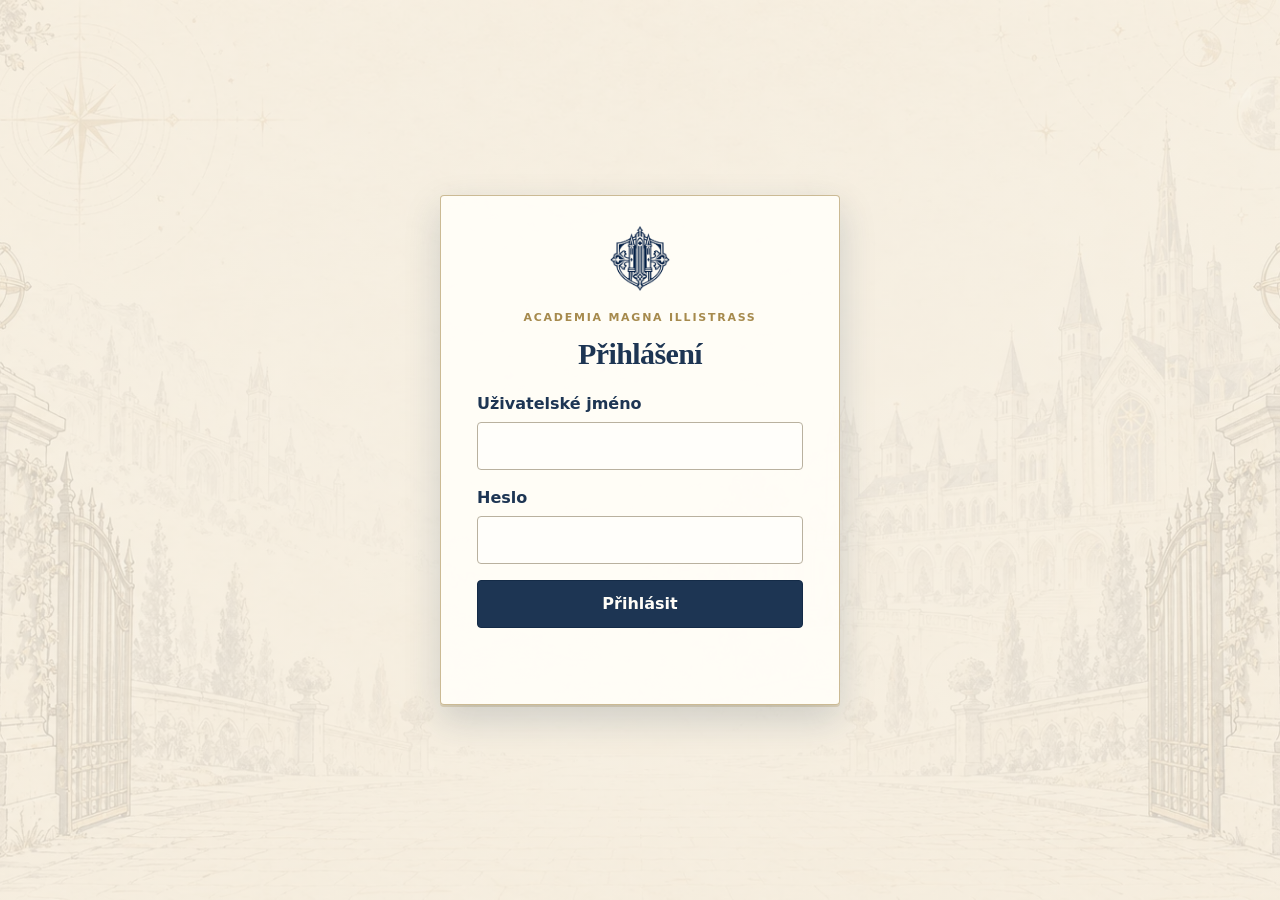
==== public/character.html @ 94deb02f "feat: character skills and study guide backgrounds" ====
<!doctype html>
<html lang="cs" class="character-page">
<head>
  <meta charset="utf-8">
  <meta name="viewport" content="width=device-width, initial-scale=1">
  <title>Deník postavy</title>
  <link rel="stylesheet" href="./styles.css">
</head>
<body>
  <main>
    <nav class="character-nav" aria-label="Navigace deníku">
      <a id="home-link" href="./index.html">← Domů</a>
      <div id="character-nav-actions">
        <a id="game-link" aria-disabled="true" hidden>Vstoupit do hry</a>
      </div>
    </nav>
    <p id="game-navigation-status" role="status"></p>
    <p id="load-status" role="status" aria-live="polite">Načítám postavu…</p>
    <div id="student-pages" aria-label="Studentský průkaz" hidden>
      <div class="card-tabs" role="tablist" aria-label="Stránky Studentského průkazu">
        <button id="tab-card" type="button" role="tab" aria-selected="true" aria-controls="panel-card">Průkaz</button>
        <button id="tab-inventory" type="button" role="tab" aria-selected="false" aria-controls="panel-inventory" tabindex="-1">Inventář</button>
        <button id="tab-notes" type="button" role="tab" aria-selected="false" aria-controls="panel-notes" tabindex="-1">Sešit</button>
      </div>
      <div id="panel-card" role="tabpanel" aria-labelledby="tab-card" tabindex="0">
    <section id="student-card" class="card" aria-labelledby="card-title" hidden>
      <header class="card-header">
        <div class="card-heading"><p class="card-kicker">Academia Magna Illistrass</p><h1 id="card-title">Studentský průkaz</h1></div>
        <div class="card-actions">
        <button id="supplementary-info" type="button" aria-label="Studijní příručka" title="Studijní příručka" aria-haspopup="dialog" aria-controls="study-guide">
          <svg width="20" height="20" viewBox="0 0 24 24" fill="none" stroke="currentColor" stroke-width="1.6" aria-hidden="true"><circle cx="12" cy="12" r="9"/><path d="M12 11v6M12 7v1"/></svg>
        </button>
        <button id="dice-toggle" class="dice-trigger" type="button" aria-label="Hodit kostkou" title="Hodit kostkou" aria-haspopup="dialog" aria-controls="dice-dialog">
          <svg width="20" height="20" viewBox="0 0 24 24" fill="none" stroke="currentColor" stroke-width="1.6" stroke-linejoin="round" aria-hidden="true"><path d="m12 3 8 4.5v9L12 21l-8-4.5v-9L12 3Z"/><path d="m4.5 7.8 7.5 4.4 7.5-4.4M12 12.2V21"/><circle cx="8" cy="9" r=".7" fill="currentColor"/><circle cx="16" cy="15" r=".7" fill="currentColor"/></svg>
        </button>
        <button id="edit-toggle" class="edit" type="button" aria-label="Upravit průkaz" title="Upravit průkaz" aria-pressed="false">
          <svg id="edit-icon" width="20" height="20" viewBox="0 0 24 24" fill="none" stroke="currentColor" stroke-width="1.6" aria-hidden="true"><path d="m15 5 4 4M4 20l5-1L20 8a2.8 2.8 0 0 0-4-4L5 15z"/></svg>
          <svg id="close-icon" width="20" height="20" viewBox="0 0 24 24" fill="none" stroke="currentColor" stroke-width="1.6" aria-hidden="true" hidden><path d="m6 6 12 12M6 18 18 6"/></svg>
        </button>
        </div>
      </header>
      <dialog id="dice-dialog" class="dice-dialog" aria-labelledby="dice-title">
        <div class="dice-dialog-header"><h2 id="dice-title">Hod kostkou</h2><button id="dice-close" type="button" aria-label="Zavřít hod kostkou">×</button></div>
        <p class="dice-dialog-prompt">Vyber kostku:</p>
        <div class="dice-options" aria-label="Typ kostky">
          <button id="dice-d4" type="button">d4</button><button id="dice-d6" type="button">d6</button><button id="dice-d8" type="button">d8</button>
          <button id="dice-d10" type="button">d10</button><button id="dice-d12" type="button">d12</button><button id="dice-d20" type="button">d20</button>
        </div>
        <p id="dice-result" class="dice-result" role="status" aria-live="polite">Vyber kostku pro hod.</p>
        <button id="dice-reroll" class="dice-reroll" type="button" disabled>Hodit znovu</button>
      </dialog>
      <div class="card-content">
      <div id="identity-page" class="card-page">
      <div class="identity">
        <div class="portrait-area">
        <div class="portrait">
          <svg id="portrait-placeholder" width="64" height="64" viewBox="0 0 64 64" fill="none" stroke="currentColor" stroke-width="2" role="img" aria-label="Portrét není k dispozici"><circle cx="32" cy="22" r="10"/><path d="M12 54c0-13 9-19 20-19s20 6 20 19"/></svg>
          <img id="portrait" alt="Portrét postavy" referrerpolicy="no-referrer" hidden>
        </div>
        <div id="portrait-controls" hidden>
          <button id="portrait-upload" type="button">Nahrát obrázek</button>
          <button id="portrait-remove" type="button" hidden>Odstranit obrázek</button>
          <input id="portrait-file" type="file" accept=".jpg,.jpeg,.png,.webp,image/jpeg,image/png,image/webp" hidden>
        </div>
        </div>
        <dl>
          <div class="name"><dt><label for="edit-name">Jméno</label></dt><dd><span id="character-name"></span><input id="edit-name" type="text" required aria-describedby="error-name" hidden><span id="error-name" class="field-error" role="status"></span></dd></div>
          <div><dt><label for="edit-race">Rasa <span class="term-english">(Race)</span></label></dt><dd><span id="character-race"></span><select id="edit-race" aria-describedby="error-race" hidden></select><span id="error-race" class="field-error" role="status"></span></dd></div>
          <div><dt><label for="edit-class">Povolání <span class="term-english">(Class)</span></label></dt><dd><span id="character-class"></span><select id="edit-class" aria-describedby="error-class" hidden></select><span id="error-class" class="field-error" role="status"></span></dd></div>
          <div><dt><label for="edit-background">Zázemí <span class="term-english">(Background)</span></label></dt><dd><span id="character-background"></span><input id="edit-background" type="text" placeholder="např. Folk Hero" aria-describedby="error-background" hidden><span id="error-background" class="field-error" role="status"></span></dd></div>
        </dl>
      </div>
      <dl class="character-resources">
          <div><dt><label for="edit-level">Úroveň <span class="term-english">(Level)</span></label></dt><dd><span id="character-level"></span><input id="edit-level" type="number" min="1" max="20" step="1" aria-describedby="error-level" hidden><span id="error-level" class="field-error" role="status"></span></dd></div>
          <div><dt><label for="edit-xp">XP <span class="term-english">(Experience Points)</span></label></dt><dd><span id="character-xp"></span><input id="edit-xp" type="number" min="0" step="1" aria-describedby="error-xp" hidden><span id="error-xp" class="field-error" role="status"></span><span id="xp-next" class="hint"></span></dd></div>
          <div class="hp-block"><dt><span class="hp-heart" aria-hidden="true">♥</span> HP <span class="term-english">(Hit Points)</span></dt><dd>
            <div class="hp-values"><span id="character-current_hp"></span><input id="edit-current_hp" aria-label="Aktuální HP" type="number" min="0" step="1" aria-describedby="error-current_hp" hidden><span>/</span><span id="character-max_hp"></span><input id="edit-max_hp" aria-label="Maximální HP" type="number" min="0" step="1" aria-describedby="error-max_hp" hidden></div>
            <span id="error-current_hp" class="field-error" role="status"></span><span id="error-max_hp" class="field-error" role="status"></span>
            <div class="hp-adjust"><button id="hp-minus" type="button" aria-label="Odečíst HP" aria-describedby="hp-hint">−</button><input id="hp-delta" type="number" min="1" step="1" value="1" aria-label="Počet HP k přidání nebo odečtení" aria-describedby="hp-hint hp-error"><button id="hp-plus" type="button" aria-label="Přidat HP" aria-describedby="hp-hint">+</button></div><span id="hp-hint" class="hint"></span><span id="hp-error" class="field-error" role="status"></span>
          </dd></div>
          <div><dt><label for="edit-ac">AC <span class="term-english">(Armor Class)</span></label></dt><dd><span id="character-ac"></span><input id="edit-ac" type="number" min="0" step="1" aria-describedby="error-ac" hidden><span id="error-ac" class="field-error" role="status"></span><label for="edit-ac_note" class="hint">Poznámka k AC</label><span id="character-ac_note" class="hint"></span><textarea id="edit-ac_note" rows="3" placeholder="např. kožená zbroj + obratnost" aria-describedby="error-ac_note" hidden></textarea><span id="error-ac_note" class="field-error" role="status"></span></dd></div>
        </dl>
      <p id="portrait-status" role="status" aria-live="polite"></p>
      </div>
      <details id="story-background" class="story-background">
        <summary>Příběhové pozadí</summary>
        <div class="story-background-content">
          <div id="character-story-background" class="story-background-display"></div>
          <textarea id="edit-story-background" rows="10" aria-label="Příběhové pozadí" aria-describedby="story-background-hint story-background-count error-story-background" hidden></textarea>
          <div class="story-background-meta">
            <p id="story-background-hint" class="hint" hidden>Nejvýše 5 000 znaků. Změny se ukládají při opuštění pole.</p>
            <p id="story-background-count" class="hint" hidden></p>
          </div>
          <span id="error-story-background" class="field-error" role="status"></span>
          <div class="story-background-actions">
            <p id="story-background-status" role="status" aria-live="polite"></p>
            <button id="story-background-toggle" type="button" aria-pressed="false" aria-controls="edit-story-background">✎ Upravit pozadí</button>
          </div>
        </div>
      </details>
      </div>
      <p id="save-status" role="status" aria-live="polite"></p>
    </section>
    <section id="abilities" class="abilities" aria-label="Vlastnosti" hidden>
      <article class="ability-card">
        <h2><svg class="ability-icon" viewBox="0 0 24 24" fill="none" stroke="currentColor" stroke-width="1.6" stroke-linecap="round" stroke-linejoin="round" aria-hidden="true"><path d="M5 8h3v8H5zM16 8h3v8h-3zM8 12h8M2 10v4M22 10v4"/></svg><label for="edit-str">Síla <span class="term-english">(Strength / STR)</span></label></h2>
        <div class="ability-values"><input id="edit-str" type="number" min="1" max="20" step="1" aria-describedby="error-str"><div class="ability-derived"><p><span class="modifier-label">Modifikátor <span class="term-english">(Modifier)</span></span><output id="modifier-str" for="edit-str" aria-label="Modifikátor: Síla"></output></p><p class="save-row"><span>Záchrana <span class="term-english">(Saving Throw)</span></span><span class="save-result"><output id="save-str" for="edit-str" aria-label="Záchrana STR"></output> <span id="save-proficiency-str" class="save-proficiency" role="img" aria-label="Zdatnost v záchranném hodu" hidden>●</span></span></p></div></div>
        <span id="error-str" class="field-error" role="status"></span>
      </article>
      <article class="ability-card">
        <h2><svg class="ability-icon" viewBox="0 0 24 24" fill="none" stroke="currentColor" stroke-width="1.6" stroke-linecap="round" stroke-linejoin="round" aria-hidden="true"><path d="M4 18 19 5M11 5h8v8M3 7h5M3 11h3"/></svg><label for="edit-dex">Obratnost <span class="term-english">(Dexterity / DEX)</span></label></h2>
        <div class="ability-values"><input id="edit-dex" type="number" min="1" max="20" step="1" aria-describedby="error-dex"><div class="ability-derived"><p><span class="modifier-label">Modifikátor <span class="term-english">(Modifier)</span></span><output id="modifier-dex" for="edit-dex" aria-label="Modifikátor: Obratnost"></output></p><p class="save-row"><span>Záchrana <span class="term-english">(Saving Throw)</span></span><span class="save-result"><output id="save-dex" for="edit-dex" aria-label="Záchrana DEX"></output> <span id="save-proficiency-dex" class="save-proficiency" role="img" aria-label="Zdatnost v záchranném hodu" hidden>●</span></span></p></div></div>
        <span id="error-dex" class="field-error" role="status"></span>
      </article>
      <article class="ability-card">
        <h2><svg class="ability-icon" viewBox="0 0 24 24" fill="none" stroke="currentColor" stroke-width="1.6" stroke-linecap="round" stroke-linejoin="round" aria-hidden="true"><path d="m12 3 8 3v6c0 4-4 7-8 9-4-2-8-5-8-9V6zM12 7v10"/></svg><label for="edit-con">Odolnost <span class="term-english">(Constitution / CON)</span></label></h2>
        <div class="ability-values"><input id="edit-con" type="number" min="1" max="20" step="1" aria-describedby="error-con"><div class="ability-derived"><p><span class="modifier-label">Modifikátor <span class="term-english">(Modifier)</span></span><output id="modifier-con" for="edit-con" aria-label="Modifikátor: Odolnost"></output></p><p class="save-row"><span>Záchrana <span class="term-english">(Saving Throw)</span></span><span class="save-result"><output id="save-con" for="edit-con" aria-label="Záchrana CON"></output> <span id="save-proficiency-con" class="save-proficiency" role="img" aria-label="Zdatnost v záchranném hodu" hidden>●</span></span></p></div></div>
        <span id="error-con" class="field-error" role="status"></span>
      </article>
      <article class="ability-card">
        <h2><svg class="ability-icon" viewBox="0 0 24 24" fill="none" stroke="currentColor" stroke-width="1.6" stroke-linecap="round" stroke-linejoin="round" aria-hidden="true"><path d="M12 6c-3-2-6-2-9-1v14c3-1 6-1 9 1 3-2 6-2 9-1V5c-3-1-6-1-9 1zM12 6v14"/></svg><label for="edit-int">Inteligence <span class="term-english">(Intelligence / INT)</span></label></h2>
        <div class="ability-values"><input id="edit-int" type="number" min="1" max="20" step="1" aria-describedby="error-int"><div class="ability-derived"><p><span class="modifier-label">Modifikátor <span class="term-english">(Modifier)</span></span><output id="modifier-int" for="edit-int" aria-label="Modifikátor: Inteligence"></output></p><p class="save-row"><span>Záchrana <span class="term-english">(Saving Throw)</span></span><span class="save-result"><output id="save-int" for="edit-int" aria-label="Záchrana INT"></output> <span id="save-proficiency-int" class="save-proficiency" role="img" aria-label="Zdatnost v záchranném hodu" hidden>●</span></span></p></div></div>
        <span id="error-int" class="field-error" role="status"></span>
      </article>
      <article class="ability-card">
        <h2><svg class="ability-icon" viewBox="0 0 24 24" fill="none" stroke="currentColor" stroke-width="1.6" stroke-linecap="round" stroke-linejoin="round" aria-hidden="true"><path d="M2 12s4-7 10-7 10 7 10 7-4 7-10 7S2 12 2 12z"/><circle cx="12" cy="12" r="3"/></svg><label for="edit-wis">Moudrost <span class="term-english">(Wisdom / WIS)</span></label></h2>
        <div class="ability-values"><input id="edit-wis" type="number" min="1" max="20" step="1" aria-describedby="error-wis"><div class="ability-derived"><p><span class="modifier-label">Modifikátor <span class="term-english">(Modifier)</span></span><output id="modifier-wis" for="edit-wis" aria-label="Modifikátor: Moudrost"></output></p><p class="save-row"><span>Záchrana <span class="term-english">(Saving Throw)</span></span><span class="save-result"><output id="save-wis" for="edit-wis" aria-label="Záchrana WIS"></output> <span id="save-proficiency-wis" class="save-proficiency" role="img" aria-label="Zdatnost v záchranném hodu" hidden>●</span></span></p></div></div>
        <span id="error-wis" class="field-error" role="status"></span>
      </article>
      <article class="ability-card">
        <h2><svg class="ability-icon" viewBox="0 0 24 24" fill="none" stroke="currentColor" stroke-width="1.6" stroke-linecap="round" stroke-linejoin="round" aria-hidden="true"><path d="M5 4h14a2 2 0 0 1 2 2v10a2 2 0 0 1-2 2h-8l-6 3v-3H5a2 2 0 0 1-2-2V6a2 2 0 0 1 2-2zM7 9h10M7 13h7"/></svg><label for="edit-cha">Charisma <span class="term-english">(CHA)</span></label></h2>
        <div class="ability-values"><input id="edit-cha" type="number" min="1" max="20" step="1" aria-describedby="error-cha"><div class="ability-derived"><p><span class="modifier-label">Modifikátor <span class="term-english">(Modifier)</span></span><output id="modifier-cha" for="edit-cha" aria-label="Modifikátor: Charisma"></output></p><p class="save-row"><span>Záchrana <span class="term-english">(Saving Throw)</span></span><span class="save-result"><output id="save-cha" for="edit-cha" aria-label="Záchrana CHA"></output> <span id="save-proficiency-cha" class="save-proficiency" role="img" aria-label="Zdatnost v záchranném hodu" hidden>●</span></span></p></div></div>
        <span id="error-cha" class="field-error" role="status"></span>
      </article>
    </section>
    <section id="skills" class="skills" aria-labelledby="skills-title" hidden>
      <header class="skills-heading"><h2 id="skills-title">Dovednosti <span class="term-english">(Skills)</span></h2><p>○ bez zdatnosti · ● zdatnost</p></header>
      <div id="character-skills" class="skills-list"></div>
      <p id="skills-status" class="skills-status" role="status" aria-live="polite"></p>
      <button id="skills-retry" type="button" hidden>Zkusit znovu</button>
    </section>
    <details id="features" hidden>
      <summary>Schopnosti (Features)</summary>
      <div id="character-features"></div>
      <form id="features-form" class="features-form" novalidate>
        <h3 id="features-form-title">Přidat schopnost</h3>
        <label for="feature-name">Název</label>
        <input id="feature-name" type="text" maxlength="100" required aria-describedby="feature-error">
        <label for="feature-note">Poznámka</label>
        <textarea id="feature-note" rows="4" maxlength="2000" aria-describedby="feature-error"></textarea>
        <span id="feature-error" class="field-error" role="status"></span>
        <div class="features-actions">
          <button id="feature-save" type="submit">Přidat schopnost</button>
          <button id="feature-cancel" type="button" hidden>Zrušit úpravy</button>
          <p id="features-status" role="status" aria-live="polite"></p>
        </div>
      </form>
    </details>
      </div>
      <div id="panel-inventory" role="tabpanel" aria-labelledby="tab-inventory" tabindex="0" hidden>
    <section id="inventory" class="card" aria-labelledby="inventory-title" hidden>
      <header class="card-header">
        <h2 id="inventory-title">Inventář</h2>
        <button id="inventory-toggle" type="button" aria-pressed="false" aria-controls="edit-inventory">Upravit inventář</button>
      </header>
      <div class="card-content">
        <div id="character-inventory"></div>
        <textarea id="edit-inventory" rows="10" aria-label="Inventář" aria-describedby="inventory-hint inventory-count error-inventory" hidden></textarea>
        <div class="inventory-meta">
          <p id="inventory-hint" class="hint" hidden>Nejvýše 5 000 znaků. Změny se ukládají při opuštění pole.</p>
          <details id="inventory-help" class="markdown-help" hidden><summary>Jak upravit text?</summary>
            <p><code># Nadpis</code> až <code>### Nadpis</code>; <code>**tučně**</code>; <code>*kurzíva*</code>.</p>
            <p><code>- položka</code>, <code>1. položka</code>, <code>- [ ] úkol</code> nebo <code>- [x] hotovo</code>.</p>
          </details>
          <p id="inventory-count" class="hint" hidden></p>
        </div>
        <div class="inventory-feedback">
          <span id="error-inventory" class="field-error" role="status"></span>
          <p id="inventory-status" role="status" aria-live="polite"></p>
        </div>
      </div>
    </section>
      </div>
      <div id="panel-notes" role="tabpanel" aria-labelledby="tab-notes" tabindex="0" hidden>
    <section id="notes" class="card" aria-labelledby="notes-title" hidden>
      <header class="card-header">
        <h2 id="notes-title">Studentský sešit</h2>
        <button id="notes-toggle" type="button" aria-pressed="false" aria-controls="edit-notes">✎ Upravit sešit</button>
      </header>
      <div class="card-content">
        <div id="character-notes"></div>
        <textarea id="edit-notes" rows="14" aria-label="Studentský sešit" aria-describedby="notes-hint notes-count error-notes" hidden></textarea>
        <div class="notes-meta">
          <p id="notes-hint" class="hint" hidden>Nejvýše 20 000 znaků. Změny se ukládají při opuštění pole.</p>
          <details id="notes-help" class="markdown-help" hidden><summary>Jak upravit text?</summary>
            <p><code># Nadpis</code> až <code>### Nadpis</code>; <code>**tučně**</code>; <code>*kurzíva*</code>.</p>
            <p><code>- položka</code>, <code>1. položka</code>, <code>- [ ] úkol</code> nebo <code>- [x] hotovo</code>.</p>
          </details>
          <p id="notes-count" class="hint" hidden></p>
        </div>
        <div class="notes-feedback">
          <span id="error-notes" class="field-error" role="status"></span>
          <p id="notes-status" role="status" aria-live="polite"></p>
        </div>
      </div>
    </section>
      </div>
    </div>
    <dialog id="study-guide" class="study-guide" aria-labelledby="study-guide-title">
      <header class="study-guide-header">
        <h2 id="study-guide-title">Studijní příručka</h2>
        <button id="study-guide-close" type="button" aria-label="Zavřít studijní příručku" autofocus>×</button>
      </header>
      <div class="study-guide-content">
        <section id="study-guide-overview" aria-labelledby="study-guide-topics">
          <h3 id="study-guide-topics">Přehled témat</h3>
          <div class="study-guide-category-tabs" role="tablist" aria-label="Kategorie příručky">
            <button id="study-guide-category-races" type="button" role="tab" aria-selected="true" aria-controls="study-guide-races-panel">Rasy</button>
            <button id="study-guide-category-backgrounds" type="button" role="tab" aria-selected="false" aria-controls="study-guide-backgrounds-panel">Zázemí</button>
          </div>
          <section id="study-guide-races-panel" class="study-guide-category-panel" data-study-guide-category-panel="races" role="tabpanel" aria-labelledby="study-guide-category-races">
          <h4>Rasy · D&amp;D 5e (2014)</h4>
          <p>Bonusy si do Studentského průkazu zapisuješ sám. Otevření tématu údaje postavy nemění.</p>
          <ul class="study-guide-topics">
            <li><button id="study-guide-human" type="button" data-study-guide-topic="human" aria-controls="study-guide-race-human">Člověk <span aria-hidden="true">→</span></button></li>
            <li><button id="study-guide-elf" type="button" data-study-guide-topic="elf" aria-controls="study-guide-race-elf">Elf <span aria-hidden="true">→</span></button></li>
            <li><button id="study-guide-halfling" type="button" data-study-guide-topic="halfling" aria-controls="study-guide-race-halfling">Hobit <span aria-hidden="true">→</span></button></li>
            <li><button id="study-guide-dwarf" type="button" data-study-guide-topic="dwarf" aria-controls="study-guide-race-dwarf">Trpaslík <span aria-hidden="true">→</span></button></li>
            <li><button id="study-guide-gnome" type="button" data-study-guide-topic="gnome" aria-controls="study-guide-race-gnome">Gnóm <span aria-hidden="true">→</span></button></li>
            <li><button id="study-guide-half-elf" type="button" data-study-guide-topic="half-elf" aria-controls="study-guide-race-half-elf">Půlelf <span aria-hidden="true">→</span></button></li>
            <li><button id="study-guide-half-orc" type="button" data-study-guide-topic="half-orc" aria-controls="study-guide-race-half-orc">Půlork <span aria-hidden="true">→</span></button></li>
            <li><button id="study-guide-tiefling" type="button" data-study-guide-topic="tiefling" aria-controls="study-guide-race-tiefling">Tiefling <span aria-hidden="true">→</span></button></li>
          </ul>
          </section>
          <section id="study-guide-backgrounds-panel" class="study-guide-category-panel" data-study-guide-category-panel="backgrounds" role="tabpanel" aria-labelledby="study-guide-category-backgrounds" hidden>
          <h4>Zázemí · D&amp;D 5e (2014)</h4>
          <ul class="study-guide-topics">
            <li><button id="study-guide-acolyte" type="button" data-study-guide-topic="acolyte" aria-controls="study-guide-background-acolyte"><span class="study-guide-topic-label">Akolyta <span class="term-english">(Acolyte)</span></span><span aria-hidden="true">→</span></button></li>
            <li><button id="study-guide-charlatan" type="button" data-study-guide-topic="charlatan" aria-controls="study-guide-background-charlatan"><span class="study-guide-topic-label">Šarlatán <span class="term-english">(Charlatan)</span></span><span aria-hidden="true">→</span></button></li>
            <li><button id="study-guide-criminal" type="button" data-study-guide-topic="criminal" aria-controls="study-guide-background-criminal"><span class="study-guide-topic-label">Zločinec <span class="term-english">(Criminal)</span></span><span aria-hidden="true">→</span></button></li>
            <li><button id="study-guide-entertainer" type="button" data-study-guide-topic="entertainer" aria-controls="study-guide-background-entertainer"><span class="study-guide-topic-label">Umělec <span class="term-english">(Entertainer)</span></span><span aria-hidden="true">→</span></button></li>
            <li><button id="study-guide-folk-hero" type="button" data-study-guide-topic="folk-hero" aria-controls="study-guide-background-folk-hero"><span class="study-guide-topic-label">Lidový hrdina <span class="term-english">(Folk Hero)</span></span><span aria-hidden="true">→</span></button></li>
            <li><button id="study-guide-guild-artisan" type="button" data-study-guide-topic="guild-artisan" aria-controls="study-guide-background-guild-artisan"><span class="study-guide-topic-label">Cechovní řemeslník <span class="term-english">(Guild Artisan)</span></span><span aria-hidden="true">→</span></button></li>
            <li><button id="study-guide-hermit" type="button" data-study-guide-topic="hermit" aria-controls="study-guide-background-hermit"><span class="study-guide-topic-label">Poustevník <span class="term-english">(Hermit)</span></span><span aria-hidden="true">→</span></button></li>
            <li><button id="study-guide-noble" type="button" data-study-guide-topic="noble" aria-controls="study-guide-background-noble"><span class="study-guide-topic-label">Šlechtic <span class="term-english">(Noble)</span></span><span aria-hidden="true">→</span></button></li>
            <li><button id="study-guide-outlander" type="button" data-study-guide-topic="outlander" aria-controls="study-guide-background-outlander"><span class="study-guide-topic-label">Poutník z divočiny <span class="term-english">(Outlander)</span></span><span aria-hidden="true">→</span></button></li>
            <li><button id="study-guide-sage" type="button" data-study-guide-topic="sage" aria-controls="study-guide-background-sage"><span class="study-guide-topic-label">Učenec <span class="term-english">(Sage)</span></span><span aria-hidden="true">→</span></button></li>
            <li><button id="study-guide-sailor" type="button" data-study-guide-topic="sailor" aria-controls="study-guide-background-sailor"><span class="study-guide-topic-label">Námořník <span class="term-english">(Sailor)</span></span><span aria-hidden="true">→</span></button></li>
            <li><button id="study-guide-soldier" type="button" data-study-guide-topic="soldier" aria-controls="study-guide-background-soldier"><span class="study-guide-topic-label">Voják <span class="term-english">(Soldier)</span></span><span aria-hidden="true">→</span></button></li>
            <li><button id="study-guide-urchin" type="button" data-study-guide-topic="urchin" aria-controls="study-guide-background-urchin"><span class="study-guide-topic-label">Dítě ulice <span class="term-english">(Urchin)</span></span><span aria-hidden="true">→</span></button></li>
          </ul>
          </section>
        </section>
        <section id="study-guide-detail" aria-label="Detail tématu" hidden>
          <button id="study-guide-back" type="button">← Zpět na rasy</button>
          <p id="study-guide-detail-category" class="study-guide-category">Rasy · D&amp;D 5e (2014)</p>
          <article id="study-guide-race-human" aria-labelledby="study-guide-human-title" hidden>
            <h3 id="study-guide-human-title" tabindex="-1">Člověk (Human)</h3>
            <h4>Kdo je člověk?</h4>
            <p>Lidé jsou rozmanití, vynalézaví a přizpůsobiví. Mohou se stát téměř jakýmkoliv dobrodruhem – od silného válečníka po mocného kouzelníka.</p>
            <h4>V čem vyniká?</h4>
            <p><strong>Všestrannost.</strong> Lidé se dokážou dobře uplatnit v různých povoláních, protože mají bonus ke všem šesti vlastnostem.</p>
            <h4>Rasové vlastnosti</h4>
            <ul>
            <li><strong>Vlastnosti:</strong> +1 k Síle, Obratnosti, Odolnosti, Inteligenci, Moudrosti i Charismatu.</li>
            <li><strong>Velikost:</strong> Střední.</li>
            <li><strong>Rychlost:</strong> 6 sáhů (30 stop).</li>
            <li><strong>Jazyky:</strong> Obecná řeč a jeden další jazyk podle výběru.</li>
            </ul>
            <h4>Příklad</h4>
            <p>Pokud máš Sílu 12, díky rasovému bonusu člověka ji zvýšíš na <strong>13</strong>.</p>
            <p>Bonusy si do Studentského průkazu zapisuješ sám.</p>
          </article>
          <article id="study-guide-race-elf" aria-labelledby="study-guide-elf-title" hidden>
            <h3 id="study-guide-elf-title" tabindex="-1">Elf (Elf)</h3>
            <h4>Kdo je elf?</h4>
            <p>Elfové jsou štíhlé bytosti se špičatýma ušima, které mohou žít stovky let. Často mají blízko k přírodě, umění a magii.</p>
            <h4>V čem vyniká?</h4>
            <p><strong>Mrštnost a bystré smysly.</strong> Elfové jsou obratní, pozorní a dobře vidí i ve tmě.</p>
            <h4>Rasové vlastnosti</h4>
            <ul>
            <li><strong>Vlastnosti:</strong> Obratnost +2.</li>
            <li><strong>Velikost:</strong> Střední.</li>
            <li><strong>Rychlost:</strong> 6 sáhů (30 stop).</li>
            <li><strong>Jazyky:</strong> Obecná řeč a elfština.</li>
            <li><strong>Vidění ve tmě:</strong> V šeru vidíš jako za jasného světla a ve tmě jako v šeru, až na 12 sáhů (60 stop). Ve tmě nerozeznáváš barvy, jen odstíny šedi.</li>
            <li><strong>Bystré smysly:</strong> Jsi zdatný ve Vnímání.</li>
            <li><strong>Vílí původ:</strong> Máš výhodu k záchranám proti zmámení a magie tě nemůže uspat.</li>
            <li><strong>Trans:</strong> Nepotřebuješ spát. Denně medituješ 4 hodiny v polovědomém stavu; získáš tím stejný prospěch jako člověk z 8 hodin spánku.</li>
            </ul>
            <h4>Příklad</h4>
            <p>V temné chodbě dokážeš díky elfímu zraku rozeznat překážku, kterou člověk bez světla nemusí vidět.</p>
            <p>Další vlastnosti závisí na druhu elfa. Ty ti upřesní Vypravěč.</p>
          </article>
          <article id="study-guide-race-halfling" aria-labelledby="study-guide-halfling-title" hidden>
            <h3 id="study-guide-halfling-title" tabindex="-1">Hobit (Halfling)</h3>
            <h4>Kdo je hobit?</h4>
            <p>Hobiti jsou malí, často veselí a přátelští dobrodruzi. Mají rádi pohodlí a dobré jídlo, ale dokážou překvapit svou odvahou.</p>
            <h4>V čem vyniká?</h4>
            <p><strong>Štěstí a hbitost.</strong> Hobiti jsou obratní, stateční a někdy se jim podaří uniknout i pořádné smůle.</p>
            <h4>Rasové vlastnosti</h4>
            <ul>
            <li><strong>Vlastnosti:</strong> Obratnost +2.</li>
            <li><strong>Velikost:</strong> Malá.</li>
            <li><strong>Rychlost:</strong> 5 sáhů (25 stop).</li>
            <li><strong>Jazyky:</strong> Obecná řeč a hobitština.</li>
            <li><strong>Štěstí:</strong> Když ti při útoku, ověření vlastnosti nebo záchraně padne na k20 jednička, můžeš hod zopakovat. Nový výsledek musíš použít.</li>
            <li><strong>Smělost:</strong> Máš výhodu k záchranám proti vystrašení.</li>
            <li><strong>Hobití hbitost:</strong> Dokážeš procházet prostorem tvorů s větší kategorií velikosti, než je tvoje.</li>
            </ul>
            <h4>Příklad</h4>
            <p>Házíš k20 na překonání překážky a padne ti 1. Díky hobitímu štěstí můžeš hodit znovu!</p>
            <p>Další vlastnosti závisí na druhu hobita. Ty ti upřesní Vypravěč.</p>
          </article>
          <article id="study-guide-race-dwarf" aria-labelledby="study-guide-dwarf-title" hidden>
            <h3 id="study-guide-dwarf-title" tabindex="-1">Trpaslík (Dwarf)</h3>
            <h4>Kdo je trpaslík?</h4>
            <p>Trpaslíci jsou menší, statní a houževnatí. Prosluli jako zruční kováři, horníci a bojovníci. Často si váží tradic a řemesel.</p>
            <h4>V čem vyniká?</h4>
            <p><strong>Odolnost a vytrvalost.</strong> Trpaslíci snesou hodně námahy a dobře odolávají jedům.</p>
            <h4>Rasové vlastnosti</h4>
            <ul>
            <li><strong>Vlastnosti:</strong> Odolnost +2.</li>
            <li><strong>Velikost:</strong> Střední.</li>
            <li><strong>Rychlost:</strong> 5 sáhů (25 stop). Těžká zbroj ti rychlost nesnižuje.</li>
            <li><strong>Jazyky:</strong> Obecná řeč a trpasličtina.</li>
            <li><strong>Vidění ve tmě:</strong> V šeru vidíš jako za jasného světla a ve tmě jako v šeru, až na 12 sáhů (60 stop). Ve tmě nerozeznáváš barvy, jen odstíny šedi.</li>
            <li><strong>Trpasličí nezlomnost:</strong> Máš výhodu k záchranám proti jedu a odolnost vůči jedovému zranění.</li>
            <li><strong>Výcvik:</strong> Jsi zdatný s válečnou sekerou, sekerkou, lehkým kladivem a válečným kladivem. Zvolíš si také zdatnost s kovářským nářadím, pivovarnickými surovinami nebo zednickým nářadím.</li>
            <li><strong>Znalost kamene:</strong> Při ověření Inteligence (Historie) týkajícím se původu kamenické práce se považuješ za zdatného v Historii a přičteš dvojnásobek zdatnostního bonusu místo běžného bonusu.</li>
            </ul>
            <h4>Příklad</h4>
            <p>Když utrpíš jedové zranění, tvoje trpasličí odolnost ho sníží na polovinu (zaokrouhleno dolů).</p>
            <p>Další vlastnosti závisí na druhu trpaslíka. Ty ti upřesní Vypravěč.</p>
          </article>
          <article id="study-guide-race-gnome" aria-labelledby="study-guide-gnome-title" hidden>
            <h3 id="study-guide-gnome-title" tabindex="-1">Gnóm (Gnome)</h3>
            <h4>Kdo je gnóm?</h4>
            <p>Gnómové jsou drobní, zvídaví a vynalézaví. Rádi objevují nové věci, řeší záhady a zkoumají, jak funguje svět kolem nich.</p>
            <h4>V čem vyniká?</h4>
            <p><strong>Chytrost a odolnost vůči magii.</strong> Gnómové mají bystrou mysl a dokážou lépe vzdorovat magickým účinkům.</p>
            <h4>Rasové vlastnosti</h4>
            <ul>
            <li><strong>Vlastnosti:</strong> Inteligence +2.</li>
            <li><strong>Velikost:</strong> Malá.</li>
            <li><strong>Rychlost:</strong> 5 sáhů (25 stop).</li>
            <li><strong>Jazyky:</strong> Obecná řeč a gnómština.</li>
            <li><strong>Vidění ve tmě:</strong> V šeru vidíš jako za jasného světla a ve tmě jako v šeru, až na 12 sáhů (60 stop). Ve tmě nerozeznáváš barvy, jen odstíny šedi.</li>
            <li><strong>Gnómská prohnanost:</strong> Máš výhodu k záchranným hodům na Inteligenci, Moudrost a Charisma proti magii.</li>
            </ul>
            <h4>Příklad</h4>
            <p>Nepřítel se tě pokusí ovlivnit kouzlem, proti kterému házíš záchranu na Moudrost. Díky gnómské prohnanosti si hodíš dvěma k20 a použiješ vyšší výsledek.</p>
            <p>Další vlastnosti závisí na druhu gnóma. Ty ti upřesní Vypravěč.</p>
          </article>
          <article id="study-guide-race-half-elf" aria-labelledby="study-guide-half-elf-title" hidden>
            <h3 id="study-guide-half-elf-title" tabindex="-1">Půlelf (Half-Elf)</h3>
            <h4>Kdo je půlelf?</h4>
            <p>Půlelfové mají lidské i elfí předky. Často v sobě spojují lidskou přizpůsobivost s elfími smysly a dlouhověkostí.</p>
            <h4>V čem vyniká?</h4>
            <p><strong>Komunikace a všestrannost.</strong> Půlelfové dokážou dobře jednat s ostatními a mají různorodé schopnosti.</p>
            <h4>Rasové vlastnosti</h4>
            <ul>
            <li><strong>Vlastnosti:</strong> Charisma +2 a dvě další různé vlastnosti (jiné než Charisma) podle tvého výběru +1.</li>
            <li><strong>Velikost:</strong> Střední.</li>
            <li><strong>Rychlost:</strong> 6 sáhů (30 stop).</li>
            <li><strong>Jazyky:</strong> Obecná řeč, elfština a jeden další jazyk.</li>
            <li><strong>Vidění ve tmě:</strong> V šeru vidíš jako za jasného světla a ve tmě jako v šeru, až na 12 sáhů (60 stop). Ve tmě nerozeznáváš barvy, jen odstíny šedi.</li>
            <li><strong>Vílí původ:</strong> Máš výhodu k záchranám proti zmámení a magie tě nemůže uspat.</li>
            <li><strong>Všestrannost:</strong> Získáš zdatnost ve dvou dovednostech podle svého výběru.</li>
            </ul>
            <h4>Příklad</h4>
            <p>Máš Charisma 13. Díky půlelfímu bonusu +2 se zvýší na <strong>15</strong>. Navíc můžeš zvýšit ještě dvě jiné vlastnosti o +1.</p>
          </article>
          <article id="study-guide-race-half-orc" aria-labelledby="study-guide-half-orc-title" hidden>
            <h3 id="study-guide-half-orc-title" tabindex="-1">Půlork (Half-Orc)</h3>
            <h4>Kdo je půlork?</h4>
            <p>Půlorkové mají lidské i orčí předky. Často jsou vysocí, silní a mají výrazné rysy obličeje, například vyčnívající zuby.</p>
            <h4>V čem vyniká?</h4>
            <p><strong>Síla a houževnatost.</strong> Půlorkové vydrží i velmi těžké zásahy a dokážou zasadit mimořádně silné rány.</p>
            <h4>Rasové vlastnosti</h4>
            <ul>
            <li><strong>Vlastnosti:</strong> Síla +2, Odolnost +1.</li>
            <li><strong>Velikost:</strong> Střední.</li>
            <li><strong>Rychlost:</strong> 6 sáhů (30 stop).</li>
            <li><strong>Jazyky:</strong> Obecná řeč a orkština.</li>
            <li><strong>Vidění ve tmě:</strong> V šeru vidíš jako za jasného světla a ve tmě jako v šeru, až na 12 sáhů (60 stop). Ve tmě nerozeznáváš barvy, jen odstíny šedi.</li>
            <li><strong>Hrozivý:</strong> Jsi zdatný v Zastrašování.</li>
            <li><strong>Zarytá houževnatost:</strong> Když ti životy klesnou na 0, ale nejsi okamžitě mrtvý, zůstane ti místo toho 1 život. Schopnost můžeš znovu použít po důkladném odpočinku.</li>
            <li><strong>Divoké útoky:</strong> Při kritickém zásahu zbraní na blízko přidáš jednu další kostku zranění dané zbraně.</li>
            </ul>
            <h4>Příklad</h4>
            <p>Nepřítel tě zasáhne a tvoje životy by klesly na 0. Pokud nejsi okamžitě mrtvý a schopnost máš k dispozici, můžeš díky Zaryté houževnatosti zůstat na <strong>1 životě</strong> a pokračovat v boji.</p>
          </article>
          <article id="study-guide-race-tiefling" aria-labelledby="study-guide-tiefling-title" hidden>
            <h3 id="study-guide-tiefling-title" tabindex="-1">Tiefling (Tiefling)</h3>
            <h4>Kdo je tiefling?</h4>
            <p>Tieflingové mají mezi svými dávnými předky bytosti spojené s pekelnými silami. Často mají rohy, ocas a neobvyklou barvu očí nebo kůže. Jejich původ ale neurčuje, jestli budou dobří, nebo zlí.</p>
            <h4>V čem vyniká?</h4>
            <p><strong>Magie a odolnost vůči ohni.</strong> Tieflingové mají vrozené magické schopnosti a oheň jim ubližuje méně než ostatním.</p>
            <h4>Rasové vlastnosti</h4>
            <ul>
            <li><strong>Vlastnosti:</strong> Charisma +2, Inteligence +1.</li>
            <li><strong>Velikost:</strong> Střední.</li>
            <li><strong>Rychlost:</strong> 6 sáhů (30 stop).</li>
            <li><strong>Jazyky:</strong> Obecná řeč a ďábelština.</li>
            <li><strong>Vidění ve tmě:</strong> V šeru vidíš jako za jasného světla a ve tmě jako v šeru, až na 12 sáhů (60 stop). Ve tmě nerozeznáváš barvy, jen odstíny šedi.</li>
            <li><strong>Pekelné odolání:</strong> Máš odolnost vůči ohnivému zranění.</li>
            <li><strong>Pekelné dědictví:</strong> Od začátku znáš magický trik <em>Divotvorství</em>. Na 3. úrovni získáš <em>Pekelné pokárání</em> jako kouzlo 2. úrovně; na 5. úrovni také kouzlo <em>Tma</em>. Každé z těchto dvou kouzel můžeš touto schopností seslat jednou; použití se obnoví po důkladném odpočinku. Sesílací vlastností je Charisma. Podrobnosti kouzel ti vysvětlí Vypravěč.</li>
            </ul>
            <h4>Příklad</h4>
            <p>Zasáhne tě plamen, který by ti způsobil 10 bodů ohnivého zranění. Díky Pekelnému odolání utrpíš pouze <strong>5 bodů zranění</strong>.</p>
          </article>
          <section class="study-guide-backgrounds" aria-label="Zázemí">
          <article id="study-guide-background-acolyte" aria-labelledby="study-guide-acolyte-title" hidden><h3 id="study-guide-acolyte-title" tabindex="-1">Akolyta (Acolyte)</h3><p><strong>Vyrůstal jsi v chrámu nebo pomáhal s náboženskými obřady?</strong> Znáš tradice a umíš jednat s lidmi, kteří sdílejí tvou víru. Nemusíš být klerik.</p><details><summary>Podrobnosti</summary><p><strong>Dovednosti:</strong> Vhled (Insight), Náboženství (Religion).</p><p><strong>Navíc:</strong> Dva jazyky podle výběru.</p><p><strong>Zvláštní výhoda – Útočiště věřících (Shelter of the Faithful):</strong> U lidí stejného vyznání můžeš hledat základní pomoc a přístřeší; za určitých podmínek také pomoc v chrámu. Nejde o neomezené léčení zdarma.</p><p><strong>Výbava:</strong> Svatý symbol, modlitební předměty, oblečení a 15 zl.</p><p><strong>Příklad:</strong> Ve městě požádáš o pomoc v chrámu, který zná tvou tradici.</p></details></article>
          <article id="study-guide-background-charlatan" aria-labelledby="study-guide-charlatan-title" hidden><h3 id="study-guide-charlatan-title" tabindex="-1">Šarlatán (Charlatan)</h3><p><strong>Umíš přesvědčivě předstírat, že jsi někdo jiný?</strong> Šarlatán zná převleky, triky a drobné podvody. Minulost ale neurčuje, jak poctivě se budeš chovat dnes.</p><details><summary>Podrobnosti</summary><p><strong>Dovednosti:</strong> Klamání (Deception), Mrštnost rukou (Sleight of Hand).</p><p><strong>Navíc:</strong> Zdatnost se sadou na převleky a padělatelskou sadou.</p><p><strong>Zvláštní výhoda – Falešná totožnost (False Identity):</strong> Máš připravenou druhou identitu s odpovídajícím krytím a dovedeš napodobovat určité písemnosti, pokud znáš vzor.</p><p><strong>Výbava:</strong> Lepší oděv, sada na převleky, rekvizity na triky a 15 zl.</p><p><strong>Příklad:</strong> Vydáváš se za poslíčka, aby tě někdo pustil dovnitř.</p></details></article>
          <article id="study-guide-background-criminal" aria-labelledby="study-guide-criminal-title" hidden><h3 id="study-guide-criminal-title" tabindex="-1">Zločinec (Criminal)</h3><p><strong>Znáš život v podsvětí a víš, na koho se obrátit?</strong> Máš zkušenosti s nenápadným pohybem a tajnými kontakty. Nemusíš dál porušovat zákony.</p><details><summary>Podrobnosti</summary><p><strong>Dovednosti:</strong> Klamání (Deception), Plížení (Stealth).</p><p><strong>Navíc:</strong> Zdatnost se zlodějským náčiním a jednou herní sadou podle výběru.</p><p><strong>Zvláštní výhoda – Kontakt v podsvětí (Criminal Contact):</strong> Máš prostředníka, přes kterého dokážeš posílat zprávy lidem z podsvětí. Neznamená to, že ti vždy splní každou prosbu.</p><p><strong>Výbava:</strong> Páčidlo, nenápadné tmavé oblečení a 15 zl.</p><p><strong>Příklad:</strong> Potřebuješ předat tajný vzkaz někomu, kdo se skrývá.</p></details></article>
          <article id="study-guide-background-entertainer" aria-labelledby="study-guide-entertainer-title" hidden><h3 id="study-guide-entertainer-title" tabindex="-1">Umělec (Entertainer)</h3><p><strong>Baví tě bavit ostatní hudbou, divadlem nebo akrobacií?</strong> Umíš vystupovat před publikem a lidé si tě mohou pamatovat z představení.</p><details><summary>Podrobnosti</summary><p><strong>Dovednosti:</strong> Akrobacie (Acrobatics), Vystupování (Performance).</p><p><strong>Navíc:</strong> Zdatnost se sadou na převleky a jedním hudebním nástrojem podle výběru.</p><p><strong>Zvláštní výhoda – Vítané vystoupení (By Popular Demand):</strong> Když vystupuješ, obvykle si dokážeš zajistit skromné jídlo a nocleh na místech, kde tě nechají hrát.</p><p><strong>Výbava:</strong> Hudební nástroj, kostým, malý dárek od obdivovatele a 15 zl.</p><p><strong>Příklad:</strong> Zahraješ v hostinci a získáš nocleh pro sebe i družinu.</p></details></article>
          <article id="study-guide-background-folk-hero" aria-labelledby="study-guide-folk-hero-title" hidden><h3 id="study-guide-folk-hero-title" tabindex="-1">Lidový hrdina (Folk Hero)</h3><p><strong>Pocházíš z obyčejných poměrů, ale už jsi někomu pomohl jako hrdina?</strong> Vesničané ti rozumějí a někteří tě považují za svého ochránce.</p><details><summary>Podrobnosti</summary><p><strong>Dovednosti:</strong> Zacházení se zvířaty (Animal Handling), Přežití (Survival).</p><p><strong>Navíc:</strong> Zdatnost s jedním řemeslným náčiním a s pozemními vozidly.</p><p><strong>Zvláštní výhoda – Pohostinnost prostých lidí (Rustic Hospitality):</strong> Obyčejní lidé tě mohou ukrýt nebo ti pomoci odpočinout si, pokud jim nejsi hrozbou. Nebudou kvůli tomu běžně riskovat život.</p><p><strong>Výbava:</strong> Řemeslné náčiní, lopata, železný hrnec, běžný oděv a 10 zl.</p><p><strong>Příklad:</strong> Vesničané ti poskytnou úkryt před pronásledovateli.</p></details></article>
          <article id="study-guide-background-guild-artisan" aria-labelledby="study-guide-guild-artisan-title" hidden><h3 id="study-guide-guild-artisan-title" tabindex="-1">Cechovní řemeslník (Guild Artisan)</h3><p><strong>Vyučil ses řemeslu a patříš do cechu?</strong> Umíš něco vyrábět nebo opravovat a znáš lidi ze stejného oboru.</p><details><summary>Podrobnosti</summary><p><strong>Dovednosti:</strong> Vhled (Insight), Přesvědčování (Persuasion).</p><p><strong>Navíc:</strong> Zdatnost s jedním druhem řemeslného náčiní a jeden jazyk podle výběru.</p><p><strong>Zvláštní výhoda – Členství v cechu (Guild Membership):</strong> Cech ti může poskytnout kontakty, podporu, někdy ubytování nebo pomoc při potížích. Členství má také povinnosti a příspěvky.</p><p><strong>Výbava:</strong> Řemeslné náčiní, doporučující dopis od cechu, cestovní oblečení a 15 zl.</p><p><strong>Příklad:</strong> V cizím městě se obrátíš na místní řemeslníky svého cechu.</p></details></article>
          <article id="study-guide-background-hermit" aria-labelledby="study-guide-hermit-title" hidden><h3 id="study-guide-hermit-title" tabindex="-1">Poustevník (Hermit)</h3><p><strong>Strávil jsi dlouhou dobu v samotě, aby ses něco naučil nebo objevil?</strong> Umíš se soustředit a víš něco neobvyklého, co ostatní možná neznají.</p><details><summary>Podrobnosti</summary><p><strong>Dovednosti:</strong> Lékařství (Medicine), Náboženství (Religion).</p><p><strong>Navíc:</strong> Zdatnost s bylinkářskou sadou a jeden jazyk podle výběru.</p><p><strong>Zvláštní výhoda – Objev (Discovery):</strong> Během samoty ses dozvěděl něco významného. <strong>Co přesně, určíš s Vypravěčem.</strong> Nejde o automatickou odpověď na všechny záhady.</p><p><strong>Výbava:</strong> Bylinkářská sada, poznámky, přikrývka, běžný oděv a 5 zl.</p><p><strong>Příklad:</strong> Poznáš stopu, která souvisí s tvým dávným objevem.</p></details></article>
          <article id="study-guide-background-noble" aria-labelledby="study-guide-noble-title" hidden><h3 id="study-guide-noble-title" tabindex="-1">Šlechtic (Noble)</h3><p><strong>Pocházíš z urozené rodiny?</strong> Znáš společenská pravidla, historii rodů a často se snáz dostaneš k významným lidem.</p><details><summary>Podrobnosti</summary><p><strong>Dovednosti:</strong> Historie (History), Přesvědčování (Persuasion).</p><p><strong>Navíc:</strong> Zdatnost s jednou herní sadou a jeden jazyk podle výběru.</p><p><strong>Zvláštní výhoda – Výsadní postavení (Position of Privilege):</strong> Lidé tě často berou jako příslušníka vyšší společnosti; můžeš snáze dosáhnout přijetí u šlechty. Není to rozkazovací právo nad každým.</p><p><strong>Výbava:</strong> Honosný oděv, herní sada, doklad o původu a 25 zl.</p><p><strong>Příklad:</strong> Díky svému postavení získáš schůzku s místním šlechticem.</p></details></article>
          <article id="study-guide-background-outlander" aria-labelledby="study-guide-outlander-title" hidden><h3 id="study-guide-outlander-title" tabindex="-1">Poutník z divočiny (Outlander)</h3><p><strong>Vyrůstal jsi daleko od měst a znáš přírodu?</strong> Vyznáš se v krajině, cestování a získávání potravy mimo civilizaci.</p><details><summary>Podrobnosti</summary><p><strong>Dovednosti:</strong> Atletika (Athletics), Přežití (Survival).</p><p><strong>Navíc:</strong> Zdatnost s jedním hudebním nástrojem a jeden jazyk podle výběru.</p><p><strong>Zvláštní výhoda – Tulák (Wanderer):</strong> Dobře si pamatuješ krajinu a cesty. Pokud prostředí nabízí dost zdrojů, zvládneš najít jídlo a vodu pro sebe a až pět dalších lidí.</p><p><strong>Výbava:</strong> Hůl, lovecká past, trofej ze zvířete, cestovní oděv a 10 zl.</p><p><strong>Příklad:</strong> Pomůžeš družině najít vodu na dlouhé cestě.</p></details></article>
          <article id="study-guide-background-sage" aria-labelledby="study-guide-sage-title" hidden><h3 id="study-guide-sage-title" tabindex="-1">Učenec (Sage)</h3><p><strong>Rád čteš, zkoumáš a hledáš odpovědi?</strong> Znáš historii a magická učení. Když něco nevíš, často tušíš, kde to zjistit.</p><details><summary>Podrobnosti</summary><p><strong>Dovednosti:</strong> Arkána (Arcana), Historie (History).</p><p><strong>Navíc:</strong> Dva jazyky podle výběru.</p><p><strong>Zvláštní výhoda – Badatel (Researcher):</strong> Pokud neznáš nějakou informaci, často víš, ve které knihovně, u koho nebo kde by se mohla hledat. Nenahrazuje to samotné pátrání.</p><p><strong>Výbava:</strong> Inkoust, brk, malý nůž, důležitý dopis, běžný oděv a 10 zl.</p><p><strong>Příklad:</strong> Víš, ve které knihovně hledat zmínku o staré runě.</p></details></article>
          <article id="study-guide-background-sailor" aria-labelledby="study-guide-sailor-title" hidden><h3 id="study-guide-sailor-title" tabindex="-1">Námořník (Sailor)</h3><p><strong>Prožil jsi část života na lodi?</strong> Umíš pomáhat s plavbou, zachytit nebezpečí a vyznáš se mezi námořníky.</p><details><summary>Podrobnosti</summary><p><strong>Dovednosti:</strong> Atletika (Athletics), Vnímání (Perception).</p><p><strong>Navíc:</strong> Zdatnost s navigačními nástroji a vodními vozidly.</p><p><strong>Zvláštní výhoda – Plavba na lodi (Ship’s Passage):</strong> Díky známým námořníkům můžeš za určitých okolností zajistit přepravu pro sebe a družinu, obvykle výměnou za pomoc posádce.</p><p><strong>Výbava:</strong> Námořnická výstroj včetně lana, malý talisman, běžný oděv a 10 zl.</p><p><strong>Příklad:</strong> Domluvíš skupině cestu lodí do dalšího přístavu.</p></details></article>
          <article id="study-guide-background-soldier" aria-labelledby="study-guide-soldier-title" hidden><h3 id="study-guide-soldier-title" tabindex="-1">Voják (Soldier)</h3><p><strong>Sloužil jsi v armádě nebo stráži?</strong> Umíš jednat v nebezpečí, dodržovat rozkazy a chápeš vojenské prostředí. Nemusíš být povoláním Bojovník.</p><details><summary>Podrobnosti</summary><p><strong>Dovednosti:</strong> Atletika (Athletics), Zastrašování (Intimidation).</p><p><strong>Navíc:</strong> Zdatnost s jednou herní sadou a pozemními vozidly.</p><p><strong>Zvláštní výhoda – Vojenská hodnost (Military Rank):</strong> Členové tvé bývalé organizace mohou respektovat tvou hodnost a pomoci s přístupem k vojenskému zázemí. Nevztahuje se na všechny armády.</p><p><strong>Výbava:</strong> Odznak hodnosti, památka z boje, herní sada, běžný oděv a 10 zl.</p><p><strong>Příklad:</strong> Ve známé pevnosti tě starý spolubojovník pustí za velitelem.</p></details></article>
          <article id="study-guide-background-urchin" aria-labelledby="study-guide-urchin-title" hidden><h3 id="study-guide-urchin-title" tabindex="-1">Dítě ulice (Urchin)</h3><p><strong>Vyrůstal jsi na ulicích a musel ses spoléhat hlavně na sebe?</strong> Znáš městské zkratky, umíš být nenápadný a všímáš si příležitostí.</p><details><summary>Podrobnosti</summary><p><strong>Dovednosti:</strong> Mrštnost rukou (Sleight of Hand), Plížení (Stealth).</p><p><strong>Navíc:</strong> Zdatnost se sadou na převleky a zlodějským náčiním.</p><p><strong>Zvláštní výhoda – Tajné uličky (City Secrets):</strong> Znáš skryté průchody městem, takže mimo boj dokážeš vést družinu mezi dvěma místy rychleji než obvykle.</p><p><strong>Výbava:</strong> Malý nůž, mapa rodného města, domácí myška, památka na rodiče, běžné oblečení a 10 zl.</p><p><strong>Příklad:</strong> Dovedeš kamarády spletí uliček na druhý konec města.</p></details></article>
          </section>
          <p class="study-guide-category">Stručné výukové parafráze. Zdroj pravidel: Příručka hráče D&amp;D 5e (2014), kapitoly 2 a 5 (Rasy a Zázemí).</p>
        </section>
      </div>
    </dialog>
    <noscript>Pro zobrazení deníku povolte JavaScript.</noscript>
  </main>
  <script type="module" src="./character-page.js"></script>
  <script type="module" src="./study-guide.js"></script>
  <script type="module" src="./navigation.js"></script>
</body>
</html>
---- public/styles.css ----
/* Study guide is isolated from the card layout and its editors. */
:where(.character-page) .study-guide { box-sizing: border-box; width: min(900px, calc(100% - 48px)); height: min(720px, calc(100% - 48px)); max-width: none; max-height: none; padding: 0; border: 2px solid var(--gold); border-radius: 6px; color: var(--text); background: linear-gradient(135deg, var(--surface), var(--paper)); box-shadow: 0 12px 36px rgb(15 27 47 / 32%); overflow: hidden; overflow-wrap: anywhere; }
:where(.character-page) .study-guide[open] { display: flex; flex-direction: column; }
:where(.character-page) .study-guide::backdrop { background: rgb(15 27 47 / 48%); }
:where(.character-page) .study-guide-header { display: flex; flex: none; align-items: center; justify-content: space-between; gap: 12px; padding: 16px 24px; border-bottom: 1px solid var(--gold); }
:where(.character-page) .study-guide h2 { min-width: 0; margin: 0; color: var(--accent); font: 700 28px/1.2 var(--font-academy-display); }
:where(.character-page) .study-guide h3 { color: var(--accent); font: 700 26px/1.25 var(--font-academy-display); }
:where(.character-page) .study-guide h4 { color: var(--accent); font-size: 18px; }
:where(.character-page) .study-guide-content { min-height: 0; padding: 24px; overflow-y: auto; overscroll-behavior: contain; font: 16px/1.7 var(--font-practical); }
:where(.character-page) .study-guide button { min-height: 44px; padding: 8px 14px; border: 1px solid var(--gold); border-radius: 3px; background: var(--paper); color: var(--accent); font: inherit; cursor: pointer; white-space: normal; }
:where(.character-page) .study-guide button:hover { background: #e9d8b5; }
:where(.character-page) .study-guide :focus-visible { outline: 3px solid var(--accent); outline-offset: 3px; }
:where(.character-page) #study-guide-close { flex: none; width: 44px; padding: 0; font-size: 26px; }
:where(.character-page) .study-guide-category-tabs { display: flex; flex-wrap: wrap; gap: 6px; margin: 0 0 16px; }
:where(.character-page) .study-guide-category-tabs button { min-height: 44px; padding: 8px 16px; border-radius: 999px; }
:where(.character-page) .study-guide-category-tabs button[aria-selected="true"] { background: var(--accent); color: var(--surface); font-weight: 700; }
:where(.character-page) .study-guide-category-panel > h4 { margin-top: 0; }
:where(.character-page) .study-guide-topics { display: grid; grid-template-columns: repeat(2, minmax(0, 1fr)); gap: 6px 10px; list-style: none; margin: 0; padding: 0; }
:where(.character-page) .study-guide article { max-width: 70ch; }
:where(.character-page) .study-guide article ul { padding-left: 1.4em; }
:where(.character-page) .study-guide article li + li { margin-top: 8px; }
:where(.character-page) .study-guide-topics button { display: flex; justify-content: space-between; align-items: center; gap: 8px; width: 100%; min-height: 44px; padding: 7px 10px; text-align: left; }
:where(.character-page) .study-guide-topics .study-guide-topic-label { display: inline-flex; flex: 1 1 auto; min-width: 0; align-items: baseline; gap: 6px; overflow-wrap: anywhere; }
:where(.character-page) .study-guide-topics .study-guide-topic-label .term-english { flex: 0 1 auto; color: var(--muted); font-size: .88em; }
:where(.character-page) .study-guide-topics button > span[aria-hidden="true"] { flex: 0 0 auto; }
:where(.character-page) .study-guide-topics button { border-color: rgb(166 138 77 / 45%); background: transparent; }
:where(.character-page) .study-guide-topics button:hover { background: #e9d8b5; }
:where(.character-page) .study-guide-category { color: var(--muted); font-size: 14px; }
:where(.character-page) .study-guide-backgrounds { max-width: 70ch; }
:where(.character-page) .study-guide-backgrounds article details { margin-top: 12px; padding: 10px 12px; border: 1px solid rgb(166 138 77 / 45%); border-radius: 4px; background: rgb(255 249 236 / 55%); }
:where(.character-page) .study-guide-backgrounds article details summary { cursor: pointer; color: var(--accent); font-weight: 700; }
:where(.character-page) .study-guide-backgrounds article details p { margin: 0; padding: 8px 0; }
:where(.character-page) .study-guide-backgrounds article details p + p { border-top: 1px solid rgb(166 138 77 / 28%); }
@media (max-width: 600px) {
  :where(.character-page) .study-guide { inset: 0; margin: 0; width: 100%; height: 100%; height: 100dvh; border: 0; border-radius: 0; }
  :where(.character-page) .study-guide-header { padding: max(12px, env(safe-area-inset-top)) max(16px, env(safe-area-inset-right)) 12px max(16px, env(safe-area-inset-left)); }
  :where(.character-page) .study-guide-content { padding: 16px max(16px, env(safe-area-inset-right)) max(16px, env(safe-area-inset-bottom)) max(16px, env(safe-area-inset-left)); }
  :where(.character-page) .study-guide-topics { grid-template-columns: 1fr; }
}

/* Shared home/game typography and page background */
:where(.home-page, .game-page) body { margin: 32px; font: 16px/1.5 system-ui, sans-serif; color: #26384f; background: #f2eee5; }

/* Shared visibility (original home/character behavior) */
.portrait-error {
  background: #fde8e7;
  color: #821b1b;
  border: 1px solid #c46b68;
  padding: 10px 12px;
  border-radius: 4px;
  overflow-wrap: anywhere;
}

:where(.home-page, .character-page) [hidden] { display: none !important; }

/* Home, login and leader administration */
:where(.home-page) * { box-sizing: border-box; }
:where(.home-page) main { width: min(100% - 32px, 960px); margin: 40px auto; }
:where(.home-page) main.players-open { margin-top: 24px; }
:where(.home-page) :where(#home-content, #leader-content, .content-section) { display: grid; gap: 24px; }
:where(.home-page) h1 { margin: 0; color: #243b57; font: 600 clamp(30px, 4vw, 40px)/1.15 Georgia, "Times New Roman", serif; letter-spacing: -.02em; }
:where(.home-page) p { margin: 0; }
:where(.home-page) .academy-header { display: grid; justify-items: center; gap: 8px; margin: 0 auto 28px; text-align: center; }
:where(.home-page) .academy-header .academy-emblem { width: 86px; height: 86px; object-fit: contain; }
:where(.home-page) .academy-header-name { color: var(--login-ink, #1d3553); font-size: 13px; font-weight: 750; letter-spacing: .18em; line-height: 1.4; }
:where(.home-page):has(#login-form:not([hidden])) .academy-header { display: none; }
:where(.home-page) .admin-nav { display: flex; flex-wrap: wrap; gap: 4px; padding: 4px; border: 1px solid rgb(166 138 77 / 42%); border-radius: 4px; background: #f7f0df; box-shadow: 0 3px 10px rgb(29 53 83 / 7%); }
:where(.home-page) .admin-nav a { min-height: 44px; padding: 10px 16px; border-radius: 3px; color: var(--login-ink, #1d3553); text-decoration: none; font-weight: 650; }
:where(.home-page) .admin-nav a:hover, :where(.home-page) .admin-nav a:focus-visible { background: #fffdf8; outline: 2px solid rgb(166 138 77 / 45%); outline-offset: 1px; }
:where(.home-page) .admin-nav a[aria-current="page"] { background: var(--login-ink, #1d3553); color: #fffdf8; box-shadow: 0 2px 5px rgb(29 53 83 / 18%); }
.home-page .action-grid { display: grid; grid-template-columns: repeat(2, minmax(0, 1fr)); gap: 14px; }
.home-page .action-card { display: flex; min-height: 128px; flex-direction: column; justify-content: space-between; gap: 10px; padding: 18px; border: 1px solid rgb(166 138 77 / 42%); border-top: 3px solid var(--login-gold, #a68a4d); border-radius: 4px; background: rgb(255 253 247 / 96%); box-shadow: 0 5px 16px rgb(29 53 83 / 10%); color: var(--login-ink, #1d3553); text-decoration: none; }
.home-page .action-card:hover, .home-page .action-card:focus-visible { border-color: var(--login-gold, #a68a4d); box-shadow: 0 8px 20px rgb(29 53 83 / 16%); outline: 3px solid rgb(166 138 77 / 35%); outline-offset: 3px; }
.home-page .action-card-primary { border-top-color: var(--login-ink, #1d3553); }
.home-page .action-card[aria-disabled="true"] { color: #68685f; background: #eeebe4; }
.home-page .action-card-title { color: var(--login-ink, #1d3553); font-size: 19px; font-weight: 700; }
.home-page .action-card-description { color: #526171; font-size: 14px; line-height: 1.4; }
:where(.home-page) .content-section > button, :where(.home-page) form button, :where(.home-page) #players-list button { min-height: 44px; padding: 10px 16px; border: 1px solid #c3b791; border-radius: 6px; background: #fffdf8; color: #314f63; font: inherit; cursor: pointer; }
:where(.home-page) button:hover:not(:disabled) { border-color: #a68a4d; background: #f8f4e9; }
:where(.home-page) .card-list, :where(.home-page) #players-list { display: grid; gap: 12px; margin: 0; padding: 0; list-style: none; }
:where(.home-page) #players-list button { width: 100%; text-align: left; font-weight: 600; }
:where(.home-page) .map-card { display: flex; align-items: center; justify-content: space-between; gap: 16px; padding: 16px; border: 1px solid #d5cdbd; border-radius: 8px; background: #fffdf8; box-shadow: 0 3px 10px rgb(38 52 66 / 6%); }
:where(.home-page) .map-card-summary { display: flex; min-width: 0; align-items: center; flex-wrap: wrap; gap: 8px 12px; }
:where(.home-page) .map-card-name { color: #243b57; font-weight: 650; overflow-wrap: anywhere; }
:where(.home-page) .map-card-type { padding: 2px 8px; border: 1px solid #d5cdbd; border-radius: 4px; font-size: 13px; }
:where(.home-page) .map-card-status { color: #6e5b2b; font-size: 13px; font-weight: 700; letter-spacing: .04em; text-transform: uppercase; }
:where(.home-page) .map-card-actions { display: flex; flex-wrap: wrap; justify-content: flex-end; gap: 8px; }
:where(.home-page) .map-card-actions button { min-width: 100px; }
:where(.home-page) #leader-sheet { width: 100%; height: 80vh; border: 0; margin-top: 16px; }
:where(.home-page) #navigation-status { color: #526171; }
:where(.home-page) #session-logout { display: block; margin: 0 0 24px auto; padding: 8px 14px; border: 1px solid #c3b791; border-radius: 6px; background: transparent; color: #68685f; font: inherit; cursor: pointer; }
:where(.home-page) #session-logout:hover { color: #314f63; border-color: #a68a4d; background: #fffdf8; }
:where(.home-page) .error-message { color: #b42318; }
:where(.home-page) .prep-viewport { position: relative; width: 100%; height: 60vh; overflow: hidden; background: #d1d5db; }
:where(.home-page) .prep-space { position: absolute; transform-origin: top left; }
:where(.home-page) .prep-image { display: block; max-width: none; }
:where(.home-page) .prep-grid { position: absolute; left: 0; top: 0; pointer-events: none; fill: none; stroke: rgba(20,30,40,.5); stroke-width: 1; }
:where(.home-page) .leader-game-frame { width: 100%; height: 85vh; border: 0; }
/* Only the open game replaces the ceremonial header with its own compact bar. */
.home-page:has(#leader-game:not([hidden])) .academy-header { display: none; }
.home-page:has(#leader-game:not([hidden])) body { margin: 0 clamp(8px, 1.4vw, 24px); }
.home-page:has(#leader-game:not([hidden])) main { width: 100%; max-width: none; margin-block: 0; }
.home-page:has(#leader-game:not([hidden])) #session-logout { margin-bottom: 0; }
:where(.home-page) #prep-cell-size[aria-invalid="true"] { border: 2px solid #b42318; background: #fff0ef; }

:root:where(.home-page) { --login-ink: #1d3553; --login-ink-soft: #405b76; --login-parchment: #fffdf7; --login-paper: #f7f0df; --login-gold: #a68a4d; --login-error: #a52d2d; }
:where(.home-page):has(#login-form:not([hidden])) body {
  min-height: 100vh;
  margin: 0;
  background-color: #e8e0cf;
  background-image: linear-gradient(rgb(247 242 231 / 78%), rgb(247 242 231 / 78%)), url('./assets/images/academy-gate.webp');
  background-position: center;
  background-size: cover;
  background-attachment: fixed;
}
:where(.home-page):has(#login-form:not([hidden])) main { display: grid; min-height: 100vh; width: min(100% - 32px, 960px); margin: 0 auto; place-items: center; }
:where(.home-page) #login-form { width: min(100%, 400px); display: grid; gap: 16px; padding: clamp(24px, 4vw, 36px); background: rgb(255 253 247 / 95%); border: 1px solid rgb(166 138 77 / 58%); border-radius: 4px; box-shadow: 0 14px 36px rgb(29 53 83 / 18%), 0 2px 0 rgb(166 138 77 / 25%); }
:where(.home-page) #login-form .login-emblem { width: 72px; height: 72px; margin: -10px auto 0; object-fit: contain; }
:where(.home-page) #login-form .login-kicker { margin: 0; color: var(--login-gold); font-size: 11px; font-weight: 700; letter-spacing: .16em; line-height: 1.4; text-align: center; }
:where(.home-page) #login-form h1 { margin: -4px 0 4px; color: var(--login-ink); font-size: 30px; text-align: center; }
:where(.home-page) #login-form label { display: grid; gap: 6px; color: var(--login-ink); font-weight: 650; }
:where(.home-page) #login-form input { width: 100%; min-height: 48px; padding: 11px 12px; color: var(--login-ink); font: inherit; border: 1px solid #b9b19f; border-radius: 4px; background: #fffefa; }
:where(.home-page) #login-form input:hover { border-color: var(--login-gold); }
:where(.home-page) #login-form input:focus-visible, :where(.home-page) #login-submit:focus-visible { outline: 3px solid rgb(166 138 77 / 58%); outline-offset: 3px; }
:where(.home-page) #login-submit { min-height: 48px; padding: 11px 16px; font: inherit; font-weight: 700; border: 1px solid #142b47; border-radius: 4px; background: var(--login-ink); color: #fffdf7; cursor: pointer; }
:where(.home-page) #login-submit:hover:not(:disabled) { border-color: #0e2239; background: #29496b; }
:where(.home-page) #login-submit:disabled { opacity: .65; cursor: wait; }
:where(.home-page) #login-status { min-height: 24px; color: var(--login-error); font-weight: 650; text-align: center; }
@media (max-width: 720px) {
  :where(.home-page) .admin-nav a { flex: 1 1 30%; text-align: center; }
  .home-page .action-grid { grid-template-columns: 1fr; }
  .home-page .action-card { min-height: 112px; }
  :where(.home-page) .map-card { align-items: stretch; flex-direction: column; }
  :where(.home-page) .map-card-actions { justify-content: flex-start; }
  :where(.home-page):has(#login-form:not([hidden])) main { width: min(100% - 24px, 400px); }
  :where(.home-page):has(#login-form:not([hidden])) body { background-attachment: scroll; }
  :where(.home-page) .academy-header { margin-bottom: 20px; }
  :where(.home-page) .academy-header .academy-emblem { width: 64px; height: 64px; }
  :where(.home-page) .academy-header-name { font-size: 11px; letter-spacing: .12em; }
}

/* Homepage scenery is absent from login and all administrative/game views. */
:where(.home-page) .academy-scenery { display: none; pointer-events: none; user-select: none; }
:where(.home-page):not(:has(#login-form:not([hidden]))):has(:is(#home-content, #leader-content):not([hidden])) .academy-scenery { display: block; }
:where(.home-page) .academy-panorama {
  display: block;
  width: 100%;
  height: auto;
  margin: 0 auto;
  mask-image: linear-gradient(to bottom, transparent, #000 24%);
}
:where(.home-page) .academy-side { display: none; }
@media (min-width: 1280px) {
  :where(.home-page):not(:has(#login-form:not([hidden]))):has(:is(#home-content, #leader-content):not([hidden])) body { display: flex; flex-direction: column; min-height: 100vh; }
  :where(.home-page) .academy-scenery { margin-top: auto; flex-shrink: 0; }
  :where(.home-page) .academy-side {
    display: block;
    position: absolute;
    top: 0;
    --side-width: min(240px, calc((100vw - 1040px) / 2 - 24px));
    width: var(--side-width);
    height: calc(var(--side-width) * 3);
    z-index: 0;
    background-repeat: no-repeat;
    /* The artwork occupies roughly half of each transparent source image.
       Size by the available gutter so the owl remains inside the frame. */
    background-size: 200% auto;
    mask-composite: intersect;
    pointer-events: none;
  }
  :where(.home-page) .academy-side-left { left: 0; background-image: url('./assets/images/academy-side-left.webp'); background-position: left top; }
  :where(.home-page) .academy-side-right { right: 0; background-image: url('./assets/images/academy-side-right.webp'); background-position: right top; }
}
:where(.home-page):has(:is(#home-content, #leader-content):not([hidden])) main { z-index: 1; }
:where(.home-page) .academy-panorama { position: relative; z-index: 1; }

/* Fantasy homepage treatment; login remains governed by its existing rules. */
:where(.home-page):not(:has(#login-form:not([hidden]))) body {
  background-color: #f2ead9;
  background-image:
    radial-gradient(circle at 50% -20%, rgb(255 253 247 / 90%), transparent 44rem),
    radial-gradient(circle at 0 100%, rgb(166 138 77 / 9%), transparent 28rem),
    linear-gradient(135deg, transparent 49.8%, rgb(166 138 77 / 9%) 50%, transparent 50.2%);
}
:where(.home-page):not(:has(#login-form:not([hidden]))) main {
  position: relative;
  width: min(100% - 40px, 1040px);
  margin: 28px auto 48px;
}
:where(.home-page):not(:has(#login-form:not([hidden]))) .academy-header {
  position: relative;
  isolation: isolate;
  width: min(100%, 640px);
  aspect-ratio: 3 / 2;
  margin: 0 auto 24px;
  padding: 0;
  pointer-events: none;
}
:where(.home-page):not(:has(#login-form:not([hidden]))) .academy-header::before,
:where(.home-page):not(:has(#login-form:not([hidden]))) .academy-header::after {
  content: none;
}
:where(.home-page) .academy-header > img { position: absolute; display: block; object-fit: contain; pointer-events: none; user-select: none; }
:where(.home-page) .academy-header .academy-astrolabe { top: 0; left: 25%; width: 50%; height: 75%; z-index: 0; }
:where(.home-page):not(:has(#login-form:not([hidden]))) .academy-header .academy-emblem { top: 5%; left: 32%; width: 36%; height: 54%; z-index: 1; }
:where(.home-page) .academy-header .academy-ribbon { bottom: 0; left: 0; width: 100%; height: 50%; z-index: 2; }
:where(.home-page):not(:has(#login-form:not([hidden]))) .academy-header::before { right: calc(50% + 54px); }
:where(.home-page):not(:has(#login-form:not([hidden]))) .academy-header::after { left: calc(50% + 54px); }
:where(.home-page):not(:has(#login-form:not([hidden]))) .academy-header-name {
  position: absolute;
  z-index: 3;
  /* The ribbon's light writing area sits above the full image's midpoint. */
  top: 63%;
  left: 13%;
  width: 74%;
  height: 20%;
  display: grid;
  place-items: center;
  margin: 0;
  color: var(--login-ink, #1d3553);
  font-family: Georgia, "Times New Roman", serif;
  font-size: clamp(10px, 2.5vw, 26px);
  font-weight: 700;
  line-height: 1.2;
  letter-spacing: .035em;
  text-wrap: balance;
}
:where(.home-page):not(:has(#login-form:not([hidden]))) .academy-header-name::before,
:where(.home-page):not(:has(#login-form:not([hidden]))) .academy-header-name::after {
  content: none;
}
:where(.home-page):not(:has(#login-form:not([hidden]))) :where(#home-content, #leader-content) > h1 {
  font-size: clamp(24px, 3vw, 30px);
  padding-bottom: 12px;
  border-bottom: 1px solid rgb(166 138 77 / 62%);
  color: var(--login-ink, #1d3553);
}
:where(.home-page):not(:has(#login-form:not([hidden]))) .action-grid { gap: 18px; }
:where(.home-page):not(:has(#login-form:not([hidden]))) .action-card {
  position: relative;
  min-height: 290px;
  justify-content: center;
  align-items: center;
  gap: 12px;
  padding: 34px 28px;
  text-align: center;
  border: 4px double #a68a4d;
  border-radius: 3px;
  background: rgb(255 253 247 / 91%);
  box-shadow: 0 7px 18px rgb(29 53 83 / 10%), inset 0 0 0 3px rgb(166 138 77 / 8%);
}
/* Keep the supplied frame's ornaments at their native aspect ratio.
   Only its central top/bottom details are shown; CSS draws the flexible edges. */
:where(.home-page):not(:has(#login-form:not([hidden]))) .action-card::before,
:where(.home-page):not(:has(#login-form:not([hidden]))) .action-card::after {
  position: absolute;
  left: calc(50% - 48px);
  width: 96px;
  height: 38px;
  background-image: url('./assets/images/academy-card-frame.webp');
  background-repeat: no-repeat;
  background-size: 320px auto;
  pointer-events: none;
  content: "";
}
:where(.home-page):not(:has(#login-form:not([hidden]))) .action-card::before { top: -18px; background-position: center -12px; }
:where(.home-page):not(:has(#login-form:not([hidden]))) .action-card::after { bottom: -18px; background-position: center calc(100% + 12px); }
.home-page .action-medallion { display: block; flex: 0 0 auto; width: 104px; height: 104px; object-fit: contain; pointer-events: none; user-select: none; }
.home-page .action-medallion-book { display: grid; place-items: center; width: 94px; height: 94px; margin: 5px; border: 5px double #c2a05b; border-radius: 50%; background: #1d3553; color: #e8cc89; box-shadow: 0 0 0 2px #1d3553, inset 0 0 0 3px #a68a4d; }
.home-page .action-medallion-book svg { width: 58%; height: 58%; }
.home-page .action-card > span { max-width: 100%; overflow-wrap: anywhere; }
:where(.home-page):not(:has(#login-form:not([hidden]))) .action-card:hover,
:where(.home-page):not(:has(#login-form:not([hidden]))) .action-card:focus-visible {
  border-color: #745719;
  background: #fffdf7;
  box-shadow: 0 10px 24px rgb(29 53 83 / 16%), inset 0 0 0 3px rgb(166 138 77 / 12%);
}
:where(.home-page):not(:has(#login-form:not([hidden]))) .action-card:focus-visible { outline: 3px solid #1d3553; outline-offset: 4px; }
:where(.home-page):not(:has(#login-form:not([hidden]))) .action-card[aria-disabled="true"] { background: #eeebe4; box-shadow: none; }
:where(.home-page):not(:has(#login-form:not([hidden]))) .action-card-title {
  font-family: Georgia, "Times New Roman", serif;
  font-size: clamp(20px, 2.5vw, 26px);
  letter-spacing: -.01em;
}
:where(.home-page):not(:has(#login-form:not([hidden]))) .action-card-description { font-size: 15px; }
:where(.home-page):not(:has(#login-form:not([hidden]))) .admin-nav {
  /* The wide raster nav frame cannot follow wrapped rows without distortion. */
  padding: 8px;
  gap: 8px;
  border: 4px double #a68a4d;
  border-radius: 3px;
  background: #f7f0df;
  box-shadow: 0 4px 12px rgb(29 53 83 / 10%);
}
:where(.home-page):not(:has(#login-form:not([hidden]))) .admin-nav a { flex: 1 1 auto; text-align: center; font-family: Georgia, "Times New Roman", serif; border: 1px solid transparent; }
:where(.home-page):not(:has(#login-form:not([hidden]))) .admin-nav a[aria-current="page"] { border-color: #a68a4d; }
:where(.home-page):not(:has(#login-form:not([hidden]))) .admin-nav a:focus-visible { outline: 3px solid #1d3553; outline-offset: 2px; }
@media (max-width: 720px) {
  :where(.home-page):not(:has(#login-form:not([hidden]))) main { width: min(100% - 24px, 520px); margin-top: 18px; }
  :where(.home-page):not(:has(#login-form:not([hidden]))) .academy-header { width: calc(100% + 32px); margin: 0 -16px 22px; }
  :where(.home-page):not(:has(#login-form:not([hidden]))) .academy-header-name { font-size: clamp(10px, 2.7vw, 14px); letter-spacing: 0; }
  :where(.home-page):not(:has(#login-form:not([hidden]))) .academy-header::before { right: calc(50% + 43px); }
  :where(.home-page):not(:has(#login-form:not([hidden]))) .academy-header::after { left: calc(50% + 43px); }
  :where(.home-page):not(:has(#login-form:not([hidden]))) .academy-header-name::before,
  :where(.home-page):not(:has(#login-form:not([hidden]))) .academy-header-name::after { margin-inline: 7px; }
  :where(.home-page):not(:has(#login-form:not([hidden]))) .action-card { min-height: 260px; padding: 30px 16px; }
  .home-page .action-medallion { width: 88px; height: 88px; }
  .home-page .action-medallion-book { width: 78px; height: 78px; }
  :where(.home-page):not(:has(#login-form:not([hidden]))) .admin-nav a { flex: 1 1 35%; padding-inline: 8px; }
}

/* Character page (including responsive layout) */
/* Compose only the two home views; other screens retain their own spacing. */
:where(.home-page):not(:has(#login-form:not([hidden]))):has(:is(#home-content, #leader-content):not([hidden])) body { position: relative; margin: 0; }
:where(.home-page):not(:has(#login-form:not([hidden]))):has(:is(#home-content, #leader-content):not([hidden])) main { margin: 20px auto 0; }
:where(.home-page):not(:has(#login-form:not([hidden]))):has(:is(#home-content, #leader-content):not([hidden])) #session-logout { margin-bottom: 0; }
:where(.home-page):not(:has(#login-form:not([hidden]))):has(:is(#home-content, #leader-content):not([hidden])) .academy-header { width: min(100%, 540px); margin: -28px auto 0; }
@media (min-width: 721px) {
  :where(.home-page):not(:has(#login-form:not([hidden]))):has(:is(#home-content, #leader-content):not([hidden])) .academy-header-name { font-size: 22px; letter-spacing: 0; }
}
:where(.home-page) :is(#home-content, #leader-content) { gap: 18px; }
:where(.home-page):not(:has(#login-form:not([hidden]))) .action-card {
  display: grid;
  grid-template-columns: 112px minmax(0, 1fr);
  grid-template-rows: 1fr 1fr;
  gap: 6px 24px;
  min-height: 172px;
  padding: 22px 26px;
  text-align: left;
}
.home-page .action-card .action-medallion { grid-column: 1; grid-row: 1 / 3; justify-self: center; }
.home-page .action-card .action-card-title { grid-column: 2; align-self: end; line-height: 1.2; }
.home-page .action-card .action-card-description { grid-column: 2; align-self: start; }
:where(.home-page):not(:has(#login-form:not([hidden]))) .action-card::before { content: none; }
:where(.home-page):not(:has(#login-form:not([hidden]))) .action-card::after { opacity: .55; transform: scale(.55); }
:where(.home-page) .academy-side-left { mask-image: linear-gradient(to right, #000 38%, rgb(0 0 0 / 85%) 65%, transparent), linear-gradient(to bottom, #000 65%, transparent 100%); }
:where(.home-page) .academy-side-right { mask-image: linear-gradient(to left, #000 38%, rgb(0 0 0 / 85%) 65%, transparent), linear-gradient(to bottom, #000 65%, transparent 100%); }
@media (max-width: 720px) {
  :where(.home-page):not(:has(#login-form:not([hidden]))):has(:is(#home-content, #leader-content):not([hidden])) main { width: min(100% - 32px, 520px); margin-top: 16px; }
  :where(.home-page):not(:has(#login-form:not([hidden]))):has(:is(#home-content, #leader-content):not([hidden])) .academy-header { width: 100%; margin: 8px auto 12px; }
  :where(.home-page):not(:has(#login-form:not([hidden]))) .action-card { display: flex; min-height: 216px; gap: 10px; padding: 22px 16px; text-align: center; }
  .home-page .action-card :is(.action-card-title, .action-card-description) { align-self: center; }
}

.home-page #leader-npc-form { display: grid; gap: 8px; }
.home-page #leader-npc-form input { min-width: 0; max-width: 100%; padding: 8px; font: inherit; }
.home-page .npc-card { display: flex; flex-wrap: wrap; gap: 12px; align-items: center; padding: 16px; background: #fffdf8; border: 1px solid #d5cdbd; border-radius: 8px; }
.home-page .npc-card img { width: 64px; height: 64px; object-fit: cover; }
.home-page .npc-card span { flex: 1; min-width: 100px; overflow-wrap: anywhere; }
@font-face {
  font-family: "Character Cormorant Garamond";
  font-style: normal;
  font-weight: 600 700;
  font-display: swap;
  src: url("./fonts/CormorantGaramond-LatinExt.woff2") format("woff2");
  unicode-range: U+0100-02BA, U+02BD-02C5, U+02C7-02CC, U+02CE-02D7, U+02DD-02FF, U+0304, U+0308, U+0329, U+1D00-1DBF, U+1E00-1E9F, U+1EF2-1EFF, U+2020, U+20A0-20AB, U+20AD-20C4, U+2113, U+2C60-2C7F, U+A720-A7FF;
}
@font-face {
  font-family: "Character Cormorant Garamond";
  font-style: normal;
  font-weight: 600 700;
  font-display: swap;
  src: url("./fonts/CormorantGaramond-Latin.woff2") format("woff2");
  unicode-range: U+0000-00FF, U+0131, U+0152-0153, U+02BB-02BC, U+02C6, U+02DA, U+02DC, U+0304, U+0308, U+0329, U+2000-206F, U+20AC, U+2122, U+2191, U+2193, U+2212, U+2215, U+FEFF, U+FFFD;
}
.home-page .npc-card button { min-height: 44px; padding: 8px; font: inherit; }
:root:where(.character-page) {
  color-scheme: light;
  --text: #243950;
  --muted: #5d5b50;
  --background: #f7f0df;
  --surface: #fff9ec;
  --paper: #f7edd8;
  --border: #c6b58b;
  --accent: #1d3553;
  --gold: #a68a4d;
  --error: #b63832;
  --font-practical: system-ui, -apple-system, BlinkMacSystemFont, "Segoe UI", sans-serif;
  --font-ceremonial: Georgia, "Times New Roman", serif;
  --font-academy-display: "Character Cormorant Garamond", var(--font-ceremonial);
  font: 16px/1.5 var(--font-practical);
  color: var(--text);
  background: var(--background);
}
:where(.character-page) * { box-sizing: border-box; }
:where(.character-page) body { min-height: 100vh; margin: 16px 24px; background: var(--background); }
/* DESIGN-6A: document shell only; preserve the existing field layout. */
:root:where(.character-page) {
  background-color: var(--background);
  background-image: none;
  min-height: 100%;
}
:where(.character-page) #student-card {
  position: relative;
  border-color: #1d3553;
  border-top-color: #1d3553;
  background-color: #f7f0df;
  background-image:
    radial-gradient(ellipse at 12% 8%, rgb(166 138 77 / 6%) 0, transparent 38%),
    radial-gradient(ellipse at 90% 96%, rgb(166 138 77 / 5%) 0, transparent 40%),
    linear-gradient(110deg, #fff9ec, #f7edd8);
  box-shadow: 0 0 0 1px #a68a4d, inset 0 0 0 3px rgb(166 138 77 / 22%), 0 3px 10px rgb(29 53 83 / 9%);
}
:where(.character-page) #panel-card {
  padding: 16px;
  border: 2px double #b99a5a;
  border-radius: 5px;
  background-color: #182b4b;
  background-image: radial-gradient(ellipse at 50% 0, rgb(72 93 125 / 22%), transparent 62%);
  box-shadow: inset 0 0 0 3px rgb(166 138 77 / 15%), 0 3px 10px rgb(24 43 75 / 16%);
}
:where(.character-page) :is(#panel-inventory, #panel-notes) {
  padding: 16px;
  border: 2px double #b99a5a;
  border-radius: 5px;
  background-color: #182b4b;
  background-image: radial-gradient(ellipse at 50% 0, rgb(72 93 125 / 22%), transparent 62%);
  box-shadow: inset 0 0 0 3px rgb(166 138 77 / 15%), 0 3px 10px rgb(24 43 75 / 16%);
}
:where(.character-page) #panel-card:focus-visible { outline: 2px solid var(--accent); outline-offset: 3px; }
:where(.character-page) :is(#panel-inventory, #panel-notes):focus-visible { outline: 2px solid var(--accent); outline-offset: 3px; }
:where(.character-page) #student-card::before,
:where(.character-page) #student-card::after {
  content: "";
  position: absolute;
  /* Align the asset's inset gold arms with the card's outer border. */
  top: -16px;
  width: 108px;
  height: 108px;
  z-index: 0;
  background: url('./assets/images/academy-character-corner.webp') top left / contain no-repeat;
  pointer-events: none;
  user-select: none;
}
:where(.character-page) #student-card::before { left: -11px; }
:where(.character-page) #student-card::after { right: -11px; transform: scaleX(-1); }
:where(.character-page) #student-card .card-header {
  border-bottom-color: #a68a4d;
  background: linear-gradient(100deg, var(--paper), var(--surface));
  box-shadow: inset 0 3px #a68a4d;
  padding-block: 16px;
}
:where(.character-page) #student-card .card-kicker {
  color: #765d2e;
  font-family: var(--font-practical);
  line-height: 1.5;
  letter-spacing: .14em;
}
:where(.character-page) #card-title { color: var(--accent); font-size: 34px; line-height: 1.08; font-variant: small-caps; letter-spacing: .035em; overflow-wrap: anywhere; }
:where(.character-page) #edit-toggle { color: #fffdf7; background: var(--accent); border-color: var(--gold); }
:where(.character-page) #edit-toggle:hover { background: #29496b; }
:where(.character-page) #edit-toggle:active { background: #142b47; }
:where(.character-page) #edit-toggle[aria-pressed="true"] { box-shadow: inset 0 0 0 2px var(--gold); }
:where(.character-page) .card-actions .dice-trigger { color: #fffdf7; background: var(--accent); border-color: var(--gold); }
:where(.character-page) .card-actions .dice-trigger:hover { background: #29496b; }
:where(.character-page) .card-actions .dice-trigger:active { background: #142b47; }
:where(.character-page) .card-actions .dice-trigger:focus-visible { outline-color: #e3c57d; }
:where(.character-page) .dice-dialog { width: min(420px, calc(100vw - 24px)); max-width: none; max-height: calc(100vh - 24px); padding: 18px; border: 2px double var(--gold); border-radius: 5px; color: var(--text); background: linear-gradient(135deg, var(--surface), var(--paper)); box-shadow: 0 12px 36px rgb(15 27 47 / 32%), inset 0 0 0 3px rgb(166 138 77 / 12%); }
:where(.character-page) .dice-dialog::backdrop { background: rgb(15 27 47 / 48%); }
:where(.character-page) .dice-dialog-header { display: flex; align-items: center; justify-content: space-between; gap: 12px; padding-bottom: 10px; border-bottom: 1px solid rgb(166 138 77 / 55%); }
:where(.character-page) .dice-dialog-header h2 { margin: 0; color: var(--accent); font: 700 22px/1.2 var(--font-academy-display); }
:where(.character-page) #dice-close { min-width: 40px; width: 40px; height: 40px; padding: 0; color: var(--accent); font-size: 24px; }
:where(.character-page) .dice-dialog-prompt { margin: 14px 0 8px; }
:where(.character-page) .dice-options { display: grid; grid-template-columns: repeat(3, minmax(0, 1fr)); gap: 8px; }
:where(.character-page) .dice-options button,
:where(.character-page) .dice-reroll { min-height: 44px; border-color: var(--gold); color: var(--accent); background: #f2e7cf; font-weight: 650; }
:where(.character-page) .dice-options button:enabled:hover,
:where(.character-page) .dice-reroll:enabled:hover { border-color: #765d2e; background: #e9d8b5; }
:where(.character-page) .dice-options button:focus-visible,
:where(.character-page) .dice-reroll:focus-visible { outline-color: var(--accent); }
:where(.character-page) .dice-result { min-height: 48px; margin: 16px 0 10px; padding: 10px; border-left: 3px solid var(--gold); background: rgb(255 249 236 / 78%); color: var(--accent); font-size: 18px; font-weight: 700; font-variant-numeric: tabular-nums; }
:where(.character-page) .dice-reroll { width: 100%; }
:where(.character-page) .dice-reroll:disabled { color: var(--muted); background: #eeebe4; }
:where(.character-page) main { max-width: 1200px; margin: 0 auto; }
:where(.character-page) h1 { margin: 0; font: 600 28px/1.2 var(--font-ceremonial); }
:where(.character-page) #home-link { display: inline-flex; align-items: center; min-height: 44px; margin-bottom: 8px; border-radius: 3px; color: var(--accent); text-underline-offset: 4px; }
:where(.character-page) #home-link:hover { color: #10213a; }
:where(.character-page) #home-link:focus-visible { outline-color: var(--accent); }
:where(.character-page) .character-nav { display: flex; flex-wrap: wrap; align-items: center; justify-content: space-between; gap: 8px 16px; }
:where(.character-page) #character-nav-actions { display: flex; flex-wrap: wrap; align-items: center; gap: 8px; }
:where(.character-page) .character-nav #home-link { margin-bottom: 0; }
:where(.character-page) :is(#session-logout, #game-link) { margin: 0; min-height: 44px; padding: 8px 12px; border: 1px solid var(--gold); border-radius: 3px; background: var(--surface); color: var(--accent); }
:where(.character-page) #game-link { display: inline-flex; align-items: center; text-decoration: none; }
:where(.character-page) #game-link:hover { background: #f2e7cf; border-color: #765d2e; }
:where(.character-page) #game-link:focus-visible { outline: 3px solid var(--accent); outline-offset: 2px; }
:where(.character-page) #game-navigation-status:empty { display: none; }
:where(.character-page) #session-logout:enabled:hover { background: #f2e7cf; border-color: #765d2e; }
:where(.character-page) #session-logout:enabled:active { background: #e4d4b4; }
:where(.character-page) #session-logout:focus-visible { outline-color: var(--accent); }
:where(.character-page) #load-status { color: var(--text); }
:where(.character-page) #load-status[data-error="true"] { color: var(--error); }
:where(.character-page) :is(#load-status, #student-pages) { clear: both; }
:where(.character-page) input, :where(.character-page) select, :where(.character-page) button { font: inherit; color: inherit; }
:where(.character-page) input, :where(.character-page) select { width: 100%; min-width: 0; height: 44px; padding: 8px 12px; border: 1px solid var(--border); border-radius: 3px; background: var(--surface); }
:where(.character-page) input:hover:not(:disabled):not([readonly]), :where(.character-page) select:hover:not(:disabled) { border-color: #8c887b; }
:where(.character-page) :where(a, button, input, select):focus-visible { outline: 3px solid var(--accent); outline-offset: 3px; }
:where(.character-page) input:disabled, :where(.character-page) select:disabled, :where(.character-page) input[readonly] { background: #eeebe4; color: var(--muted); cursor: default; }
:where(.character-page) input[aria-invalid="true"], :where(.character-page) select[aria-invalid="true"] { border: 2px solid var(--error); background: #fff8f7; }
:where(.character-page) #inventory { margin-top: 24px; border: 2px double var(--gold); border-top: 4px solid #182b4b; background: linear-gradient(110deg, var(--surface), var(--paper)); box-shadow: 0 0 0 1px #a68a4d, inset 0 0 0 2px rgb(166 138 77 / 15%), 0 3px 10px rgb(29 53 83 / 9%); }
:where(.character-page) #inventory-title { min-width: 0; margin: 0; overflow-wrap: anywhere; }
:where(.character-page) #inventory .card-header { border-bottom-color: var(--gold); background: linear-gradient(100deg, var(--paper), var(--surface)); box-shadow: inset 0 2px var(--gold); }
:where(.character-page) #inventory .card-header button { color: #fff3d2; background: var(--accent); border-color: var(--gold); }
:where(.character-page) #inventory .card-header button:enabled:hover { background: #29496b; border-color: #765d2e; }
:where(.character-page) #inventory .card-header button:enabled:active { background: #142b47; }
:where(.character-page) #inventory .card-header button:focus-visible { outline-color: #e3c57d; }
:where(.character-page) #inventory .card-content { padding-bottom: 16px; background: linear-gradient(110deg, var(--surface), var(--paper)); }
:where(.character-page) #character-inventory { min-width: 0; padding: 18px 20px; border: 1px solid var(--gold); border-left: 3px solid var(--gold); border-radius: 3px; background: #fbf6e9; color: var(--text); font: 16px/1.65 var(--font-practical); white-space: pre-wrap; overflow-wrap: anywhere; }
:where(.character-page) #character-inventory[data-empty="true"] { color: var(--muted); font-style: italic; }
:where(.character-page) #inventory #character-inventory h2,
:where(.character-page) #inventory #character-inventory h3,
:where(.character-page) #inventory #character-inventory h4 { color: var(--accent); font-family: var(--font-academy-display); font-weight: 700; line-height: 1.3; }
:where(.character-page) #inventory #character-inventory h2 { padding-bottom: 6px; border-bottom: 1px solid rgb(166 138 77 / 45%); }
:where(.character-page) #inventory #character-inventory p { line-height: 1.65; }
:where(.character-page) #inventory #character-inventory ul,
:where(.character-page) #inventory #character-inventory ol { padding-left: 1.6em; }
:where(.character-page) #inventory #character-inventory li { padding-left: 2px; overflow-wrap: anywhere; }
:where(.character-page) #inventory #character-inventory .markdown-tasks { list-style: none; padding-left: 0; }
:where(.character-page) #inventory #character-inventory .markdown-checkbox { color: #80662f; font-size: 1.05em; }
:where(.character-page) #edit-inventory { box-sizing: border-box; width: 100%; min-width: 0; min-height: 240px; resize: vertical; padding: 14px 16px; font: 16px/1.6 var(--font-practical); color: var(--text); background: #fffdf7; border: 1px solid var(--gold); border-radius: 3px; }
:where(.character-page) #edit-inventory[aria-invalid="true"] { border: 2px solid var(--error); background: #fff8f7; }
:where(.character-page) #edit-inventory:focus-visible { outline: 2px solid var(--accent); outline-offset: 2px; }
:where(.character-page) .inventory-meta { display: flex; flex-wrap: wrap; align-items: baseline; gap: 6px 16px; margin-top: 10px; padding: 8px 10px; border-top: 1px solid rgb(166 138 77 / 38%); border-bottom: 1px solid rgb(166 138 77 / 38%); color: var(--muted); }
:where(.character-page) .inventory-meta:not(:has(> :not([hidden]))) { display: none; }
:where(.character-page) #inventory-hint,
:where(.character-page) #inventory-count { margin: 0; color: var(--muted); font-size: 13px; }
:where(.character-page) #inventory-help { order: 0; margin: 0 auto 0 0; }
:where(.character-page) #inventory-hint { order: 1; }
:where(.character-page) #inventory-count { order: 2; margin-left: auto; font-variant-numeric: tabular-nums; }
:where(.character-page) #inventory .markdown-help summary { color: var(--accent); font-weight: 600; }
:where(.character-page) #inventory .markdown-help summary:focus-visible { outline: 2px solid var(--accent); outline-offset: 2px; }
:where(.character-page) #inventory .markdown-help p { overflow-wrap: anywhere; }
:where(.character-page) #inventory .markdown-help code { border: 1px solid rgb(166 138 77 / 25%); border-radius: 2px; background: #f2ead7; }
:where(.character-page) .inventory-feedback { display: flex; flex-wrap: wrap; align-items: baseline; justify-content: space-between; gap: 4px 16px; margin-top: 6px; }
:where(.character-page) .inventory-feedback:not(:has(#inventory-status:not(:empty), #error-inventory:not(:empty))) { display: none; }
:where(.character-page) #inventory-status { margin: 0; color: var(--muted); font-size: 13px; }
:where(.character-page) #inventory-status[data-error="true"] { color: var(--error); }
:where(.character-page) .field-error { display: block; margin-top: 4px; font-size: 13px; line-height: 1.4; font-weight: 400; color: var(--error); }
:where(.character-page) .field-error:empty, :where(.character-page) #load-status:empty { display: none; }
:where(.character-page) #save-status { min-height: 20px; font-size: 13px; line-height: 20px; color: var(--muted); }
:where(.character-page) #load-status { color: var(--muted); }
:where(.character-page) #save-status[data-error="true"], :where(.character-page) #load-status[data-error="true"] { color: var(--error); }
:where(.character-page) .card { border: 1px solid var(--gold); border-top: 3px solid var(--accent); border-radius: 3px; background: var(--surface); }
:where(.character-page) .card-header { display: flex; align-items: center; justify-content: space-between; gap: 16px; padding: 12px 24px; border-bottom: 1px solid var(--gold); background: var(--paper); }
:where(.character-page) .card-heading { min-width: 0; }
:where(.character-page) .card-kicker { margin: 0 0 4px; color: var(--muted); font-size: 11px; line-height: 1.2; letter-spacing: .12em; text-transform: uppercase; }
:where(.character-page) .card-actions { display: flex; gap: 8px; flex-shrink: 0; }
:where(.character-page) .card-tabs:empty { display: none; }
:where(.character-page) .card-content { padding: 16px 24px 0; }
:where(.character-page) .card > #save-status { margin: 8px 24px 12px; }
:where(.character-page) button { display: inline-grid; place-items: center; min-width: 44px; height: 44px; padding: 8px; border: 1px solid var(--border); border-radius: 3px; background: var(--surface); cursor: pointer; }
:where(.character-page) button:enabled:hover { background: #eee8d9; border-color: #a39880; }
:where(.character-page) button:enabled:active { background: #e5dcc8; }
:where(.character-page) button:disabled { color: var(--muted); background: #eeebe4; cursor: default; }
:where(.character-page) .edit { color: var(--accent); }
:where(.character-page) .edit[aria-pressed="true"] { color: var(--surface); background: var(--accent); border-color: var(--accent); }
:where(.character-page) .edit[aria-pressed="true"]:hover { background: #243e50; }
:where(.character-page) #supplementary-info { background: transparent; border-color: transparent; }
:where(.character-page) .identity { position: relative; isolation: isolate; display: flex; align-items: flex-start; gap: 24px; }
:where(.character-page) .identity::after { content: ""; position: absolute; z-index: -1; top: -14px; right: 0; width: min(34%, 250px); height: 220px; background: url('./assets/images/academy-astrolabe2.webp') center / contain no-repeat; opacity: .10; pointer-events: none; user-select: none; }
:where(.character-page) .portrait-area { width: 96px; flex: 0 0 96px; min-width: 0; }
:where(.character-page) .portrait { width: 96px; height: 96px; flex: 0 0 96px; border: 3px solid #9b7938; border-radius: 50%; background: radial-gradient(circle, #fff9ec 0 76%, #ead9af 77% 100%); display: grid; place-items: center; overflow: hidden; color: var(--accent); box-shadow: inset 0 0 0 2px rgb(255 249 236 / 65%), 0 0 0 2px #ead9af, 0 0 0 4px var(--gold), 0 2px 5px rgb(29 53 83 / 14%); }
:where(.character-page) .portrait img { width: 100%; height: 100%; object-fit: cover; }
:where(.character-page) #portrait-controls { display: flex; flex-direction: column; gap: 8px; margin-top: 12px; }
:where(.character-page) #portrait-controls button { width: 100%; min-height: 44px; height: auto; padding: 6px 4px; font-size: 14px; line-height: 1.4; overflow-wrap: anywhere; }
:where(.character-page) #portrait-controls[hidden] { display: none; }
:where(.character-page) #portrait-status { font-size: 14px; }
:where(.character-page) dl { flex: 1; min-width: 0; margin: 0; display: grid; grid-template-columns: repeat(3, minmax(0, 1fr)); gap: 8px 16px; }
:where(.character-page) .name { grid-column: 1 / -1; padding-bottom: 8px; border-bottom: 1px solid var(--border); }
:where(.character-page) dl.character-resources { position: relative; grid-template-columns: repeat(4, minmax(0, 1fr)); gap: 0; margin-top: 16px; padding-block: 16px; border-top: 1.5px solid var(--gold); }
:where(.character-page) dl.character-resources::before,
:where(.character-page) #story-background::before { content: ""; position: absolute; top: 0; left: 50%; width: 90px; height: 30px; transform: translate(-50%, -50%); background: url('./assets/images/academy-character-divider.webp') center / contain no-repeat; opacity: .92; pointer-events: none; user-select: none; }
:where(.character-page) .character-resources > div { min-width: 0; padding: 0 8px; }
:where(.character-page) .character-resources > div > dt { text-align: center; }
:where(.character-page) .character-resources > div + div { border-left: 1px solid rgb(166 138 77 / 40%); }
:where(.character-page) .character-resources > div > dd { font-size: 22px; line-height: 1.3; }
:where(.character-page) #character-level {
  display: flex;
  width: 86px;
  height: 86px;
  align-items: center;
  justify-content: center;
  margin: 4px auto 0;
  padding: 0 0 18px;
  border: 4px double var(--gold);
  border-radius: 50%;
  background: radial-gradient(circle, #fff9ec 0 64%, #f3e7c9 65% 100%);
  box-shadow: inset 0 0 0 2px rgb(166 138 77 / 18%), 0 1px 3px rgb(29 53 83 / 10%);
  color: var(--accent);
  font: 700 38px/1 var(--font-academy-display);
  font-variant-numeric: lining-nums tabular-nums;
  text-align: center;
}
:where(.character-page) #edit-level {
  display: block;
  width: 86px;
  height: 86px;
  margin: 4px auto 0;
  padding: 0 8px 18px;
  border: 4px double var(--gold);
  border-radius: 50%;
  background: radial-gradient(circle, #fff9ec 0 64%, #f3e7c9 65% 100%);
  color: var(--accent);
  font: 700 30px/1 var(--font-academy-display);
  font-variant-numeric: lining-nums tabular-nums;
  text-align: center;
}
:where(.character-page) #edit-level:focus-visible { outline: 3px solid var(--accent); outline-offset: 3px; }
:where(.character-page) #edit-level[aria-invalid="true"] { outline: 2px solid var(--error); outline-offset: 3px; background: rgb(255 248 247 / 72%); }
:where(.character-page) .character-resources input { font-size: 16px; }
:where(.character-page) .character-resources :is(#character-level, #character-xp, #character-ac, #edit-level, #edit-xp, #edit-ac, #edit-current_hp, #edit-max_hp) { font-size: 25px; line-height: 1.3; font-weight: 700; font-variant-numeric: tabular-nums; }
:where(.character-page) .character-resources #character-level { font-size: 38px; line-height: 1; }
:where(.character-page) .character-resources #edit-level { font-size: 30px; line-height: 1; }
:where(.character-page) .character-resources .hint { font-size: 14px; line-height: 1.5; color: #4d5660; }
:where(.character-page) .hp-heart { color: #816933; font-size: 15px; }
:where(.character-page) .character-resources #hp-delta { flex: 1; min-width: 44px; max-width: 72px; font-size: 14px; }
:where(.character-page) .hp-values { display: flex; align-items: center; gap: 8px; font-size: 24px; line-height: 1.3; font-weight: 700; font-variant-numeric: tabular-nums; }
:where(.character-page) .hp-values input { max-width: 88px; }
:where(.character-page) .hp-adjust { display: flex; width: max-content; max-width: 100%; align-items: stretch; gap: 0; margin-top: 4px; border: 1px solid var(--gold); border-radius: 4px; background: var(--paper); }
:where(.character-page) #hp-delta { flex: 0 1 46px; width: 46px; min-width: 44px; max-width: 46px; height: 42px; padding: 4px 2px; border: 0; border-right: 1px solid rgb(166 138 77 / 55%); border-left: 1px solid rgb(166 138 77 / 55%); border-radius: 0; background: var(--surface); text-align: center; }
:where(.character-page) .hp-adjust button { flex: 0 0 42px; min-width: 42px; height: 42px; border: 0; border-radius: 0; background: transparent; color: var(--accent); font-size: 18px; line-height: 1; }
:where(.character-page) .hp-adjust button:enabled:hover { border-color: transparent; background: #eee2c8; }
:where(.character-page) .hp-adjust button:enabled:active { background: #d8c69e; }
:where(.character-page) .hp-adjust button:focus-visible, :where(.character-page) #hp-delta:focus-visible { position: relative; z-index: 1; outline-offset: -2px; }
:where(.character-page) .hint { display: block; margin-top: 4px; font-size: 12px; line-height: 1.4; color: var(--muted); }
:where(.character-page) .hint:empty { display: none; }
:where(.character-page) dt { font-size: 13px; color: var(--muted); }
:where(.character-page) dd { margin: 4px 0 0; overflow-wrap: anywhere; }
:where(.character-page) .name dd { font-size: 24px; line-height: 1.3; font-weight: 650; }
:where(.character-page) .name input { font-size: 18px; }
:where(.character-page) #character-level, :where(.character-page) #character-xp { font-weight: 600; font-variant-numeric: tabular-nums; }
:where(.character-page) [data-empty="true"] { color: var(--muted); font-weight: 400; }

/* Upper-sheet hierarchy; keep the portrait and ability cards unchanged. */
:where(.character-page) :is(.identity, .character-resources) dt { font-size: 14px; line-height: 1.5; font-weight: 600; color: #405267; overflow-wrap: anywhere; }
:where(.character-page) .identity dl > div { min-width: 0; }
:where(.character-page) .identity dd { font-size: 18px; line-height: 1.4; font-weight: 600; }
:where(.character-page) .identity .name dd { font-size: 24px; line-height: 1.3; font-weight: 700; }
:where(.character-page) .identity :is(input, select) { font-size: 16px; font-weight: 600; }
:where(.character-page) .identity .name input { font-size: 20px; }
:where(.character-page) #character-ac_note { white-space: pre-wrap; }
:where(.character-page) #edit-ac_note { display: block; width: 100%; min-width: 0; max-width: 100%; min-height: 84px; margin-top: 4px; padding: 8px; resize: vertical; font: 16px/1.5 var(--font-practical); color: var(--text); background: var(--surface); border: 1px solid var(--border); border-radius: 3px; overflow-wrap: anywhere; }
:where(.character-page) #edit-ac_note:hover:not(:disabled):not([readonly]) { border-color: #8c887b; }
:where(.character-page) #edit-ac_note:focus-visible { outline: 3px solid var(--accent); outline-offset: 3px; }
:where(.character-page) #edit-ac_note:disabled, :where(.character-page) #edit-ac_note[readonly] { background: #eeebe4; color: var(--muted); cursor: default; }
:where(.character-page) #edit-ac_note[aria-invalid="true"] { border: 2px solid var(--error); background: #fff8f7; }

:where(.character-page) .abilities { display: grid; grid-template-columns: repeat(3, minmax(0, 1fr)); gap: 12px; margin-top: 18px; }
:where(.character-page) .ability-card { min-width: 0; padding: 14px; border: 4px double var(--gold); border-radius: 4px; background: linear-gradient(145deg, var(--surface), var(--paper)); box-shadow: inset 0 0 0 2px rgb(166 138 77 / 12%); }
:where(.character-page) .ability-card h2 { display: flex; align-items: center; gap: 8px; min-height: 34px; margin: 0 0 12px; padding: 0 0 9px; border-bottom: 1px solid rgb(166 138 77 / 60%); font-size: 17px; line-height: 1.35; font-weight: 700; }
:where(.character-page) .ability-card h2 label { min-width: 0; overflow-wrap: anywhere; }
:where(.character-page) .ability-icon { width: 24px; height: 24px; flex: 0 0 24px; color: #816933; }
:where(.character-page) .ability-values { display: grid; grid-template-columns: 68px minmax(0, 1fr); align-items: center; gap: 10px; }
:where(.character-page) .ability-values input { width: 68px; height: 68px; min-width: 0; padding: 0; border: 4px double var(--gold); border-radius: 50%; background: #f3e7c9; color: var(--accent); font: 700 28px/1.15 var(--font-ceremonial); text-align: center; font-variant-numeric: lining-nums tabular-nums; }
:where(.character-page) .ability-values input:not([readonly]) { height: 48px; border: 2px solid var(--gold); border-radius: 4px; background: var(--surface); font: 600 20px/1.2 var(--font-practical); }
:where(.character-page) .ability-values input[readonly] { appearance: textfield; cursor: default; }
:where(.character-page) .ability-values input[readonly]::-webkit-inner-spin-button, :where(.character-page) .ability-values input[readonly]::-webkit-outer-spin-button { appearance: none; margin: 0; }
:where(.character-page) .ability-values input[readonly][aria-invalid="true"] { border-color: var(--error); }
:where(.character-page) .ability-derived { display: grid; min-width: 0; gap: 6px; padding-left: 10px; border-left: 1px solid rgb(166 138 77 / 45%); font-size: 13px; line-height: 1.4; }
:where(.character-page) .ability-derived p { margin: 0; }
:where(.character-page) .ability-derived > p:first-child { display: grid; justify-items: start; }
:where(.character-page) .ability-derived .modifier-label { white-space: nowrap; }
:where(.character-page) .ability-derived .save-row { display: grid; justify-items: start; gap: 1px; }
:where(.character-page) .ability-derived .save-row { margin-top: 2px; padding-top: 5px; border-top: 1px solid rgb(166 138 77 / 45%); }
:where(.character-page) .ability-derived .save-result { display: inline-flex; align-items: center; gap: 4px; }
:where(.character-page) .ability-derived output { display: block; color: var(--accent); font-size: 18px; font-weight: 650; font-variant-numeric: tabular-nums; }
:where(.character-page) .save-proficiency { color: var(--accent); font-size: 10px; vertical-align: middle; }
:where(.character-page) .skills { margin-top: 24px; padding: 16px; border: 1px solid var(--gold); border-radius: 4px; background: linear-gradient(135deg, #fbf6e9, #f5ebd6); }
:where(.character-page) .skills-heading { display: flex; flex-wrap: wrap; align-items: baseline; gap: 2px 10px; margin-bottom: 8px; padding-bottom: 8px; border-bottom: 1px solid rgb(166 138 77 / 60%); }
:where(.character-page) .skills h2 { margin: 0; color: var(--accent); font-family: var(--font-academy-display); font-size: 20px; }
:where(.character-page) .skills-heading p { margin: 0; color: var(--muted); font-size: 12px; }
:where(.character-page) .skills-list { display: grid; grid-auto-flow: column; grid-template-columns: repeat(2, minmax(0, 1fr)); grid-template-rows: repeat(9, auto); column-gap: 20px; }
:where(.character-page) .skill-row { display: grid; grid-template-columns: auto minmax(0, 1fr) auto auto; align-items: baseline; gap: 8px; min-width: 0; padding: 5px 0; border-bottom: 1px solid rgb(166 138 77 / 35%); }
:where(.character-page) .skill-name { min-width: 0; color: var(--text); font-weight: 600; overflow-wrap: anywhere; }
:where(.character-page) .skill-ability { color: var(--muted); font-size: 12px; font-weight: 700; }
:where(.character-page) .skill-proficiency { color: var(--muted); font-size: 14px; }
:where(.character-page) .skill-proficiency[data-proficient="true"] { color: var(--accent); font-weight: 650; }
:where(.character-page) .skill-toggle { appearance: none; -webkit-appearance: none; position: relative; align-self: center; width: 32px; height: 32px; margin: -8px -9px; padding: 0; border: 0; background: transparent; cursor: pointer; color: var(--muted); }
:where(.character-page) .skill-toggle::after { position: absolute; top: 6px; left: 6px; display: block; box-sizing: border-box; width: 20px; height: 20px; content: '○'; font: 20px/20px Arial, sans-serif; text-align: center; }
:where(.character-page) .skill-toggle:checked { color: var(--accent); }
:where(.character-page) .skill-toggle:checked::after { content: '●'; }
:where(.character-page) .skill-toggle:focus-visible { outline: 2px solid var(--accent); outline-offset: 2px; border-radius: 50%; }
:where(.character-page) .skills-status { margin: 8px 0 0; color: var(--muted); font-size: 13px; }
:where(.character-page) .skills-status[data-error="true"] { color: var(--error); }
:where(.character-page) #skills-retry { margin-top: 4px; padding: 5px 8px; color: var(--accent); background: #f2e7cf; border: 1px solid var(--gold); border-radius: 3px; font: inherit; }
:where(.character-page) .skill-bonus { color: var(--accent); font-size: 20px; font-weight: 700; font-variant-numeric: tabular-nums; }
@media (max-width: 800px) {
  :where(.character-page) .ability-values { grid-template-columns: 68px minmax(0, 1fr); gap: 8px; }
  :where(.character-page) .ability-derived { gap: 4px; padding-left: 8px; font-size: 12px; }
}
@media (max-width: 660px) {
  :where(.character-page) .skills-list { grid-auto-flow: row; grid-template-columns: 1fr; grid-template-rows: none; }
  :where(.character-page) .skill-row { padding-block: 9px; }
}
@media (max-width: 760px) {
  :where(.character-page) dl.character-resources { grid-template-columns: repeat(2, minmax(0, 1fr)); }
  :where(.character-page) .character-resources > div:nth-child(odd) { border-left: 0; }
  :where(.character-page) .character-resources > div:nth-child(n + 3) { margin-top: 12px; padding-top: 12px; border-top: 1px solid rgb(166 138 77 / 25%); }
}
@media (max-width: 660px) {
  :where(.character-page) #panel-card { padding: 8px; }
  :where(.character-page) :is(#panel-inventory, #panel-notes) { padding: 8px; }
  :where(.character-page) #character-level,
  :where(.character-page) #edit-level { width: 76px; height: 76px; }
  :where(.character-page) .character-resources #character-level { font-size: 34px; }
  :where(.character-page) .character-resources #edit-level { font-size: 27px; }
  :where(.character-page) #student-card::before,
  :where(.character-page) #student-card::after { top: -9px; width: 56px; height: 56px; }
  :where(.character-page) #student-card::before { left: -6px; }
  :where(.character-page) #student-card::after { right: -6px; }
  :where(.character-page) body { margin: 12px 16px; }
  :where(.character-page) .card-header { padding: 12px 16px; }
  :where(.character-page) h1 { font-size: 24px; }
  :where(.character-page) #card-title { font-size: 27px; }
  :where(.character-page) .card-content { padding: 16px 16px 0; }
  :where(.character-page) .card > #save-status { margin-inline: 16px; }
  :where(.character-page) .identity { gap: 12px; }
  :where(.character-page) .identity::after { display: none; }
  :where(.character-page) .portrait-area { width: 56px; flex-basis: 56px; }
  :where(.character-page) #portrait-controls button { padding-inline: 2px; font-size: 12px; }
  :where(.character-page) .portrait { width: 56px; height: 56px; flex-basis: 56px; box-shadow: inset 0 0 0 1px rgb(255 249 236 / 50%), 0 0 0 2px var(--gold), 0 1px 3px rgb(29 53 83 / 12%); }
  :where(.character-page) .portrait svg { width: 40px; height: 40px; }
  :where(.character-page) dl { grid-template-columns: repeat(2, minmax(0, 1fr)); gap: 12px; }
  :where(.character-page) .abilities { grid-template-columns: repeat(2, minmax(0, 1fr)); }
}
@media (max-width: 440px) {
  :where(.character-page) body { margin: 8px; }
  :where(.character-page) .card-header, :where(.character-page) .card-content { padding-inline: 12px; }
  :where(.character-page) .card-header { gap: 8px; }
  :where(.character-page) h1 { font-size: 22px; }
  :where(.character-page) #card-title { font-size: 24px; }
  :where(.character-page) .card-actions { gap: 0; }
  :where(.character-page) .abilities { grid-template-columns: repeat(2, minmax(0, 1fr)); gap: 8px; }
  :where(.character-page) .ability-card { padding: 8px; }
  :where(.character-page) .ability-card h2 { gap: 4px; margin-bottom: 8px; padding-bottom: 6px; font-size: 15px; }
  :where(.character-page) .ability-card h2 label .term-english { font-size: 0; }
  :where(.character-page) .ability-card h2 label .term-english::after { font-size: 13px; }
  :where(.character-page) .ability-card h2 label[for="edit-str"] .term-english::after { content: "(STR)"; }
  :where(.character-page) .ability-card h2 label[for="edit-dex"] .term-english::after { content: "(DEX)"; }
  :where(.character-page) .ability-card h2 label[for="edit-con"] .term-english::after { content: "(CON)"; }
  :where(.character-page) .ability-card h2 label[for="edit-int"] .term-english::after { content: "(INT)"; }
  :where(.character-page) .ability-card h2 label[for="edit-wis"] .term-english::after { content: "(WIS)"; }
  :where(.character-page) .ability-card h2 label[for="edit-cha"] .term-english::after { content: "(CHA)"; }
  :where(.character-page) .ability-icon { width: 20px; height: 20px; flex-basis: 20px; }
  :where(.character-page) .ability-values { display: block; }
  :where(.character-page) .ability-values input { width: 56px; height: 56px; font-size: 24px; }
  :where(.character-page) .ability-values input:not([readonly]) { height: 44px; font-size: 18px; }
  :where(.character-page) .ability-values > input { display: block; margin: 0 auto 8px; }
  :where(.character-page) .ability-derived { display: flex; align-items: baseline; justify-content: space-between; gap: 4px; padding: 6px 0 0; border-top: 1px solid rgb(166 138 77 / 45%); border-left: 0; font-size: 11px; }
  :where(.character-page) .ability-derived .modifier-label { white-space: nowrap; }
  :where(.character-page) .ability-derived > p:first-child { display: flex; align-items: baseline; gap: 3px; }
  :where(.character-page) .ability-derived .save-row { display: flex; align-items: baseline; gap: 3px; margin: 0; padding: 0; border-top: 0; white-space: nowrap; }
  :where(.character-page) .ability-derived output { font-size: 16px; }
  :where(.character-page) .ability-derived .modifier-label { font-size: 0; }
  :where(.character-page) .ability-derived .modifier-label::before { content: "Mod."; font-size: 11px; }
  :where(.character-page) .ability-derived .save-row > span:first-child { font-size: 0; }
  :where(.character-page) .ability-derived .save-row > span:first-child::before { content: "Záchrana"; font-size: 11px; }
}

/* Game page, map and token controls */
:where(.game-page) h1 { font-size: 24px; }
:where(.game-page) #map-viewport { position: relative; width: 100%; height: 70vh; overflow: hidden; background: #d1d5db; outline: 2px solid #7d9275; }
:where(.game-page) #map-space { position: absolute; width: 0; height: 0; transform-origin: top left; }
:where(.game-page) #map-viewport { touch-action: none; cursor: grab; user-select: none; }
:where(.game-page) #map-viewport.panning { cursor: grabbing; }
:where(.game-page) #map { display: block; max-width: none; }
:where(.game-page) #grid { position: absolute; left: 0; top: 0; pointer-events: none; fill: none; stroke: rgba(20, 30, 40, 0.5); stroke-width: 1; }
:where(.game-page) .token { position: absolute; border-radius: 50%; background: #345bb8; color: white; display: grid; place-items: center; cursor: grab; touch-action: none; user-select: none; overflow: hidden; transform: translate(-50%, -50%); }
:where(.game-page) .token[hidden], :where(.game-page) #scene-players[hidden] { display: none; }
:where(.game-page) .token.dragging { cursor: grabbing; }
:where(.game-page) .token img { position: absolute; width: 100%; height: 100%; object-fit: cover; pointer-events: none; }
:where(.game-page) #scene-players-list { list-style: none; padding: 0; }
:where(.game-page) #scene-players-list [role="status"] { min-height: 20px; margin: 4px 0; }
:where(.game-page) #scene-players-list button { margin-left: 12px; font: inherit; }
:where(.game-page) #scene-players-list [data-message-type="error"], :where(.game-page) #add-token-message[data-message-type="error"], :where(.game-page) #remove-token-message[data-message-type="error"] { color: #b42318; }
:where(.game-page) #status, :where(.game-page) #connection { min-height: 24px; }
:where(.game-page) #map-select { padding: 6px; font: inherit; }
:where(.game-page) #map[hidden] { display: none; }
:where(.game-page) #add-token, :where(.game-page) #remove-token { padding: 8px 12px; font: inherit; cursor: pointer; }
:where(.game-page) #add-token:disabled, :where(.game-page) #remove-token:disabled { cursor: wait; }

:where(.character-page) #notes { margin-top: 24px; border: 2px double var(--gold); border-top: 4px solid #182b4b; background: linear-gradient(110deg, var(--surface), var(--paper)); box-shadow: 0 0 0 1px #a68a4d, inset 0 0 0 2px rgb(166 138 77 / 15%), 0 3px 10px rgb(29 53 83 / 9%); }
:where(.character-page) #notes-title { min-width: 0; margin: 0; overflow-wrap: anywhere; }
:where(.character-page) #notes .card-header { border-bottom-color: var(--gold); background: linear-gradient(100deg, var(--paper), var(--surface)); box-shadow: inset 0 2px var(--gold); }
:where(.character-page) #notes .card-header button { color: #fff3d2; background: var(--accent); border-color: var(--gold); }
:where(.character-page) #notes .card-header button:enabled:hover { background: #29496b; border-color: #765d2e; }
:where(.character-page) #notes .card-header button:enabled:active { background: #142b47; }
:where(.character-page) #notes .card-header button:focus-visible { outline-color: #e3c57d; }
:where(.character-page) #notes .card-content { padding-bottom: 16px; background: linear-gradient(110deg, var(--surface), var(--paper)); }
:where(.character-page) #character-notes { min-width: 0; padding: 18px 20px 18px 42px; border: 1px solid var(--gold); border-left: 3px double var(--gold); border-radius: 3px; background-color: #fbf8ee; background-image: linear-gradient(90deg, transparent 28px, rgb(166 138 77 / 24%) 28px 29px, transparent 29px); color: var(--text); font: 16px/1.7 var(--font-practical); white-space: pre-wrap; overflow-wrap: anywhere; }
:where(.character-page) #character-notes[data-empty="true"] { color: var(--muted); font-style: italic; }
:where(.character-page) #notes #character-notes h2,
:where(.character-page) #notes #character-notes h3,
:where(.character-page) #notes #character-notes h4 { color: var(--accent); font-family: var(--font-academy-display); font-weight: 700; line-height: 1.3; }
:where(.character-page) #notes #character-notes h2 { padding-bottom: 6px; border-bottom: 1px solid rgb(166 138 77 / 45%); }
:where(.character-page) #notes #character-notes p { line-height: 1.7; }
:where(.character-page) #notes #character-notes ul,
:where(.character-page) #notes #character-notes ol { padding-left: 1.6em; }
:where(.character-page) #notes #character-notes li { padding-left: 2px; overflow-wrap: anywhere; }
:where(.character-page) #notes #character-notes .markdown-tasks { list-style: none; padding-left: 0; }
:where(.character-page) #notes #character-notes .markdown-checkbox { color: #80662f; font-size: 1.05em; }
:where(.character-page) #edit-notes { box-sizing: border-box; width: 100%; min-width: 0; min-height: 320px; resize: vertical; padding: 16px 18px 16px 42px; font: 16px/1.7 var(--font-practical); color: var(--text); background-color: #fffdf7; background-image: linear-gradient(90deg, transparent 28px, rgb(166 138 77 / 24%) 28px 29px, transparent 29px); border: 1px solid var(--gold); border-left: 3px double var(--gold); border-radius: 3px; }
:where(.character-page) #edit-notes[aria-invalid="true"] { border: 2px solid var(--error); background-color: #fff8f7; }
:where(.character-page) #edit-notes:focus-visible { outline: 2px solid var(--accent); outline-offset: 2px; }
:where(.character-page) #notes-status[data-error="true"] { color: var(--error); }
:where(.character-page) .notes-meta { display: flex; flex-wrap: wrap; align-items: baseline; gap: 6px 16px; margin-top: 10px; padding: 8px 10px; border-top: 1px solid rgb(166 138 77 / 38%); border-bottom: 1px solid rgb(166 138 77 / 38%); color: var(--muted); }
:where(.character-page) .notes-meta:not(:has(> :not([hidden]))) { display: none; }
:where(.character-page) #notes-hint,
:where(.character-page) #notes-count { margin: 0; color: var(--muted); font-size: 13px; }
:where(.character-page) #notes-help { order: 0; margin: 0 auto 0 0; }
:where(.character-page) #notes-hint { order: 1; }
:where(.character-page) #notes-count { order: 2; margin-left: auto; font-variant-numeric: tabular-nums; }
:where(.character-page) #notes .markdown-help summary { color: var(--accent); font-weight: 600; }
:where(.character-page) #notes .markdown-help summary:focus-visible { outline: 2px solid var(--accent); outline-offset: 2px; }
:where(.character-page) #notes .markdown-help p { overflow-wrap: anywhere; }
:where(.character-page) #notes .markdown-help code { border: 1px solid rgb(166 138 77 / 25%); border-radius: 2px; background: #f2ead7; }
:where(.character-page) .notes-feedback { display: flex; flex-wrap: wrap; align-items: baseline; justify-content: space-between; gap: 4px 16px; margin-top: 6px; }
:where(.character-page) .notes-feedback:not(:has(#notes-status:not(:empty), #error-notes:not(:empty))) { display: none; }
:where(.character-page) #notes-status { margin: 0; color: var(--muted); font-size: 13px; }
:where(.character-page) #notes-status[data-error="true"] { color: var(--error); }

:where(.character-page) :is(#inventory-count, #notes-count)[data-error="true"] { color: var(--error); font-weight: 600; }
:where(.character-page) #features { margin-top: 24px; border: 1px solid var(--gold); border-radius: 4px; background: linear-gradient(135deg, #fbf6e9, #f5ebd6); }
:where(.character-page) #features > summary { cursor: pointer; padding: 14px 18px; color: var(--accent); font-family: var(--font-academy-display); font-size: 18px; font-weight: 700; }
:where(.character-page) #features > summary:focus-visible { outline: 2px solid var(--accent); outline-offset: 3px; }
:where(.character-page) #features[open] > summary { border-bottom: 1px solid var(--gold); }
:where(.character-page) #character-features { padding: 16px; overflow-wrap: anywhere; }
:where(.character-page) #character-features article + article { margin-top: 16px; padding-top: 16px; border-top: 1px solid var(--gold); }
:where(.character-page) #character-features h3 { margin: 0 0 8px; color: var(--accent); }
:where(.character-page) #character-features p { margin: 0; white-space: pre-wrap; }
:where(.character-page) .feature-item-actions, :where(.character-page) .features-actions { display: flex; flex-wrap: wrap; align-items: center; gap: 8px; margin-top: 12px; }
:where(.character-page) .feature-item-actions button, :where(.character-page) .features-actions button { min-width: 0; height: auto; padding: 7px 10px; font: inherit; color: var(--accent); background: #f2e7cf; border: 1px solid var(--gold); border-radius: 3px; }
:where(.character-page) .feature-item-actions button:hover, :where(.character-page) .features-actions button:hover { background: #e9d8b5; }
:where(.character-page) .features-form { margin: 0 16px 16px; padding: 16px; border: 1px solid rgb(166 138 77 / 55%); border-left: 3px solid var(--gold); border-radius: 4px; background: #fbf6e9; }
:where(.character-page) .features-form h3 { margin: 0 0 12px; color: var(--accent); }
:where(.character-page) .features-form label { display: block; margin-top: 10px; color: var(--accent); font-weight: 600; }
:where(.character-page) .features-form input, :where(.character-page) .features-form textarea { box-sizing: border-box; width: 100%; margin-top: 4px; padding: 8px; font: inherit; color: var(--text); background: #fffdf7; border: 1px solid var(--gold); border-radius: 3px; }
:where(.character-page) .features-form textarea { resize: vertical; }
:where(.character-page) .features-form :is(input, textarea)[aria-invalid="true"] { border: 2px solid var(--error); background: #fff8f7; }
:where(.character-page) #features-status { margin: 0 0 0 auto; color: var(--muted); font-size: 13px; }
:where(.character-page) #features-status[data-error="true"] { color: var(--error); }
:where(.character-page) #story-background-count[data-error="true"] { color: var(--error); font-weight: 600; }
:where(.character-page) :is(#inventory-hint, #notes-hint, #inventory-count, #notes-count)[hidden] { display: none; }
:where(.character-page) #story-background [hidden] { display: none; }
:where(.character-page) #story-background { position: relative; margin-top: 24px; padding: 0; border: 1px solid var(--gold); border-top-width: 2px; border-radius: 4px; background: linear-gradient(135deg, #fbf6e9, #f5ebd6); box-shadow: inset 0 0 0 2px rgb(166 138 77 / 10%); }
:where(.character-page) #story-background summary { cursor: pointer; padding: 14px 18px; color: var(--accent); font-size: 18px; font-weight: 700; line-height: 1.35; }
:where(.character-page) #story-background[open] > summary { border-bottom: 1px solid rgb(166 138 77 / 42%); }
:where(.character-page) #story-background summary:focus-visible { outline: 2px solid var(--accent); outline-offset: 3px; border-radius: 2px; }
:where(.character-page) .story-background-content { margin: 14px; padding: 16px; border: 1px solid rgb(166 138 77 / 55%); border-left: 3px solid var(--gold); border-radius: 4px; background: #fbf6e9; box-shadow: 0 2px 8px rgb(29 53 83 / 5%); }
:where(.character-page) #character-story-background { color: var(--text); font-size: 16px; line-height: 1.7; white-space: pre-wrap; overflow-wrap: anywhere; }
:where(.character-page) #edit-story-background { box-sizing: border-box; width: 100%; min-height: 240px; resize: vertical; padding: 14px; font: inherit; line-height: 1.65; color: var(--text); background: #fffdf7; border: 1px solid var(--gold); border-radius: 3px; }
:where(.character-page) #edit-story-background[aria-invalid="true"] { border: 2px solid var(--error); background: #fff8f7; }
:where(.character-page) #edit-story-background:focus-visible { outline: 2px solid var(--accent); outline-offset: 2px; }
:where(.character-page) .story-background-meta { display: flex; flex-wrap: wrap; align-items: baseline; justify-content: space-between; gap: 4px 16px; margin-top: 8px; }
:where(.character-page) .story-background-meta:not(:has(> :not([hidden]))) { display: none; }
:where(.character-page) .story-background-meta .hint { margin: 0; color: var(--muted); font-size: 13px; }
:where(.character-page) .story-background-actions { display: flex; flex-wrap: wrap; align-items: center; justify-content: space-between; gap: 8px 16px; margin-top: 10px; }
:where(.character-page) .story-background-actions:has(#story-background-toggle[hidden]) { display: none; }
:where(.character-page) #story-background-status { margin: 0; color: var(--muted); font-size: 13px; }
:where(.character-page) #story-background-status[data-error="true"] { color: var(--error); }
:where(.character-page) #story-background-toggle { margin: 0 0 0 auto; padding: 8px 12px; min-width: 0; height: auto; font: inherit; color: var(--accent); background: #f2e7cf; border: 1px solid var(--gold); border-radius: 3px; }
:where(.character-page) #story-background-toggle:enabled:hover { background: #e9d8b5; }
:where(.character-page) #story-background-toggle:focus-visible { outline: 2px solid var(--accent); outline-offset: 2px; }
:where(.character-page) #story-background-toggle:enabled:active { background: var(--accent); color: #fff3d2; }
@media (max-width: 480px) {
  :where(.character-page) dl.character-resources::before,
  :where(.character-page) #story-background::before { width: 56px; height: 19px; }
  :where(.character-page) #character-inventory { padding: 14px 12px; }
  :where(.character-page) .inventory-meta { align-items: flex-start; flex-direction: column; gap: 8px; }
  :where(.character-page) #inventory-help { margin: 0; }
  :where(.character-page) #inventory-count { margin-left: 0; }
  :where(.character-page) #character-notes { padding: 14px 12px 14px 34px; background-image: linear-gradient(90deg, transparent 22px, rgb(166 138 77 / 24%) 22px 23px, transparent 23px); }
  :where(.character-page) #edit-notes { padding: 14px 12px 14px 34px; background-image: linear-gradient(90deg, transparent 22px, rgb(166 138 77 / 24%) 22px 23px, transparent 23px); }
  :where(.character-page) .notes-meta { align-items: flex-start; flex-direction: column; gap: 8px; }
  :where(.character-page) #notes-help { margin: 0; }
  :where(.character-page) #notes-count { margin-left: 0; }
  :where(.character-page) #story-background summary { padding: 12px 14px; font-size: 17px; }
  :where(.character-page) .story-background-content { margin: 8px; padding: 12px; }
  :where(.character-page) .story-background-meta,
  :where(.character-page) .story-background-actions { align-items: flex-start; flex-direction: column; }
  :where(.character-page) #story-background-toggle { margin-left: 0; }
}
:where(.character-page) .markdown-help { margin: 8px 0; color: var(--muted); font-size: 14px; }
:where(.character-page) .markdown-help summary { width: fit-content; cursor: pointer; color: var(--accent); text-decoration: underline; text-underline-offset: 2px; }
:where(.character-page) .markdown-help p { margin: 6px 0; }
:where(.character-page) .markdown-help code { color: var(--text); background: #f2eee5; padding: 1px 4px; }
:where(.character-page) .markdown-content > :first-child { margin-top: 0; }
:where(.character-page) .term-english { color: var(--muted); font-family: var(--font-practical); font-size: 0.82em; font-weight: 500; line-height: 1.25; }
:where(.character-page) .markdown-content > :last-child { margin-bottom: 0; }
:where(.character-page) .markdown-content h2,
:where(.character-page) .markdown-content h3,
:where(.character-page) .markdown-content h4 { margin: 14px 0 6px; font-family: inherit; }
:where(.character-page) .markdown-content ul,
:where(.character-page) .markdown-content ol { margin: 8px 0; padding-left: 24px; }
:where(.character-page) .markdown-content .markdown-checkbox { display: inline-block; width: 1.25em; color: var(--muted); user-select: none; }
:where(.character-page) :is(#inventory, #notes) [hidden] { display: none; }

:where(.character-page) .card-tabs { display: flex; gap: 4px; padding: 8px 8px 0; border-bottom: 1px solid var(--accent); }
:where(.character-page) .card-tabs button { flex: 1; min-width: 0; border-radius: 6px 6px 0 0; border: 1px solid var(--gold); border-bottom: 3px solid transparent; color: var(--accent); background: var(--paper); font-weight: 600; }
:where(.character-page) .card-tabs button:enabled:hover { background: #eee2c8; border-color: #765d2e; }
:where(.character-page) .card-tabs button[aria-selected="true"] { border-bottom-color: #d8ba77; background: var(--accent); color: #fff3d2; font-weight: 700; box-shadow: inset 0 2px var(--gold); }
:where(.character-page) .card-tabs button[aria-selected="true"]:hover { background: #29496b; }
:where(.character-page) .card-tabs button:enabled:active { background: #d8c69e; color: var(--accent); }
:where(.character-page) .card-tabs button:focus-visible { position: relative; z-index: 1; outline: 3px solid #e3c57d; outline-offset: 3px; }
:where(.character-page) #student-pages [role="tabpanel"][hidden] { display: none; }
:where(.character-page) #student-pages :is(#inventory, #notes) { margin-top: 0; }

/* Ceremonial headings only; numbers, labels and editors retain the practical face. */
:where(.character-page) :is(#card-title, #character-name, #inventory-title, #notes-title, #story-background > summary, .ability-card h2) { font-family: var(--font-academy-display); font-weight: 700; font-synthesis: none; color: var(--accent); }
:where(.character-page) :is(#story-background > summary, .ability-card h2) { font-size: 16px; }
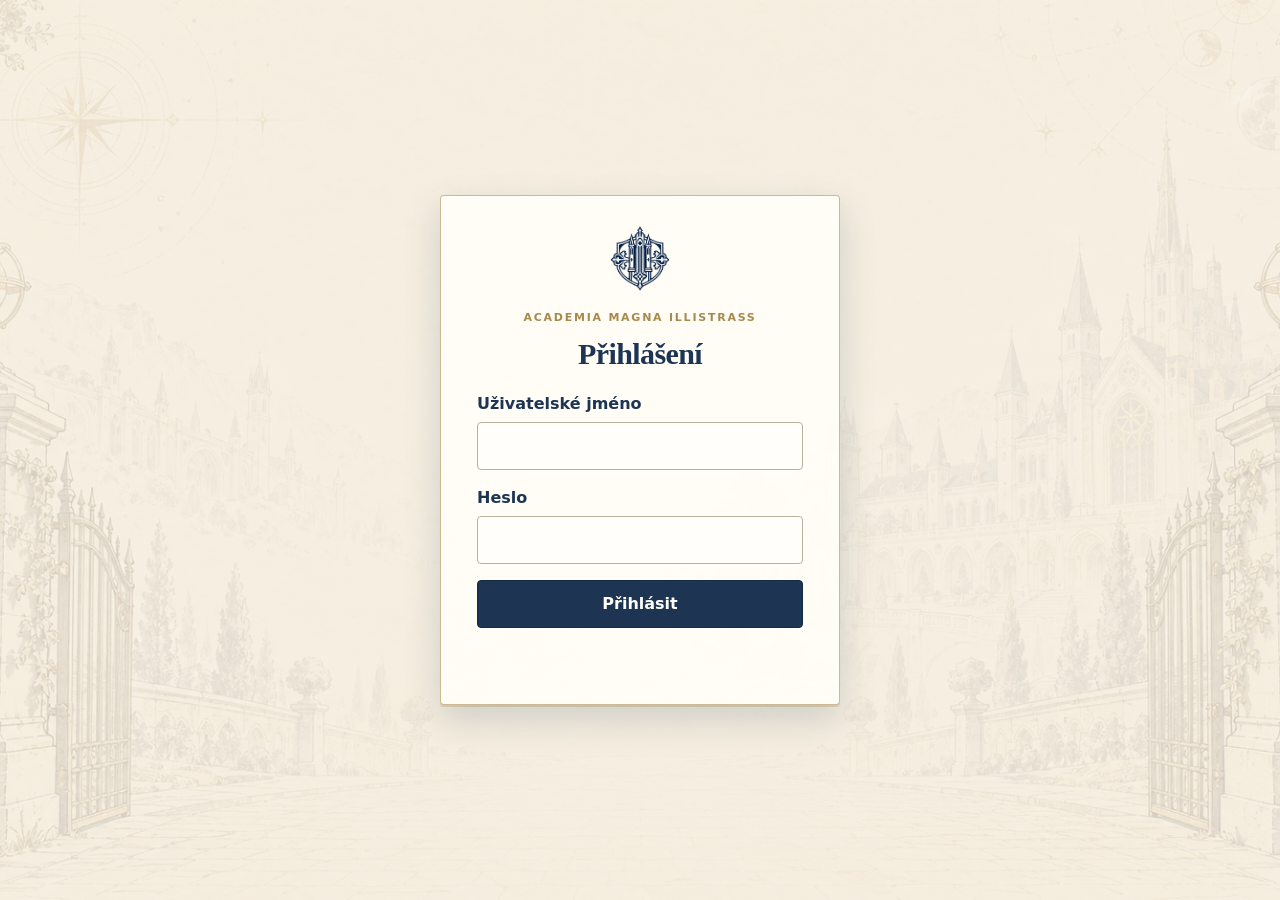
==== commit 81f8dcfd: "feat: add 12 classes to study guide" ====
--- a/public/character.html
+++ b/public/character.html
@@ -216,6 +216,7 @@
           <h3 id="study-guide-topics">Přehled témat</h3>
           <div class="study-guide-category-tabs" role="tablist" aria-label="Kategorie příručky">
             <button id="study-guide-category-races" type="button" role="tab" aria-selected="true" aria-controls="study-guide-races-panel">Rasy</button>
+            <button id="study-guide-category-classes" type="button" role="tab" aria-selected="false" aria-controls="study-guide-classes-panel">Povolání</button>
             <button id="study-guide-category-backgrounds" type="button" role="tab" aria-selected="false" aria-controls="study-guide-backgrounds-panel">Zázemí</button>
           </div>
           <section id="study-guide-races-panel" class="study-guide-category-panel" data-study-guide-category-panel="races" role="tabpanel" aria-labelledby="study-guide-category-races">
@@ -230,6 +231,23 @@
             <li><button id="study-guide-half-elf" type="button" data-study-guide-topic="half-elf" aria-controls="study-guide-race-half-elf">Půlelf <span aria-hidden="true">→</span></button></li>
             <li><button id="study-guide-half-orc" type="button" data-study-guide-topic="half-orc" aria-controls="study-guide-race-half-orc">Půlork <span aria-hidden="true">→</span></button></li>
             <li><button id="study-guide-tiefling" type="button" data-study-guide-topic="tiefling" aria-controls="study-guide-race-tiefling">Tiefling <span aria-hidden="true">→</span></button></li>
+          </ul>
+          </section>
+          <section id="study-guide-classes-panel" class="study-guide-category-panel" data-study-guide-category-panel="classes" role="tabpanel" aria-labelledby="study-guide-category-classes" hidden>
+          <h4>Povolání · D&amp;D 5e (2014)</h4>
+          <ul class="study-guide-topics">
+            <li><button id="study-guide-barbarian" type="button" data-study-guide-topic="barbarian" aria-controls="study-guide-class-barbarian"><span class="study-guide-topic-label">Barbar <span class="term-english">(Barbarian)</span></span><span aria-hidden="true">→</span></button></li>
+            <li><button id="study-guide-bard" type="button" data-study-guide-topic="bard" aria-controls="study-guide-class-bard"><span class="study-guide-topic-label">Bard <span class="term-english">(Bard)</span></span><span aria-hidden="true">→</span></button></li>
+            <li><button id="study-guide-cleric" type="button" data-study-guide-topic="cleric" aria-controls="study-guide-class-cleric"><span class="study-guide-topic-label">Klerik <span class="term-english">(Cleric)</span></span><span aria-hidden="true">→</span></button></li>
+            <li><button id="study-guide-druid" type="button" data-study-guide-topic="druid" aria-controls="study-guide-class-druid"><span class="study-guide-topic-label">Druid <span class="term-english">(Druid)</span></span><span aria-hidden="true">→</span></button></li>
+            <li><button id="study-guide-fighter" type="button" data-study-guide-topic="fighter" aria-controls="study-guide-class-fighter"><span class="study-guide-topic-label">Bojovník <span class="term-english">(Fighter)</span></span><span aria-hidden="true">→</span></button></li>
+            <li><button id="study-guide-monk" type="button" data-study-guide-topic="monk" aria-controls="study-guide-class-monk"><span class="study-guide-topic-label">Mnich <span class="term-english">(Monk)</span></span><span aria-hidden="true">→</span></button></li>
+            <li><button id="study-guide-paladin" type="button" data-study-guide-topic="paladin" aria-controls="study-guide-class-paladin"><span class="study-guide-topic-label">Paladin <span class="term-english">(Paladin)</span></span><span aria-hidden="true">→</span></button></li>
+            <li><button id="study-guide-ranger" type="button" data-study-guide-topic="ranger" aria-controls="study-guide-class-ranger"><span class="study-guide-topic-label">Hraničář <span class="term-english">(Ranger)</span></span><span aria-hidden="true">→</span></button></li>
+            <li><button id="study-guide-rogue" type="button" data-study-guide-topic="rogue" aria-controls="study-guide-class-rogue"><span class="study-guide-topic-label">Tulák <span class="term-english">(Rogue)</span></span><span aria-hidden="true">→</span></button></li>
+            <li><button id="study-guide-sorcerer" type="button" data-study-guide-topic="sorcerer" aria-controls="study-guide-class-sorcerer"><span class="study-guide-topic-label">Čaroděj <span class="term-english">(Sorcerer)</span></span><span aria-hidden="true">→</span></button></li>
+            <li><button id="study-guide-warlock" type="button" data-study-guide-topic="warlock" aria-controls="study-guide-class-warlock"><span class="study-guide-topic-label">Černokněžník <span class="term-english">(Warlock)</span></span><span aria-hidden="true">→</span></button></li>
+            <li><button id="study-guide-wizard" type="button" data-study-guide-topic="wizard" aria-controls="study-guide-class-wizard"><span class="study-guide-topic-label">Kouzelník <span class="term-english">(Wizard)</span></span><span aria-hidden="true">→</span></button></li>
           </ul>
           </section>
           <section id="study-guide-backgrounds-panel" class="study-guide-category-panel" data-study-guide-category-panel="backgrounds" role="tabpanel" aria-labelledby="study-guide-category-backgrounds" hidden>
@@ -410,6 +428,20 @@
             <h4>Příklad</h4>
             <p>Zasáhne tě plamen, který by ti způsobil 10 bodů ohnivého zranění. Díky Pekelnému odolání utrpíš pouze <strong>5 bodů zranění</strong>.</p>
           </article>
+          <section class="study-guide-classes" aria-label="Povolání">
+          <article id="study-guide-class-barbarian" aria-labelledby="study-guide-barbarian-title" hidden><h3 id="study-guide-barbarian-title" tabindex="-1">Barbar (Barbarian)</h3><p><strong>Chceš se vrhnout do boje a hodně vydržet?</strong> Barbar spoléhá na sílu, odolnost a bojový hněv. Nejlépe mu to jde v boji zblízka.</p><p><strong>Důležité vlastnosti:</strong> Síla, Odolnost. <strong>Kouzlení na 1. úrovni:</strong> Ne.</p><details><summary>Podrobnosti</summary><p><strong>Na 1. úrovni:</strong> <em>Bojový hněv (Rage)</em> tě na krátkou dobu posílí: lépe útočíš silou, více zraňuješ a odoláváš běžnému fyzickému zranění. <em>Obrana beze zbroje (Unarmored Defense)</em> ti umožní počítat AC podle Obratnosti a Odolnosti, pokud nenosíš zbroj.</p><p><strong>Pozor:</strong> Hněv má omezený počet použití a má pravidla, kdy skončí. <strong>Příklad:</strong> Chráníš družinu před nepřítelem v první řadě.</p></details></article>
+          <article id="study-guide-class-bard" aria-labelledby="study-guide-bard-title" hidden><h3 id="study-guide-bard-title" tabindex="-1">Bard (Bard)</h3><p><strong>Chceš pomáhat kamarádům hudbou, slovy i kouzly?</strong> Bard umí povzbudit ostatní, vyjednávat a řešit problémy různými způsoby.</p><p><strong>Důležité vlastnosti:</strong> Charisma, často Obratnost. <strong>Kouzlení na 1. úrovni:</strong> Ano.</p><details><summary>Podrobnosti</summary><p><strong>Na 1. úrovni:</strong> <em>Bardova inspirace (Bardic Inspiration)</em> dává spojenci zvláštní kostku, kterou může přidat k vybranému hodu. Bard také sesílá kouzla – některá pomáhají, jiná ovlivňují nepřátele.</p><p><strong>Pozor:</strong> Sleduješ kouzla i omezená použití inspirace. <strong>Příklad:</strong> Povzbudíš bojovníka před důležitým hodem.</p></details></article>
+          <article id="study-guide-class-cleric" aria-labelledby="study-guide-cleric-title" hidden><h3 id="study-guide-cleric-title" tabindex="-1">Klerik (Cleric)</h3><p><strong>Chceš chránit družinu a používat božskou magii?</strong> Klerik dokáže léčit, pomáhat a podle své specializace se zapojit i do boje.</p><p><strong>Důležité vlastnosti:</strong> Moudrost, často Odolnost. <strong>Kouzlení na 1. úrovni:</strong> Ano.</p><details><summary>Podrobnosti</summary><p><strong>Na 1. úrovni:</strong> Sesíláš kouzla a vybíráš <em>Božskou doménu (Divine Domain)</em>, která ovlivňuje tvé schopnosti. V PHB 2014 jsou například domény Života, Světla či Války; jednotlivé domény se liší.</p><p><strong>Pozor:</strong> Klerik není automaticky jen léčitel. Při výběru domény se poraď s Vypravěčem. <strong>Příklad:</strong> Pomůžeš zraněnému kamarádovi a ochráníš skupinu kouzlem.</p></details></article>
+          <article id="study-guide-class-druid" aria-labelledby="study-guide-druid-title" hidden><h3 id="study-guide-druid-title" tabindex="-1">Druid (Druid)</h3><p><strong>Chceš používat sílu přírody?</strong> Druid ovládá kouzla spojená s rostlinami, živly a přírodou a později se dokáže proměňovat ve zvířata.</p><p><strong>Důležité vlastnosti:</strong> Moudrost, často Odolnost. <strong>Kouzlení na 1. úrovni:</strong> Ano.</p><details><summary>Podrobnosti</summary><p><strong>Na 1. úrovni:</strong> Znáš <em>druidský jazyk (Druidic)</em> a sesíláš druidská kouzla. <strong>Proměna ve zvíře (Wild Shape) začíná až na 2. úrovni</strong>, ne hned při vytvoření postavy.</p><p><strong>Pozor:</strong> Kouzla potřebují trochu více pravidel. <strong>Příklad:</strong> Kouzlem pomůžeš skupině projít nebezpečným terénem.</p></details></article>
+          <article id="study-guide-class-fighter" aria-labelledby="study-guide-fighter-title" hidden><h3 id="study-guide-fighter-title" tabindex="-1">Bojovník (Fighter)</h3><p><strong>Chceš být rytířem, lučištníkem nebo mistrem meče?</strong> Bojovník umí skvěle používat zbraně, zbroje i štíty a dokáže chránit družinu.</p><p><strong>Důležité vlastnosti:</strong> Síla nebo Obratnost, Odolnost. <strong>Kouzlení na 1. úrovni:</strong> Ne.</p><details><summary>Podrobnosti</summary><p><strong>Na 1. úrovni:</strong> Vybereš si jeden <em>Bojový styl (Fighting Style)</em>, například lukostřelbu, obranu nebo boj dvěma zbraněmi. <em>Druhý dech (Second Wind)</em> ti dovolí během boje obnovit část HP (1k10 + úroveň Bojovníka), poté potřebuješ odpočinek.</p><p><strong>Pozor:</strong> Různé bojové styly podporují odlišné zbraně. <strong>Příklad:</strong> Postavíš se do cesty nepříteli, aby se nedostal ke kouzelníkovi.</p></details></article>
+          <article id="study-guide-class-monk" aria-labelledby="study-guide-monk-title" hidden><h3 id="study-guide-monk-title" tabindex="-1">Mnich (Monk)</h3><p><strong>Chceš bojovat rychle, obratně a často beze zbraně?</strong> Mnich spoléhá na výcvik těla, pohyb a přesné útoky.</p><p><strong>Důležité vlastnosti:</strong> Obratnost, Moudrost. <strong>Kouzlení na 1. úrovni:</strong> Ne.</p><details><summary>Podrobnosti</summary><p><strong>Na 1. úrovni:</strong> <em>Bojová umění (Martial Arts)</em> umožňují zvláštní boj neozbrojenými údery a mnišskými zbraněmi. <em>Obrana beze zbroje</em> počítá AC z Obratnosti a Moudrosti, pokud nejsi ve zbroji a nemáš štít. <strong>Body ki získáš až na 2. úrovni.</strong></p><p><strong>Pozor:</strong> Mnišské výhody vyžadují správnou výbavu. <strong>Příklad:</strong> Rychlým úderem doplníš útok svou zbraní.</p></details></article>
+          <article id="study-guide-class-paladin" aria-labelledby="study-guide-paladin-title" hidden><h3 id="study-guide-paladin-title" tabindex="-1">Paladin (Paladin)</h3><p><strong>Chceš chránit ostatní jako odhodlaný rytíř?</strong> Paladin bojuje v přední linii a jeho síla je spojená s přísahou a přesvědčením.</p><p><strong>Důležité vlastnosti:</strong> Síla, Charisma. <strong>Kouzlení na 1. úrovni:</strong> Ještě ne.</p><details><summary>Podrobnosti</summary><p><strong>Na 1. úrovni:</strong> <em>Božský smysl (Divine Sense)</em> pomáhá vycítit určité nadpřirozené bytosti. <em>Vložení rukou (Lay on Hands)</em> ti dává zásobu léčivé síly pro obnovu HP. <strong>Kouzla a Divine Smite získáš až na 2. úrovni.</strong></p><p><strong>Pozor:</strong> Paladin se řídí ideály; konkrétní posvátnou přísahu volí na 3. úrovni. <strong>Příklad:</strong> V boji stojíš u zraněného spojence a pomůžeš mu.</p></details></article>
+          <article id="study-guide-class-ranger" aria-labelledby="study-guide-ranger-title" hidden><h3 id="study-guide-ranger-title" tabindex="-1">Hraničář (Ranger)</h3><p><strong>Chceš být stopařem, průzkumníkem a bojovníkem v divočině?</strong> Hraničář si poradí s cestováním, hledáním stop i bojem na dálku nebo zblízka.</p><p><strong>Důležité vlastnosti:</strong> Obratnost, Moudrost. <strong>Kouzlení na 1. úrovni:</strong> Ještě ne.</p><details><summary>Podrobnosti</summary><p><strong>Na 1. úrovni:</strong> Vybereš si <em>Oblíbeného nepřítele (Favored Enemy)</em> a <em>Přírodní prostředí (Natural Explorer)</em>. Díky nim jsi lepší ve stopování a v konkrétním prostředí; <strong>samy o sobě automaticky nezvyšují poškození při útoku</strong>. <strong>Kouzla začínají na 2. úrovni.</strong></p><p><strong>Pozor:</strong> Některé výhody závisí na typu nepřítele nebo prostředí. <strong>Příklad:</strong> Objevíš stopy nepřátel před družinou.</p></details></article>
+          <article id="study-guide-class-rogue" aria-labelledby="study-guide-rogue-title" hidden><h3 id="study-guide-rogue-title" tabindex="-1">Tulák (Rogue)</h3><p><strong>Chceš být nenápadný, vynalézavý a přesný?</strong> Tulák se vyzná v dovednostech, plížení a hledání slabých míst nepřítele.</p><p><strong>Důležité vlastnosti:</strong> Obratnost. <strong>Kouzlení na 1. úrovni:</strong> Ne.</p><details><summary>Podrobnosti</summary><p><strong>Na 1. úrovni:</strong> <em>Expertise</em> zdvojnásobuje bonus zdatnosti pro dvě vybrané odbornosti (nebo jednu dovednost a zlodějské nástroje). <em>Zákeřný útok (Sneak Attack)</em> přidá zranění při splnění podmínek. Znáš také tajnou mluvu <em>Thieves’ Cant</em>.</p><p><strong>Pozor:</strong> Zákeřný útok nefunguje při každém zásahu. <strong>Příklad:</strong> Nenápadně se přiblížíš a pomůžeš družině překvapením.</p></details></article>
+          <article id="study-guide-class-sorcerer" aria-labelledby="study-guide-sorcerer-title" hidden><h3 id="study-guide-sorcerer-title" tabindex="-1">Čaroděj (Sorcerer)</h3><p><strong>Chceš mít magii přímo v sobě?</strong> Čaroděj používá vrozený magický dar a sesílá kouzla, aniž by je studoval ze školní knihy.</p><p><strong>Důležité vlastnosti:</strong> Charisma, Odolnost. <strong>Kouzlení na 1. úrovni:</strong> Ano.</p><details><summary>Podrobnosti</summary><p><strong>Na 1. úrovni:</strong> Sesíláš kouzla a vybereš si <em>Magický původ (Sorcerous Origin)</em> – v PHB 2014 například dračí krev nebo divokou magii. Původ dává zvláštní schopnosti. <strong>Metamagii získáš až na 3. úrovni.</strong></p><p><strong>Pozor:</strong> Znáš méně kouzel než některá jiná magická povolání. <strong>Příklad:</strong> Použiješ svůj magický dar k odražení nebezpečí.</p></details></article>
+          <article id="study-guide-class-warlock" aria-labelledby="study-guide-warlock-title" hidden><h3 id="study-guide-warlock-title" tabindex="-1">Černokněžník (Warlock)</h3><p><strong>Chceš získat magii díky dohodě s tajemnou bytostí?</strong> Černokněžník má zvláštní kouzla a schopnosti od svého patrona.</p><p><strong>Důležité vlastnosti:</strong> Charisma. <strong>Kouzlení na 1. úrovni:</strong> Ano.</p><details><summary>Podrobnosti</summary><p><strong>Na 1. úrovni:</strong> Vybereš si <em>Patrona (Otherworldly Patron)</em>, například mocnou bytost z říše víl, pekelnou bytost nebo Velkého Starého. <em>Paktová magie (Pact Magic)</em> používá málo slotů, ale obnovují se po krátkém i dlouhém odpočinku.</p><p><strong>Pozor:</strong> Patron je důležitá volba, kterou je dobré probrat s Vypravěčem. <strong>Příklad:</strong> Sesíláš kouzlo získané od patrona.</p></details></article>
+          <article id="study-guide-class-wizard" aria-labelledby="study-guide-wizard-title" hidden><h3 id="study-guide-wizard-title" tabindex="-1">Kouzelník (Wizard)</h3><p><strong>Chceš studovat magii a mít mnoho různých kouzel?</strong> Kouzelník si kouzla zapisuje do knihy a vybírá si z nich ta, která si připraví na den.</p><p><strong>Důležité vlastnosti:</strong> Inteligence, často Odolnost. <strong>Kouzlení na 1. úrovni:</strong> Ano.</p><details><summary>Podrobnosti</summary><p><strong>Na 1. úrovni:</strong> Máš <em>Knihu kouzel (Spellbook)</em>, sesíláš kouzla a díky <em>Obnově magie (Arcane Recovery)</em> můžeš po krátkém odpočinku obnovit část spotřebovaných kouzelných slotů jednou denně.</p><p><strong>Pozor:</strong> Musíš sledovat připravená kouzla a počet slotů; kouzelník obvykle moc nevydrží v přímém boji. <strong>Příklad:</strong> Najdeš správné kouzlo, které družině usnadní překážku.</p></details></article>
+          </section>
           <section class="study-guide-backgrounds" aria-label="Zázemí">
           <article id="study-guide-background-acolyte" aria-labelledby="study-guide-acolyte-title" hidden><h3 id="study-guide-acolyte-title" tabindex="-1">Akolyta (Acolyte)</h3><p><strong>Vyrůstal jsi v chrámu nebo pomáhal s náboženskými obřady?</strong> Znáš tradice a umíš jednat s lidmi, kteří sdílejí tvou víru. Nemusíš být klerik.</p><details><summary>Podrobnosti</summary><p><strong>Dovednosti:</strong> Vhled (Insight), Náboženství (Religion).</p><p><strong>Navíc:</strong> Dva jazyky podle výběru.</p><p><strong>Zvláštní výhoda – Útočiště věřících (Shelter of the Faithful):</strong> U lidí stejného vyznání můžeš hledat základní pomoc a přístřeší; za určitých podmínek také pomoc v chrámu. Nejde o neomezené léčení zdarma.</p><p><strong>Výbava:</strong> Svatý symbol, modlitební předměty, oblečení a 15 zl.</p><p><strong>Příklad:</strong> Ve městě požádáš o pomoc v chrámu, který zná tvou tradici.</p></details></article>
           <article id="study-guide-background-charlatan" aria-labelledby="study-guide-charlatan-title" hidden><h3 id="study-guide-charlatan-title" tabindex="-1">Šarlatán (Charlatan)</h3><p><strong>Umíš přesvědčivě předstírat, že jsi někdo jiný?</strong> Šarlatán zná převleky, triky a drobné podvody. Minulost ale neurčuje, jak poctivě se budeš chovat dnes.</p><details><summary>Podrobnosti</summary><p><strong>Dovednosti:</strong> Klamání (Deception), Mrštnost rukou (Sleight of Hand).</p><p><strong>Navíc:</strong> Zdatnost se sadou na převleky a padělatelskou sadou.</p><p><strong>Zvláštní výhoda – Falešná totožnost (False Identity):</strong> Máš připravenou druhou identitu s odpovídajícím krytím a dovedeš napodobovat určité písemnosti, pokud znáš vzor.</p><p><strong>Výbava:</strong> Lepší oděv, sada na převleky, rekvizity na triky a 15 zl.</p><p><strong>Příklad:</strong> Vydáváš se za poslíčka, aby tě někdo pustil dovnitř.</p></details></article>
@@ -425,7 +457,7 @@
           <article id="study-guide-background-soldier" aria-labelledby="study-guide-soldier-title" hidden><h3 id="study-guide-soldier-title" tabindex="-1">Voják (Soldier)</h3><p><strong>Sloužil jsi v armádě nebo stráži?</strong> Umíš jednat v nebezpečí, dodržovat rozkazy a chápeš vojenské prostředí. Nemusíš být povoláním Bojovník.</p><details><summary>Podrobnosti</summary><p><strong>Dovednosti:</strong> Atletika (Athletics), Zastrašování (Intimidation).</p><p><strong>Navíc:</strong> Zdatnost s jednou herní sadou a pozemními vozidly.</p><p><strong>Zvláštní výhoda – Vojenská hodnost (Military Rank):</strong> Členové tvé bývalé organizace mohou respektovat tvou hodnost a pomoci s přístupem k vojenskému zázemí. Nevztahuje se na všechny armády.</p><p><strong>Výbava:</strong> Odznak hodnosti, památka z boje, herní sada, běžný oděv a 10 zl.</p><p><strong>Příklad:</strong> Ve známé pevnosti tě starý spolubojovník pustí za velitelem.</p></details></article>
           <article id="study-guide-background-urchin" aria-labelledby="study-guide-urchin-title" hidden><h3 id="study-guide-urchin-title" tabindex="-1">Dítě ulice (Urchin)</h3><p><strong>Vyrůstal jsi na ulicích a musel ses spoléhat hlavně na sebe?</strong> Znáš městské zkratky, umíš být nenápadný a všímáš si příležitostí.</p><details><summary>Podrobnosti</summary><p><strong>Dovednosti:</strong> Mrštnost rukou (Sleight of Hand), Plížení (Stealth).</p><p><strong>Navíc:</strong> Zdatnost se sadou na převleky a zlodějským náčiním.</p><p><strong>Zvláštní výhoda – Tajné uličky (City Secrets):</strong> Znáš skryté průchody městem, takže mimo boj dokážeš vést družinu mezi dvěma místy rychleji než obvykle.</p><p><strong>Výbava:</strong> Malý nůž, mapa rodného města, domácí myška, památka na rodiče, běžné oblečení a 10 zl.</p><p><strong>Příklad:</strong> Dovedeš kamarády spletí uliček na druhý konec města.</p></details></article>
           </section>
-          <p class="study-guide-category">Stručné výukové parafráze. Zdroj pravidel: Příručka hráče D&amp;D 5e (2014), kapitoly 2 a 5 (Rasy a Zázemí).</p>
+          <p class="study-guide-category">Stručné výukové parafráze. Zdroj pravidel: Příručka hráče D&amp;D 5e (2014), kapitoly 2, 3 a 5 (Rasy, Povolání a Zázemí).</p>
         </section>
       </div>
     </dialog>
--- a/public/styles.css
+++ b/public/styles.css
@@ -31,6 +31,11 @@
 :where(.character-page) .study-guide-backgrounds article details summary { cursor: pointer; color: var(--accent); font-weight: 700; }
 :where(.character-page) .study-guide-backgrounds article details p { margin: 0; padding: 8px 0; }
 :where(.character-page) .study-guide-backgrounds article details p + p { border-top: 1px solid rgb(166 138 77 / 28%); }
+:where(.character-page) .study-guide-classes { max-width: 70ch; }
+:where(.character-page) .study-guide-classes article details { margin-top: 12px; padding: 10px 12px; border: 1px solid rgb(166 138 77 / 45%); border-radius: 4px; background: rgb(255 249 236 / 55%); }
+:where(.character-page) .study-guide-classes article details summary { cursor: pointer; color: var(--accent); font-weight: 700; }
+:where(.character-page) .study-guide-classes article details p { margin: 0; padding: 8px 0; }
+:where(.character-page) .study-guide-classes article details p + p { border-top: 1px solid rgb(166 138 77 / 28%); }
 @media (max-width: 600px) {
   :where(.character-page) .study-guide { inset: 0; margin: 0; width: 100%; height: 100%; height: 100dvh; border: 0; border-radius: 0; }
   :where(.character-page) .study-guide-header { padding: max(12px, env(safe-area-inset-top)) max(16px, env(safe-area-inset-right)) 12px max(16px, env(safe-area-inset-left)); }
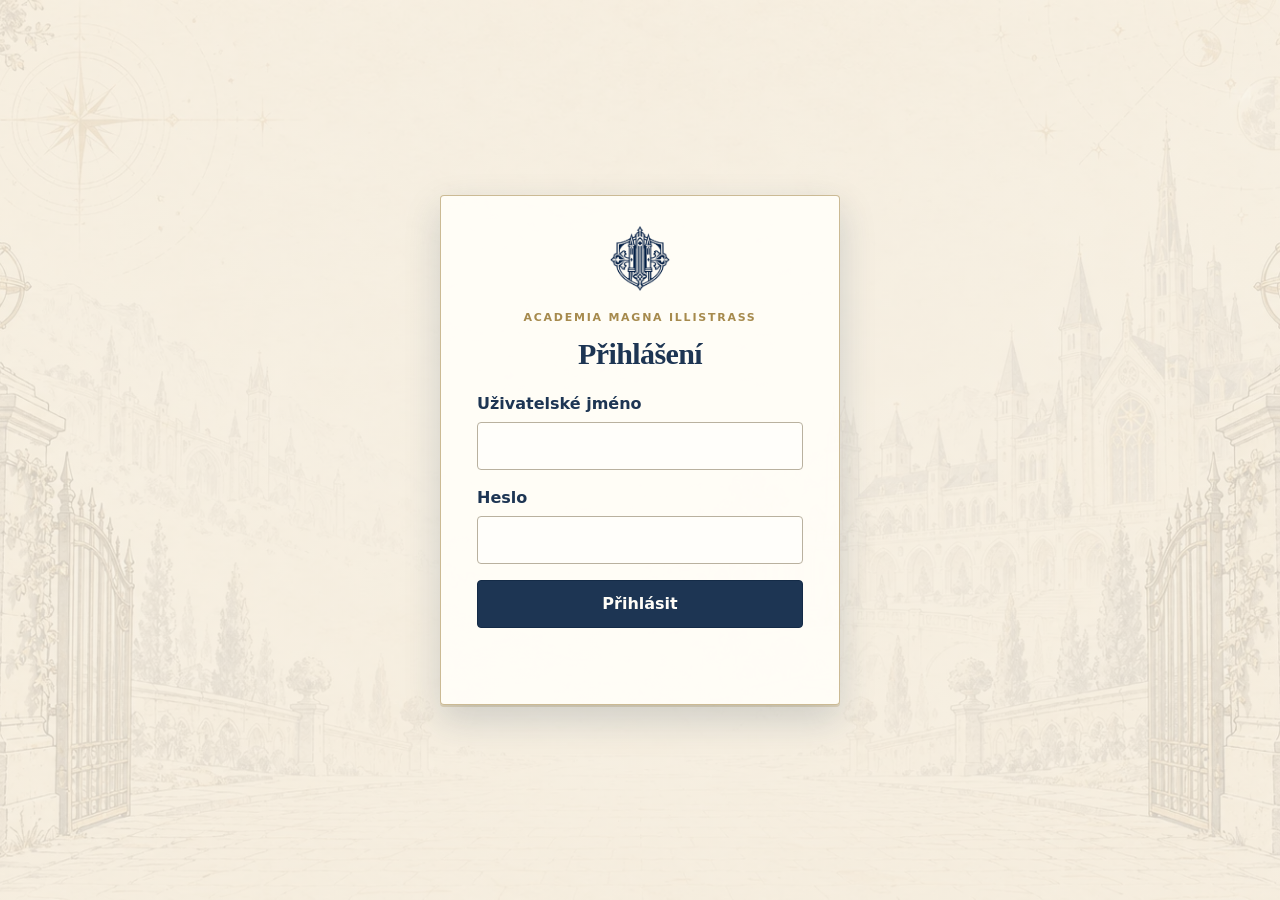
==== commit 72ca2a39: "feat: complete study guide mechanics and visibility" ====
--- a/public/character.html
+++ b/public/character.html
@@ -218,6 +218,7 @@
             <button id="study-guide-category-races" type="button" role="tab" aria-selected="true" aria-controls="study-guide-races-panel">Rasy</button>
             <button id="study-guide-category-classes" type="button" role="tab" aria-selected="false" aria-controls="study-guide-classes-panel">Povolání</button>
             <button id="study-guide-category-backgrounds" type="button" role="tab" aria-selected="false" aria-controls="study-guide-backgrounds-panel">Zázemí</button>
+            <button id="study-guide-category-mechanics" type="button" role="tab" aria-selected="false" aria-controls="study-guide-mechanics-panel" hidden>Mechaniky</button>
           </div>
           <section id="study-guide-races-panel" class="study-guide-category-panel" data-study-guide-category-panel="races" role="tabpanel" aria-labelledby="study-guide-category-races">
           <h4>Rasy · D&amp;D 5e (2014)</h4>
@@ -268,6 +269,14 @@
             <li><button id="study-guide-urchin" type="button" data-study-guide-topic="urchin" aria-controls="study-guide-background-urchin"><span class="study-guide-topic-label">Dítě ulice <span class="term-english">(Urchin)</span></span><span aria-hidden="true">→</span></button></li>
           </ul>
           </section>
+          <section id="study-guide-mechanics-panel" class="study-guide-category-panel" data-study-guide-category-panel="mechanics" role="tabpanel" aria-labelledby="study-guide-category-mechanics" hidden>
+          <h4>Mechaniky · D&amp;D 5e (2014)</h4>
+          <ul class="study-guide-topics">
+            <li hidden><button id="study-guide-abilities" type="button" data-study-guide-topic="abilities" data-study-guide-section="abilities" aria-controls="study-guide-mechanic-abilities"><span class="study-guide-topic-label">Vlastnosti a záchranné hody <span class="term-english">(Ability Scores &amp; Saving Throws)</span></span><span aria-hidden="true">→</span></button></li>
+            <li hidden><button id="study-guide-skills" type="button" data-study-guide-topic="skills" data-study-guide-section="skills" aria-controls="study-guide-mechanic-skills"><span class="study-guide-topic-label">Dovednosti a zdatnost <span class="term-english">(Skills &amp; Proficiency)</span></span><span aria-hidden="true">→</span></button></li>
+            <li hidden><button id="study-guide-features" type="button" data-study-guide-topic="features" data-study-guide-section="features" aria-controls="study-guide-mechanic-features"><span class="study-guide-topic-label">Schopnosti <span class="term-english">(Features)</span></span><span aria-hidden="true">→</span></button></li>
+          </ul>
+          </section>
         </section>
         <section id="study-guide-detail" aria-label="Detail tématu" hidden>
           <button id="study-guide-back" type="button">← Zpět na rasy</button>
@@ -428,6 +437,11 @@
             <h4>Příklad</h4>
             <p>Zasáhne tě plamen, který by ti způsobil 10 bodů ohnivého zranění. Díky Pekelnému odolání utrpíš pouze <strong>5 bodů zranění</strong>.</p>
           </article>
+          <section class="study-guide-mechanics" aria-label="Mechaniky">
+          <article id="study-guide-mechanic-abilities" aria-labelledby="study-guide-abilities-title" hidden><h3 id="study-guide-abilities-title" tabindex="-1">Vlastnosti, modifikátory a záchranné hody</h3><p><strong>Vlastnosti</strong> ukazují, v čem je tvoje postava silná a co jí jde hůř. Každá postava má šest vlastností: Sílu, Obratnost, Odolnost, Inteligenci, Moudrost a Charisma.</p><details><summary>Podrobnosti</summary><p><strong>Modifikátor</strong> je bonus nebo postih, který používáš při hodech. Hodnota 10 nebo 11 znamená +0, hodnota 14 nebo 15 znamená +2 a hodnota 8 nebo 9 znamená −1. Modifikátor ti počítá aplikace.</p><p><strong>Záchranný hod</strong> používáš, když se tvoje postava snaží odolat nebezpečí – například jedu, pasti nebo kouzlu. Hodíš k20 a přičteš bonus Záchrany, který vidíš na průkazu. Plná tečka ● znamená, že je tvoje postava v tomto záchranném hodu zdatná; zdatnost už aplikace započítala.</p><p><strong>Příklad:</strong> Chceš přeskočit překážku? Vypravěč ti řekne, jestli bude potřeba hod na Sílu nebo něco jiného. Když hodíš 12 a máš modifikátor +2, výsledek je 14.</p></details></article>
+          <article id="study-guide-mechanic-skills" aria-labelledby="study-guide-skills-title" hidden><h3 id="study-guide-skills-title" tabindex="-1">Dovednosti a zdatnost</h3><p><strong>Dovednosti</strong> ukazují, co tvoje postava umí nebo v čem má výcvik. Když Vypravěč požádá o hod na Dovednost, hodíš k20 a přičteš bonus, který u ní vidíš na průkazu.</p><details><summary>Podrobnosti</summary><p><strong>Zdatnost</strong> znamená, že tvoje postava má v určité Dovednosti výcvik. ● znamená, že jsi v Dovednosti zdatný. ○ znamená, že v ní zdatný nejsi. Přesto ji můžeš zkusit použít! Průkaz už bonus spočítal. K hodu přičti jen zobrazené číslo.</p><p><strong>Příklad:</strong> Máš modifikátor Obratnosti +3 a jsi zdatný v Akrobacii (+2). Na průkazu uvidíš bonus Akrobacie +5.</p><p><strong>Důležité:</strong> Zdatnost si zaškrtni podle své postavy a pokynů Vypravěče, ne podle toho, co bys právě chtěl umět.</p><details><summary>Co znamená 18 Dovedností?</summary><ul><li><strong>Akrobacie (Acrobatics, DEX):</strong> Udržet rovnováhu a zvládnout obratný pohyb.</li><li><strong>Zacházení se zvířaty (Animal Handling, WIS):</strong> Uklidnit nebo zvládnout zvíře.</li><li><strong>Arkána (Arcana, INT):</strong> Vybavit si znalosti o magii.</li><li><strong>Atletika (Athletics, STR):</strong> Šplhat, skákat a plavat v náročných podmínkách.</li><li><strong>Klamání (Deception, CHA):</strong> Přesvědčivě lhát nebo něco předstírat.</li><li><strong>Historie (History, INT):</strong> Vzpomenout si na události a znalosti z minulosti.</li><li><strong>Vhled (Insight, WIS):</strong> Odhadnout úmysly a pocity druhého.</li><li><strong>Zastrašování (Intimidation, CHA):</strong> Přimět druhého spolupracovat hrozbou nebo nátlakem.</li><li><strong>Vyšetřování (Investigation, INT):</strong> Hledat stopy a vyvozovat z nich závěry.</li><li><strong>Lékařství (Medicine, WIS):</strong> Ošetřit člověka nebo poznat příznaky nemoci.</li><li><strong>Příroda (Nature, INT):</strong> Vybavit si znalosti o zvířatech, rostlinách a přírodě.</li><li><strong>Vnímání (Perception, WIS):</strong> Všimnout si zvuku, pohybu nebo něčeho skrytého.</li><li><strong>Vystupování (Performance, CHA):</strong> Zaujmout publikum hudbou, tancem nebo herectvím.</li><li><strong>Přesvědčování (Persuasion, CHA):</strong> Domluvit se, získat důvěru nebo někoho přesvědčit.</li><li><strong>Náboženství (Religion, INT):</strong> Vybavit si znalosti o bozích, obřadech a víře.</li><li><strong>Mrštnost rukou (Sleight of Hand, DEX):</strong> Šikovně zacházet s drobnými předměty nebo je nenápadně schovat.</li><li><strong>Plížení (Stealth, DEX):</strong> Pohybovat se potichu nebo se skrýt před pohledy.</li><li><strong>Přežití (Survival, WIS):</strong> Orientovat se v přírodě, sledovat stopy a hledat cestu.</li></ul><p><strong>Pamatuj:</strong> Vypravěč rozhoduje, jestli máš házet a jaká Vlastnost se při konkrétní situaci použije.</p></details></details></article>
+          <article id="study-guide-mechanic-features" aria-labelledby="study-guide-features-title" hidden><h3 id="study-guide-features-title" tabindex="-1">Schopnosti (Features)</h3><p><strong>Schopnost</strong> je něco zvláštního, co tvoje postava umí díky rase, povolání nebo jiné části svého příběhu a pravidel.</p><details><summary>Podrobnosti</summary><p><strong>Příklad:</strong> Bojovník má <strong>Druhý dech</strong>, díky kterému si může během boje obnovit část životů.</p><p>Na průkaz si můžeš zapsat <strong>název schopnosti a krátkou poznámku</strong>, abys nezapomněl, co dělá.</p><p>Některé schopnosti můžeš použít jen za určitých podmínek nebo omezený početkrát. Podrobnosti ti vysvětlí Vypravěč. <strong>Aplikace použití schopností nehlídá.</strong></p></details></article>
+          </section>
           <section class="study-guide-classes" aria-label="Povolání">
           <article id="study-guide-class-barbarian" aria-labelledby="study-guide-barbarian-title" hidden><h3 id="study-guide-barbarian-title" tabindex="-1">Barbar (Barbarian)</h3><p><strong>Chceš se vrhnout do boje a hodně vydržet?</strong> Barbar spoléhá na sílu, odolnost a bojový hněv. Nejlépe mu to jde v boji zblízka.</p><p><strong>Důležité vlastnosti:</strong> Síla, Odolnost. <strong>Kouzlení na 1. úrovni:</strong> Ne.</p><details><summary>Podrobnosti</summary><p><strong>Na 1. úrovni:</strong> <em>Bojový hněv (Rage)</em> tě na krátkou dobu posílí: lépe útočíš silou, více zraňuješ a odoláváš běžnému fyzickému zranění. <em>Obrana beze zbroje (Unarmored Defense)</em> ti umožní počítat AC podle Obratnosti a Odolnosti, pokud nenosíš zbroj.</p><p><strong>Pozor:</strong> Hněv má omezený počet použití a má pravidla, kdy skončí. <strong>Příklad:</strong> Chráníš družinu před nepřítelem v první řadě.</p></details></article>
           <article id="study-guide-class-bard" aria-labelledby="study-guide-bard-title" hidden><h3 id="study-guide-bard-title" tabindex="-1">Bard (Bard)</h3><p><strong>Chceš pomáhat kamarádům hudbou, slovy i kouzly?</strong> Bard umí povzbudit ostatní, vyjednávat a řešit problémy různými způsoby.</p><p><strong>Důležité vlastnosti:</strong> Charisma, často Obratnost. <strong>Kouzlení na 1. úrovni:</strong> Ano.</p><details><summary>Podrobnosti</summary><p><strong>Na 1. úrovni:</strong> <em>Bardova inspirace (Bardic Inspiration)</em> dává spojenci zvláštní kostku, kterou může přidat k vybranému hodu. Bard také sesílá kouzla – některá pomáhají, jiná ovlivňují nepřátele.</p><p><strong>Pozor:</strong> Sleduješ kouzla i omezená použití inspirace. <strong>Příklad:</strong> Povzbudíš bojovníka před důležitým hodem.</p></details></article>
--- a/public/styles.css
+++ b/public/styles.css
@@ -16,6 +16,7 @@
 :where(.character-page) .study-guide-category-tabs button[aria-selected="true"] { background: var(--accent); color: var(--surface); font-weight: 700; }
 :where(.character-page) .study-guide-category-panel > h4 { margin-top: 0; }
 :where(.character-page) .study-guide-topics { display: grid; grid-template-columns: repeat(2, minmax(0, 1fr)); gap: 6px 10px; list-style: none; margin: 0; padding: 0; }
+:where(.character-page) [data-study-guide-category-panel="mechanics"] .study-guide-topics { grid-template-columns: minmax(0, 1fr); }
 :where(.character-page) .study-guide article { max-width: 70ch; }
 :where(.character-page) .study-guide article ul { padding-left: 1.4em; }
 :where(.character-page) .study-guide article li + li { margin-top: 8px; }
@@ -36,6 +37,11 @@
 :where(.character-page) .study-guide-classes article details summary { cursor: pointer; color: var(--accent); font-weight: 700; }
 :where(.character-page) .study-guide-classes article details p { margin: 0; padding: 8px 0; }
 :where(.character-page) .study-guide-classes article details p + p { border-top: 1px solid rgb(166 138 77 / 28%); }
+:where(.character-page) .study-guide-mechanics { max-width: 70ch; }
+:where(.character-page) .study-guide-mechanics article details { margin-top: 12px; padding: 10px 12px; border: 1px solid rgb(166 138 77 / 45%); border-radius: 4px; background: rgb(255 249 236 / 55%); }
+:where(.character-page) .study-guide-mechanics article details summary { cursor: pointer; color: var(--accent); font-weight: 700; }
+:where(.character-page) .study-guide-mechanics article details p { margin: 0; padding: 8px 0; }
+:where(.character-page) .study-guide-mechanics article details p + p { border-top: 1px solid rgb(166 138 77 / 28%); }
 @media (max-width: 600px) {
   :where(.character-page) .study-guide { inset: 0; margin: 0; width: 100%; height: 100%; height: 100dvh; border: 0; border-radius: 0; }
   :where(.character-page) .study-guide-header { padding: max(12px, env(safe-area-inset-top)) max(16px, env(safe-area-inset-right)) 12px max(16px, env(safe-area-inset-left)); }
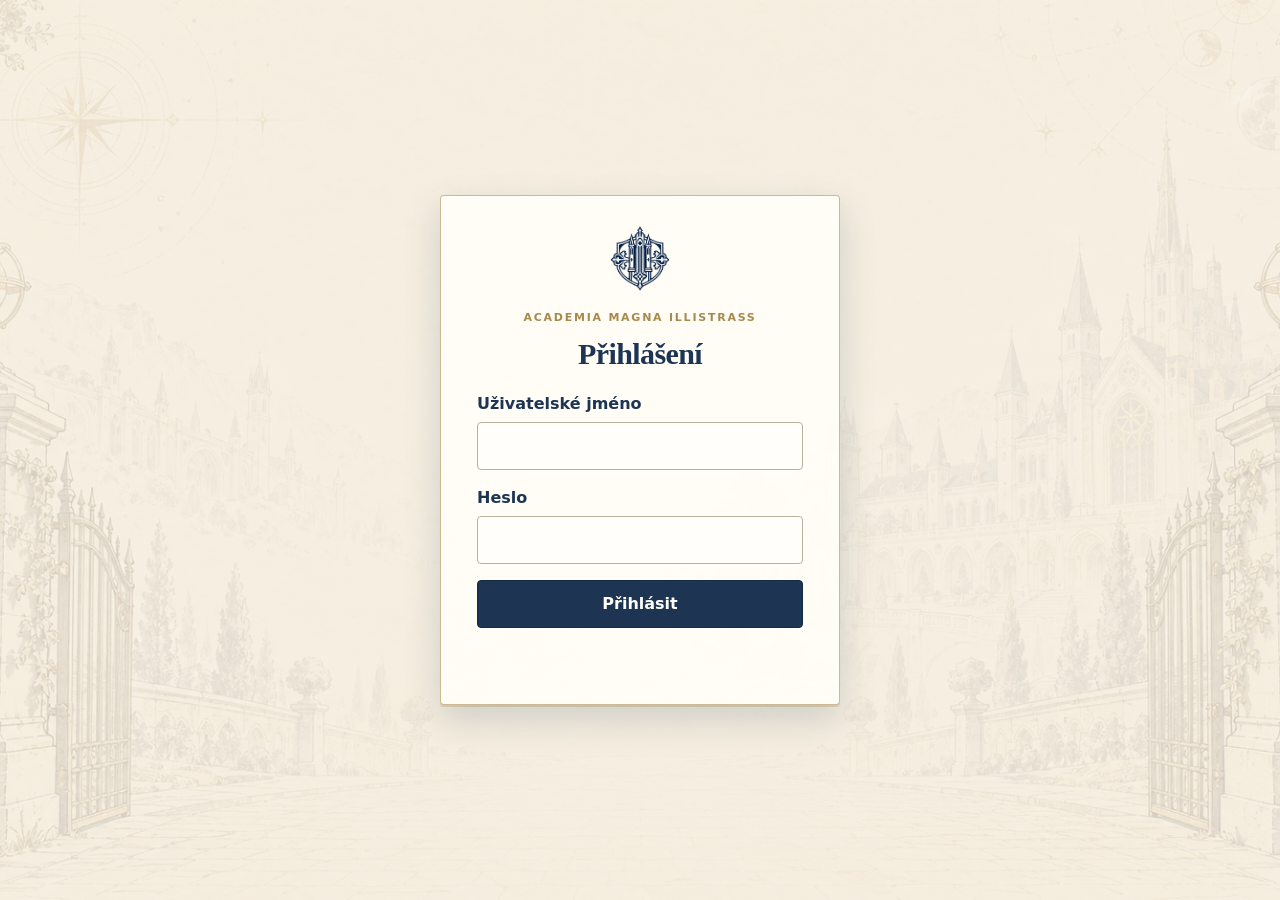
==== commit a6327ed5: "fix: improve DnD terminology and character sheet clarity" ====
--- a/public/character.html
+++ b/public/character.html
@@ -43,8 +43,8 @@
         <div class="dice-dialog-header"><h2 id="dice-title">Hod kostkou</h2><button id="dice-close" type="button" aria-label="Zavřít hod kostkou">×</button></div>
         <p class="dice-dialog-prompt">Vyber kostku:</p>
         <div class="dice-options" aria-label="Typ kostky">
-          <button id="dice-d4" type="button">d4</button><button id="dice-d6" type="button">d6</button><button id="dice-d8" type="button">d8</button>
-          <button id="dice-d10" type="button">d10</button><button id="dice-d12" type="button">d12</button><button id="dice-d20" type="button">d20</button>
+          <button id="dice-d4" type="button">k4</button><button id="dice-d6" type="button">k6</button><button id="dice-d8" type="button">k8</button>
+          <button id="dice-d10" type="button">k10</button><button id="dice-d12" type="button">k12</button><button id="dice-d20" type="button">k20</button>
         </div>
         <p id="dice-result" class="dice-result" role="status" aria-live="polite">Vyber kostku pro hod.</p>
         <button id="dice-reroll" class="dice-reroll" type="button" disabled>Hodit znovu</button>
@@ -71,7 +71,7 @@
         </dl>
       </div>
       <dl class="character-resources">
-          <div><dt><label for="edit-level">Úroveň <span class="term-english">(Level)</span></label></dt><dd><span id="character-level"></span><input id="edit-level" type="number" min="1" max="20" step="1" aria-describedby="error-level" hidden><span id="error-level" class="field-error" role="status"></span></dd></div>
+          <div><dt><label for="edit-level">Úroveň <span class="term-english">(Level)</span></label></dt><dd><span id="character-level"></span><input id="edit-level" type="number" min="1" max="20" step="1" aria-describedby="error-level" hidden><span id="error-level" class="field-error" role="status"></span><span class="resource-derived"><span>Bonus zdatnosti <span class="term-english">(Proficiency Bonus)</span></span> <output id="character-proficiency-bonus" aria-label="Bonus zdatnosti"></output></span></dd></div>
           <div><dt><label for="edit-xp">XP <span class="term-english">(Experience Points)</span></label></dt><dd><span id="character-xp"></span><input id="edit-xp" type="number" min="0" step="1" aria-describedby="error-xp" hidden><span id="error-xp" class="field-error" role="status"></span><span id="xp-next" class="hint"></span></dd></div>
           <div class="hp-block"><dt><span class="hp-heart" aria-hidden="true">♥</span> HP <span class="term-english">(Hit Points)</span></dt><dd>
             <div class="hp-values"><span id="character-current_hp"></span><input id="edit-current_hp" aria-label="Aktuální HP" type="number" min="0" step="1" aria-describedby="error-current_hp" hidden><span>/</span><span id="character-max_hp"></span><input id="edit-max_hp" aria-label="Maximální HP" type="number" min="0" step="1" aria-describedby="error-max_hp" hidden></div>
@@ -226,7 +226,7 @@
           <ul class="study-guide-topics">
             <li><button id="study-guide-human" type="button" data-study-guide-topic="human" aria-controls="study-guide-race-human">Člověk <span aria-hidden="true">→</span></button></li>
             <li><button id="study-guide-elf" type="button" data-study-guide-topic="elf" aria-controls="study-guide-race-elf">Elf <span aria-hidden="true">→</span></button></li>
-            <li><button id="study-guide-halfling" type="button" data-study-guide-topic="halfling" aria-controls="study-guide-race-halfling">Hobit <span aria-hidden="true">→</span></button></li>
+            <li><button id="study-guide-halfling" type="button" data-study-guide-topic="halfling" aria-controls="study-guide-race-halfling"><span class="study-guide-topic-label">Půlčík <span class="term-english">(Halfling)</span></span><span aria-hidden="true">→</span></button></li>
             <li><button id="study-guide-dwarf" type="button" data-study-guide-topic="dwarf" aria-controls="study-guide-race-dwarf">Trpaslík <span aria-hidden="true">→</span></button></li>
             <li><button id="study-guide-gnome" type="button" data-study-guide-topic="gnome" aria-controls="study-guide-race-gnome">Gnóm <span aria-hidden="true">→</span></button></li>
             <li><button id="study-guide-half-elf" type="button" data-study-guide-topic="half-elf" aria-controls="study-guide-race-half-elf">Půlelf <span aria-hidden="true">→</span></button></li>
@@ -320,11 +320,11 @@
             <p>Další vlastnosti závisí na druhu elfa. Ty ti upřesní Vypravěč.</p>
           </article>
           <article id="study-guide-race-halfling" aria-labelledby="study-guide-halfling-title" hidden>
-            <h3 id="study-guide-halfling-title" tabindex="-1">Hobit (Halfling)</h3>
-            <h4>Kdo je hobit?</h4>
-            <p>Hobiti jsou malí, často veselí a přátelští dobrodruzi. Mají rádi pohodlí a dobré jídlo, ale dokážou překvapit svou odvahou.</p>
-            <h4>V čem vyniká?</h4>
-            <p><strong>Štěstí a hbitost.</strong> Hobiti jsou obratní, stateční a někdy se jim podaří uniknout i pořádné smůle.</p>
+            <h3 id="study-guide-halfling-title" tabindex="-1">Půlčík (Halfling)</h3>
+            <h4>Kdo je půlčík?</h4>
+            <p>Půlčíci jsou malí, často veselí a přátelští dobrodruzi. Mají rádi pohodlí a dobré jídlo, ale dokážou překvapit svou odvahou.</p>
+            <h4>V čem vyniká?</h4>
+            <p><strong>Štěstí a hbitost.</strong> Půlčíci jsou obratní, stateční a někdy se jim podaří uniknout i pořádné smůle.</p>
             <h4>Rasové vlastnosti</h4>
             <ul>
             <li><strong>Vlastnosti:</strong> Obratnost +2.</li>
@@ -333,7 +333,7 @@
             <li><strong>Jazyky:</strong> Obecná řeč a hobitština.</li>
             <li><strong>Štěstí:</strong> Když ti při útoku, ověření vlastnosti nebo záchraně padne na k20 jednička, můžeš hod zopakovat. Nový výsledek musíš použít.</li>
             <li><strong>Smělost:</strong> Máš výhodu k záchranám proti vystrašení.</li>
-            <li><strong>Hobití hbitost:</strong> Dokážeš procházet prostorem tvorů s větší kategorií velikosti, než je tvoje.</li>
+            <li><strong>Půlčíkova hbitost:</strong> Dokážeš procházet prostorem tvorů s větší kategorií velikosti, než je tvoje.</li>
             </ul>
             <h4>Příklad</h4>
             <p>Házíš k20 na překonání překážky a padne ti 1. Díky hobitímu štěstí můžeš hodit znovu!</p>
@@ -449,7 +449,7 @@
           <article id="study-guide-class-druid" aria-labelledby="study-guide-druid-title" hidden><h3 id="study-guide-druid-title" tabindex="-1">Druid (Druid)</h3><p><strong>Chceš používat sílu přírody?</strong> Druid ovládá kouzla spojená s rostlinami, živly a přírodou a později se dokáže proměňovat ve zvířata.</p><p><strong>Důležité vlastnosti:</strong> Moudrost, často Odolnost. <strong>Kouzlení na 1. úrovni:</strong> Ano.</p><details><summary>Podrobnosti</summary><p><strong>Na 1. úrovni:</strong> Znáš <em>druidský jazyk (Druidic)</em> a sesíláš druidská kouzla. <strong>Proměna ve zvíře (Wild Shape) začíná až na 2. úrovni</strong>, ne hned při vytvoření postavy.</p><p><strong>Pozor:</strong> Kouzla potřebují trochu více pravidel. <strong>Příklad:</strong> Kouzlem pomůžeš skupině projít nebezpečným terénem.</p></details></article>
           <article id="study-guide-class-fighter" aria-labelledby="study-guide-fighter-title" hidden><h3 id="study-guide-fighter-title" tabindex="-1">Bojovník (Fighter)</h3><p><strong>Chceš být rytířem, lučištníkem nebo mistrem meče?</strong> Bojovník umí skvěle používat zbraně, zbroje i štíty a dokáže chránit družinu.</p><p><strong>Důležité vlastnosti:</strong> Síla nebo Obratnost, Odolnost. <strong>Kouzlení na 1. úrovni:</strong> Ne.</p><details><summary>Podrobnosti</summary><p><strong>Na 1. úrovni:</strong> Vybereš si jeden <em>Bojový styl (Fighting Style)</em>, například lukostřelbu, obranu nebo boj dvěma zbraněmi. <em>Druhý dech (Second Wind)</em> ti dovolí během boje obnovit část HP (1k10 + úroveň Bojovníka), poté potřebuješ odpočinek.</p><p><strong>Pozor:</strong> Různé bojové styly podporují odlišné zbraně. <strong>Příklad:</strong> Postavíš se do cesty nepříteli, aby se nedostal ke kouzelníkovi.</p></details></article>
           <article id="study-guide-class-monk" aria-labelledby="study-guide-monk-title" hidden><h3 id="study-guide-monk-title" tabindex="-1">Mnich (Monk)</h3><p><strong>Chceš bojovat rychle, obratně a často beze zbraně?</strong> Mnich spoléhá na výcvik těla, pohyb a přesné útoky.</p><p><strong>Důležité vlastnosti:</strong> Obratnost, Moudrost. <strong>Kouzlení na 1. úrovni:</strong> Ne.</p><details><summary>Podrobnosti</summary><p><strong>Na 1. úrovni:</strong> <em>Bojová umění (Martial Arts)</em> umožňují zvláštní boj neozbrojenými údery a mnišskými zbraněmi. <em>Obrana beze zbroje</em> počítá AC z Obratnosti a Moudrosti, pokud nejsi ve zbroji a nemáš štít. <strong>Body ki získáš až na 2. úrovni.</strong></p><p><strong>Pozor:</strong> Mnišské výhody vyžadují správnou výbavu. <strong>Příklad:</strong> Rychlým úderem doplníš útok svou zbraní.</p></details></article>
-          <article id="study-guide-class-paladin" aria-labelledby="study-guide-paladin-title" hidden><h3 id="study-guide-paladin-title" tabindex="-1">Paladin (Paladin)</h3><p><strong>Chceš chránit ostatní jako odhodlaný rytíř?</strong> Paladin bojuje v přední linii a jeho síla je spojená s přísahou a přesvědčením.</p><p><strong>Důležité vlastnosti:</strong> Síla, Charisma. <strong>Kouzlení na 1. úrovni:</strong> Ještě ne.</p><details><summary>Podrobnosti</summary><p><strong>Na 1. úrovni:</strong> <em>Božský smysl (Divine Sense)</em> pomáhá vycítit určité nadpřirozené bytosti. <em>Vložení rukou (Lay on Hands)</em> ti dává zásobu léčivé síly pro obnovu HP. <strong>Kouzla a Divine Smite získáš až na 2. úrovni.</strong></p><p><strong>Pozor:</strong> Paladin se řídí ideály; konkrétní posvátnou přísahu volí na 3. úrovni. <strong>Příklad:</strong> V boji stojíš u zraněného spojence a pomůžeš mu.</p></details></article>
+          <article id="study-guide-class-paladin" aria-labelledby="study-guide-paladin-title" hidden><h3 id="study-guide-paladin-title" tabindex="-1">Paladin (Paladin)</h3><p><strong>Chceš chránit ostatní jako odhodlaný rytíř?</strong> Paladin bojuje v přední linii a jeho síla je spojená s přísahou a přesvědčením.</p><p><strong>Důležité vlastnosti:</strong> Síla, Charisma. <strong>Kouzlení na 1. úrovni:</strong> Ještě ne.</p><details><summary>Podrobnosti</summary><p><strong>Na 1. úrovni:</strong> <em>Božský smysl (Divine Sense)</em> pomáhá vycítit určité nadpřirozené bytosti.</p><p><strong>Léčivý dotek (Lay on Hands)</strong></p><p>Paladin dokáže dotykem uzdravovat zraněné.</p><p><strong>Příklad:</strong> Kamarádovi zbývají jen 2 HP. Dotkneš se ho a obnovíš mu 3 HP. Teď má 5 HP!</p><p>Na 1. úrovni máš zásobu 5 HP, kterou můžeš takto rozdělit. Obnoví se po dlouhém odpočinku.</p><p><strong>Pravidlové upřesnění:</strong> Použití Léčivého doteku vyžaduje akci. Nejde o bonusovou akci ani o seslání kouzla.</p><p><strong>Kouzla a Divine Smite získáš až na 2. úrovni.</strong></p><p><strong>Pozor:</strong> Paladin se řídí ideály; konkrétní posvátnou přísahu volí na 3. úrovni.</p></details></article>
           <article id="study-guide-class-ranger" aria-labelledby="study-guide-ranger-title" hidden><h3 id="study-guide-ranger-title" tabindex="-1">Hraničář (Ranger)</h3><p><strong>Chceš být stopařem, průzkumníkem a bojovníkem v divočině?</strong> Hraničář si poradí s cestováním, hledáním stop i bojem na dálku nebo zblízka.</p><p><strong>Důležité vlastnosti:</strong> Obratnost, Moudrost. <strong>Kouzlení na 1. úrovni:</strong> Ještě ne.</p><details><summary>Podrobnosti</summary><p><strong>Na 1. úrovni:</strong> Vybereš si <em>Oblíbeného nepřítele (Favored Enemy)</em> a <em>Přírodní prostředí (Natural Explorer)</em>. Díky nim jsi lepší ve stopování a v konkrétním prostředí; <strong>samy o sobě automaticky nezvyšují poškození při útoku</strong>. <strong>Kouzla začínají na 2. úrovni.</strong></p><p><strong>Pozor:</strong> Některé výhody závisí na typu nepřítele nebo prostředí. <strong>Příklad:</strong> Objevíš stopy nepřátel před družinou.</p></details></article>
           <article id="study-guide-class-rogue" aria-labelledby="study-guide-rogue-title" hidden><h3 id="study-guide-rogue-title" tabindex="-1">Tulák (Rogue)</h3><p><strong>Chceš být nenápadný, vynalézavý a přesný?</strong> Tulák se vyzná v dovednostech, plížení a hledání slabých míst nepřítele.</p><p><strong>Důležité vlastnosti:</strong> Obratnost. <strong>Kouzlení na 1. úrovni:</strong> Ne.</p><details><summary>Podrobnosti</summary><p><strong>Na 1. úrovni:</strong> <em>Expertise</em> zdvojnásobuje bonus zdatnosti pro dvě vybrané odbornosti (nebo jednu dovednost a zlodějské nástroje). <em>Zákeřný útok (Sneak Attack)</em> přidá zranění při splnění podmínek. Znáš také tajnou mluvu <em>Thieves’ Cant</em>.</p><p><strong>Pozor:</strong> Zákeřný útok nefunguje při každém zásahu. <strong>Příklad:</strong> Nenápadně se přiblížíš a pomůžeš družině překvapením.</p></details></article>
           <article id="study-guide-class-sorcerer" aria-labelledby="study-guide-sorcerer-title" hidden><h3 id="study-guide-sorcerer-title" tabindex="-1">Čaroděj (Sorcerer)</h3><p><strong>Chceš mít magii přímo v sobě?</strong> Čaroděj používá vrozený magický dar a sesílá kouzla, aniž by je studoval ze školní knihy.</p><p><strong>Důležité vlastnosti:</strong> Charisma, Odolnost. <strong>Kouzlení na 1. úrovni:</strong> Ano.</p><details><summary>Podrobnosti</summary><p><strong>Na 1. úrovni:</strong> Sesíláš kouzla a vybereš si <em>Magický původ (Sorcerous Origin)</em> – v PHB 2014 například dračí krev nebo divokou magii. Původ dává zvláštní schopnosti. <strong>Metamagii získáš až na 3. úrovni.</strong></p><p><strong>Pozor:</strong> Znáš méně kouzel než některá jiná magická povolání. <strong>Příklad:</strong> Použiješ svůj magický dar k odražení nebezpečí.</p></details></article>
--- a/public/styles.css
+++ b/public/styles.css
@@ -639,6 +639,8 @@
 :where(.character-page) .name dd { font-size: 24px; line-height: 1.3; font-weight: 650; }
 :where(.character-page) .name input { font-size: 18px; }
 :where(.character-page) #character-level, :where(.character-page) #character-xp { font-weight: 600; font-variant-numeric: tabular-nums; }
+:where(.character-page) .resource-derived { display: block; margin-top: 4px; color: var(--muted); font-size: 13px; line-height: 1.35; }
+:where(.character-page) .resource-derived output { color: var(--accent); font-size: 18px; font-weight: 700; font-variant-numeric: tabular-nums; }
 :where(.character-page) [data-empty="true"] { color: var(--muted); font-weight: 400; }
 
 /* Upper-sheet hierarchy; keep the portrait and ability cards unchanged. */
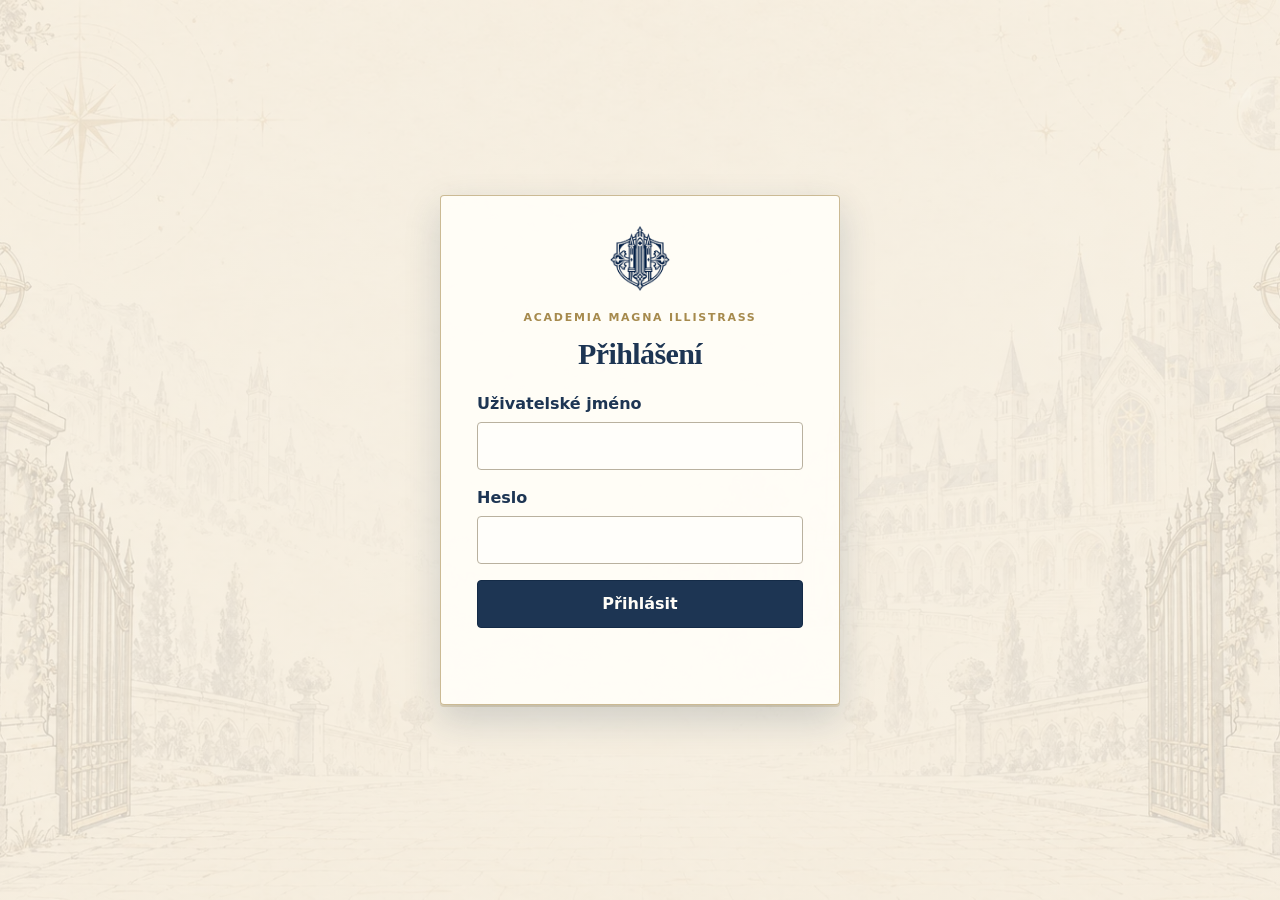
==== commit 471ea5dc: "feat: complete spells and spell slots" ====
--- a/public/character.html
+++ b/public/character.html
@@ -19,6 +19,7 @@
     <div id="student-pages" aria-label="Studentský průkaz" hidden>
       <div class="card-tabs" role="tablist" aria-label="Stránky Studentského průkazu">
         <button id="tab-card" type="button" role="tab" aria-selected="true" aria-controls="panel-card">Průkaz</button>
+        <button id="tab-spells" type="button" role="tab" aria-selected="false" aria-controls="panel-spells" tabindex="-1">Kouzla <span class="term-english">(Spells)</span></button>
         <button id="tab-inventory" type="button" role="tab" aria-selected="false" aria-controls="panel-inventory" tabindex="-1">Inventář</button>
         <button id="tab-notes" type="button" role="tab" aria-selected="false" aria-controls="panel-notes" tabindex="-1">Sešit</button>
       </div>
@@ -65,25 +66,32 @@
         </div>
         <dl>
           <div class="name"><dt><label for="edit-name">Jméno</label></dt><dd><span id="character-name"></span><input id="edit-name" type="text" required aria-describedby="error-name" hidden><span id="error-name" class="field-error" role="status"></span></dd></div>
-          <div><dt><label for="edit-race">Rasa <span class="term-english">(Race)</span></label></dt><dd><span id="character-race"></span><select id="edit-race" aria-describedby="error-race" hidden></select><span id="error-race" class="field-error" role="status"></span></dd></div>
+          <div class="race-group">
+            <dt><label for="edit-race">Rasa <span class="term-english">(Race)</span></label></dt>
+            <dd><span id="character-race"></span><select id="edit-race" aria-describedby="error-race" hidden></select><span id="error-race" class="field-error" role="status"></span></dd>
+            <div id="subrace-field" hidden>
+              <dt><label for="edit-subrace">Podrasa <span class="term-english">(Subrace)</span></label></dt>
+              <dd><span id="character-subrace"></span><select id="edit-subrace" aria-describedby="error-subrace" hidden></select><span id="error-subrace" class="field-error" role="status"></span></dd>
+            </div>
+          </div>
           <div><dt><label for="edit-class">Povolání <span class="term-english">(Class)</span></label></dt><dd><span id="character-class"></span><select id="edit-class" aria-describedby="error-class" hidden></select><span id="error-class" class="field-error" role="status"></span></dd></div>
-          <div><dt><label for="edit-background">Zázemí <span class="term-english">(Background)</span></label></dt><dd><span id="character-background"></span><input id="edit-background" type="text" placeholder="např. Folk Hero" aria-describedby="error-background" hidden><span id="error-background" class="field-error" role="status"></span></dd></div>
+          <div><dt><label for="edit-background">Zázemí <span class="term-english">(Background)</span></label></dt><dd><span id="character-background"></span><input id="edit-background" type="text" placeholder="např. Lidový hrdina (Folk Hero)" aria-describedby="error-background" hidden><span id="error-background" class="field-error" role="status"></span></dd></div>
         </dl>
       </div>
       <dl class="character-resources">
           <div><dt><label for="edit-level">Úroveň <span class="term-english">(Level)</span></label></dt><dd><span id="character-level"></span><input id="edit-level" type="number" min="1" max="20" step="1" aria-describedby="error-level" hidden><span id="error-level" class="field-error" role="status"></span><span class="resource-derived"><span>Bonus zdatnosti <span class="term-english">(Proficiency Bonus)</span></span> <output id="character-proficiency-bonus" aria-label="Bonus zdatnosti"></output></span></dd></div>
-          <div><dt><label for="edit-xp">XP <span class="term-english">(Experience Points)</span></label></dt><dd><span id="character-xp"></span><input id="edit-xp" type="number" min="0" step="1" aria-describedby="error-xp" hidden><span id="error-xp" class="field-error" role="status"></span><span id="xp-next" class="hint"></span></dd></div>
-          <div class="hp-block"><dt><span class="hp-heart" aria-hidden="true">♥</span> HP <span class="term-english">(Hit Points)</span></dt><dd>
+          <div><dt><label for="edit-xp">Zkušenosti <span class="term-english">(Experience Points)</span></label></dt><dd><span id="character-xp"></span><input id="edit-xp" type="number" min="0" step="1" aria-describedby="error-xp" hidden><span id="error-xp" class="field-error" role="status"></span><span id="xp-next" class="hint"></span></dd></div>
+          <div class="hp-block"><dt><span class="hp-heart" aria-hidden="true">♥</span> Životy <span class="term-english">(Hit Points)</span></dt><dd>
             <div class="hp-values"><span id="character-current_hp"></span><input id="edit-current_hp" aria-label="Aktuální HP" type="number" min="0" step="1" aria-describedby="error-current_hp" hidden><span>/</span><span id="character-max_hp"></span><input id="edit-max_hp" aria-label="Maximální HP" type="number" min="0" step="1" aria-describedby="error-max_hp" hidden></div>
             <span id="error-current_hp" class="field-error" role="status"></span><span id="error-max_hp" class="field-error" role="status"></span>
             <div class="hp-adjust"><button id="hp-minus" type="button" aria-label="Odečíst HP" aria-describedby="hp-hint">−</button><input id="hp-delta" type="number" min="1" step="1" value="1" aria-label="Počet HP k přidání nebo odečtení" aria-describedby="hp-hint hp-error"><button id="hp-plus" type="button" aria-label="Přidat HP" aria-describedby="hp-hint">+</button></div><span id="hp-hint" class="hint"></span><span id="hp-error" class="field-error" role="status"></span>
           </dd></div>
-          <div><dt><label for="edit-ac">AC <span class="term-english">(Armor Class)</span></label></dt><dd><span id="character-ac"></span><input id="edit-ac" type="number" min="0" step="1" aria-describedby="error-ac" hidden><span id="error-ac" class="field-error" role="status"></span><label for="edit-ac_note" class="hint">Poznámka k AC</label><span id="character-ac_note" class="hint"></span><textarea id="edit-ac_note" rows="3" placeholder="např. kožená zbroj + obratnost" aria-describedby="error-ac_note" hidden></textarea><span id="error-ac_note" class="field-error" role="status"></span></dd></div>
+          <div><dt><label for="edit-ac">Obranné číslo <span class="term-english">(Armor Class)</span></label></dt><dd><span id="character-ac"></span><input id="edit-ac" type="number" min="0" step="1" aria-describedby="error-ac" hidden><span id="error-ac" class="field-error" role="status"></span><label for="edit-ac_note" class="hint">Poznámka k AC</label><span id="character-ac_note" class="hint"></span><textarea id="edit-ac_note" rows="3" placeholder="např. kožená zbroj + obratnost" aria-describedby="error-ac_note" hidden></textarea><span id="error-ac_note" class="field-error" role="status"></span></dd></div>
         </dl>
       <p id="portrait-status" role="status" aria-live="polite"></p>
       </div>
       <details id="story-background" class="story-background">
-        <summary>Příběhové pozadí</summary>
+        <summary><span>Příběhové pozadí</span> <button class="story-background-info" type="button" aria-haspopup="dialog" aria-expanded="false" aria-controls="story-background-dialog" aria-label="Otevřít nápovědu k příběhovému pozadí"><svg width="20" height="20" viewBox="0 0 24 24" fill="none" stroke="currentColor" stroke-width="1.6" aria-hidden="true"><circle cx="12" cy="12" r="9"/><path d="M12 11v6M12 7v1"/></svg></button></summary>
         <div class="story-background-content">
           <div id="character-story-background" class="story-background-display"></div>
           <textarea id="edit-story-background" rows="10" aria-label="Příběhové pozadí" aria-describedby="story-background-hint story-background-count error-story-background" hidden></textarea>
@@ -157,6 +165,43 @@
       </form>
     </details>
       </div>
+      <div id="panel-spells" role="tabpanel" aria-labelledby="tab-spells" tabindex="0" hidden>
+        <section id="spells" class="card" aria-labelledby="spells-title" hidden>
+          <header class="card-header"><h2 id="spells-title">Kouzla <span class="term-english">(Spells)</span></h2><div class="spell-header-actions"><button id="spell-slot-info" type="button" aria-haspopup="dialog" aria-controls="study-guide" aria-label="Nápověda ke kouzelným pozicím" title="Nápověda ke kouzelným pozicím"><svg width="20" height="20" viewBox="0 0 24 24" fill="none" stroke="currentColor" stroke-width="1.6" aria-hidden="true"><circle cx="12" cy="12" r="9"/><path d="M12 11v6M12 7v1"/></svg></button><button id="spell-slot-settings" type="button" aria-haspopup="dialog" aria-label="Nastavit počet spell slotů" title="Nastavit počet spell slotů"><svg width="20" height="20" viewBox="0 0 24 24" fill="none" stroke="currentColor" stroke-width="1.6" stroke-linejoin="round" aria-hidden="true"><path d="M12 3.5 14 4l.8 2 1.8 1 2.1-.5 1.4 1.4-.5 2.1.9 1.8 2 .8v2l-2 .8-.9 1.8.5 2.1-1.4 1.4-2.1-.5-1.8.9-.8 2h-2l-.8-2-1.8-.9-2.1.5-1.4-1.4.5-2.1-.9-1.8-2-.8v-2l2-.8.9-1.8-.5-2.1 1.4-1.4 2.1.5 1.8-1z"/><circle cx="13" cy="14" r="3"/></svg></button><button id="spell-add-open" type="button" aria-haspopup="dialog" aria-controls="spell-form-dialog">+ Přidat kouzlo</button></div></header>
+          <div class="card-content">
+              <dialog id="spell-slot-adjustments" class="spell-slot-adjustments" aria-labelledby="spell-slot-settings-title">
+                <h3 id="spell-slot-settings-title">Nastavit počet spell slotů</h3>
+                <div id="spell-slot-settings-rows"></div>
+                <p id="spell-slot-settings-error" class="field-error" role="status"></p>
+                <div class="spell-slot-settings-actions">
+                  <button id="spell-slot-restore" type="button">Obnovit všechny spell sloty</button>
+                  <button id="spell-slot-adjustment-reset" type="button">Vrátit výchozí hodnoty</button>
+                  <button id="spell-slot-settings-close" type="button" autofocus>Zrušit</button>
+                  <button id="spell-slot-adjustment-save" type="button">Uložit</button>
+                </div>
+              </dialog>
+              <p id="spell-slot-error" class="field-error" role="status"></p>
+              <p id="spell-slot-status" class="spell-slot-status" role="status" aria-live="polite"></p>
+            <div id="character-spells" class="spells-list"></div>
+            <dialog id="spell-form-dialog" class="spell-slot-adjustments spell-form-dialog" aria-labelledby="spells-form-title">
+              <button id="spell-form-close" class="spell-form-close" type="button" aria-label="Zavřít formulář">×</button>
+              <form id="spells-form" class="spells-form" novalidate>
+              <h3 id="spells-form-title">Přidat kouzlo</h3>
+              <label for="spell-english-name">Anglický název <span class="term-english">(English name)</span></label>
+              <input id="spell-english-name" type="text" maxlength="100" required aria-describedby="spells-error">
+              <label for="spell-czech-name">Český název</label>
+              <input id="spell-czech-name" type="text" maxlength="100" required aria-describedby="spells-error">
+              <label for="spell-level">Úroveň <span class="term-english">(Level)</span></label>
+              <select id="spell-level" aria-describedby="spells-error"><option value="0">Trik (Cantrip)</option><option value="1">1</option><option value="2">2</option><option value="3">3</option><option value="4">4</option><option value="5">5</option><option value="6">6</option><option value="7">7</option><option value="8">8</option><option value="9">9</option></select>
+              <label for="spell-note">Poznámka</label>
+              <textarea id="spell-note" rows="4" maxlength="2000" aria-describedby="spells-error"></textarea>
+              <span id="spells-error" class="field-error" role="status"></span>
+              <div class="features-actions"><button id="spell-save" type="submit">Přidat kouzlo</button><button id="spell-cancel" type="button" hidden>Zrušit úpravy</button><p id="spells-status" role="status" aria-live="polite"></p></div>
+              </form>
+            </dialog>
+          </div>
+        </section>
+      </div>
       <div id="panel-inventory" role="tabpanel" aria-labelledby="tab-inventory" tabindex="0" hidden>
     <section id="inventory" class="card" aria-labelledby="inventory-title" hidden>
       <header class="card-header">
@@ -206,6 +251,63 @@
     </section>
       </div>
     </div>
+    <dialog id="story-background-dialog" class="study-guide story-background-dialog" aria-labelledby="story-background-dialog-title">
+      <header class="study-guide-header">
+        <h2 id="story-background-dialog-title">Jaký je příběh tvé postavy?</h2>
+        <button id="story-background-dialog-close" type="button" aria-label="Zavřít nápovědu k příběhovému pozadí" autofocus>×</button>
+      </header>
+      <div class="study-guide-content">
+        <div class="story-background-help-content">
+          <p>Každý hrdina má za sebou nějaký příběh. Jaký je ten tvůj? Následující otázky ti mohou pomoci s inspirací.</p>
+          <h3>Otázky pro inspiraci</h3>
+          <div class="story-background-questions" role="table" aria-label="Otázky pro inspiraci k příběhovému pozadí">
+            <div class="story-background-question story-background-question-header" role="row">
+              <strong role="columnheader">Otázka</strong><strong role="columnheader">Nápady</strong>
+            </div>
+            <div class="story-background-question" role="row"><span role="cell">Kde jsi vyrůstal/a?</span><span role="cell">Ve městě, na venkově, v lese, na horách…</span></div>
+            <div class="story-background-question" role="row"><span role="cell">S kým žiješ?</span><span role="cell">S rodinou, prarodiči, přáteli, opatrovníkem…</span></div>
+            <div class="story-background-question" role="row"><span role="cell">Čím se zabývá tvoje rodina?</span><span role="cell">Obchodem, řemeslem, zemědělstvím, uměním…</span></div>
+            <div class="story-background-question" role="row"><span role="cell">Jak trávíš volný čas?</span><span role="cell">Čtením, průzkumem okolí, hraním, péčí o zvířata…</span></div>
+            <div class="story-background-question" role="row"><span role="cell">V čem jsi dobrý/á?</span><span role="cell">Vyprávění, vymýšlení, šplhání, kreslení…</span></div>
+            <div class="story-background-question" role="row"><span role="cell">Jakou máš povahu?</span><span role="cell">Zvídavou, veselou, odvážnou, stydlivou…</span></div>
+            <div class="story-background-question" role="row"><span role="cell">Čeho se bojíš?</span><span role="cell">Tmy, bouřek, samoty, neúspěchu…</span></div>
+            <div class="story-background-question" role="row"><span role="cell">Co by sis přál/a zažít?</span><span role="cell">Velké dobrodružství, cestu do neznáma, setkání s drakem…</span></div>
+            <div class="story-background-question" role="row"><span role="cell">Stalo se ti někdy něco zvláštního?</span><span role="cell">Záhadný nález, podivné setkání, nevysvětlitelná událost…</span></div>
+          </div>
+          <h3>Příklady příběhového pozadí</h3>
+          <div class="story-background-examples">
+            <p><strong>Mudrc (Sage)</strong><br>Vyrůstám u babičky, která má spoustu starých knih. Rád čtu o magii, zvláštních tvorech a dávných záhadách. Neustále se na něco vyptávám.</p>
+            <p><strong>Cechovní řemeslník (Guild Artisan)</strong><br>Moji rodiče mají dílnu, kde jim často pomáhám. Baví mě vyrábět a opravovat různé věci. Mým snem je vytvořit něco, co ještě nikdo nevymyslel.</p>
+            <p><strong>Lidový hrdina (Folk Hero)</strong><br>Žiji v malé vesnici. Jednou jsem pomohl zachránit ztracené zvíře a od té doby se snažím pomáhat ostatním. Nemám rád nespravedlnost.</p>
+            <p><strong>Šlechtic (Noble)</strong><br>Pocházím z bohaté rodiny. Učím se slušnému chování a různým dovednostem. Mnohem raději bych ale poznával svět za branami našeho domova.</p>
+            <p><strong>Uličník (Urchin)</strong><br>Vyrůstám v rušném městě. Znám skoro všechny jeho uličky a tajné skrýše. Umím si poradit v nečekaných situacích a své přátele nikdy neopouštím.</p>
+            <p><strong>Akolyta (Acolyte)</strong><br>Vyrůstám poblíž chrámu, kde pomáhám s každodenními úkoly. Rád naslouchám příběhům o bozích a pomáhám lidem, kteří to potřebují.</p>
+            <p><strong>Umělec (Entertainer)</strong><br>Moje rodina cestuje z místa na místo a baví lidi svými vystoupeními. Miluji hudbu, příběhy a rozesmívání ostatních.</p>
+            <p><strong>Námořník (Sailor)</strong><br>Vyrůstám v přístavním městě. Často pomáhám na lodích a poslouchám vyprávění námořníků. Jednou bych chtěl objevit neznámý ostrov.</p>
+            <p><strong>Poustevník (Hermit)</strong><br>Žiji se svým opatrovníkem daleko od města. Poznávám rostliny, zvířata a tajemství přírody. Mám rád klid, ale zajímá mě, jak žijí ostatní.</p>
+            <p><strong>Šarlatán (Charlatan)</strong><br>Baví mě drobné triky, hádanky a vymýšlení neuvěřitelných historek. Občas někoho napálím, ale většinou to myslím jako legraci.</p>
+            <p><strong>Šarlatán (Charlatan) – doplnění stávajícího příkladu:</strong><br>Někdy používám vymyšlené jméno. Nechci totiž, aby mě našel někdo z mé minulosti.</p>
+          </div>
+          <h3>Může mít moje postava tajemství?</h3>
+          <p>Ne všechno o své postavě musíš ostatním prozradit hned. Možná něco skrýváš, něčeho lituješ nebo máš důvod tajit svou minulost. Během dobrodružství se ostatní mohou o tvém tajemství postupně dozvědět.</p>
+          <p>O svém tajemství ale řekni Vypravěči, aby s ním mohl při hraní počítat.</p>
+          <h3>Otázky pro inspiraci</h3>
+          <div class="story-background-questions" role="table" aria-label="Otázky pro inspiraci k tajemství postavy">
+            <div class="story-background-question story-background-question-header" role="row">
+              <strong role="columnheader">Otázka</strong><strong role="columnheader">Nápady</strong>
+            </div>
+            <div class="story-background-question" role="row"><span role="cell">Máš nějaké tajemství?</span><span role="cell">Skrýváš svůj původ, zvláštní předmět nebo událost z minulosti…</span></div>
+            <div class="story-background-question" role="row"><span role="cell">Udělal/a jsi někdy něco, čeho lituješ?</span><span role="cell">Něco jsi ukradl/a, někomu zalhal/a nebo porušil/a slib…</span></div>
+            <div class="story-background-question" role="row"><span role="cell">Proč své tajemství skrýváš?</span><span role="cell">Bojíš se odsouzení, někoho chráníš nebo zatím nikomu nedůvěřuješ…</span></div>
+          </div>
+          <h3>Další příklad</h3>
+          <div class="story-background-examples">
+            <p><strong>Zločinec (Criminal)</strong><br>Vyrůstal jsem v chudé části města a naučil se získávat věci, které mi nepatřily. Jednou jsem ukradl předmět, jehož významu jsem nerozuměl. Dodnes ho mám schovaný a nikomu jsem o něm neřekl.</p>
+          </div>
+          <p><strong>Pamatuj:</strong> Tyto příklady slouží pouze pro inspiraci. Můžeš je kombinovat, měnit nebo si vymyslet úplně vlastní příběh. Nemusíš být slavný hrdina ani mít výjimečnou minulost. Tvoje skutečné dobrodružství teprve začíná.</p>
+        </div>
+      </div>
+    </dialog>
     <dialog id="study-guide" class="study-guide" aria-labelledby="study-guide-title">
       <header class="study-guide-header">
         <h2 id="study-guide-title">Studijní příručka</h2>
@@ -224,14 +326,14 @@
           <h4>Rasy · D&amp;D 5e (2014)</h4>
           <p>Bonusy si do Studentského průkazu zapisuješ sám. Otevření tématu údaje postavy nemění.</p>
           <ul class="study-guide-topics">
-            <li><button id="study-guide-human" type="button" data-study-guide-topic="human" aria-controls="study-guide-race-human">Člověk <span aria-hidden="true">→</span></button></li>
-            <li><button id="study-guide-elf" type="button" data-study-guide-topic="elf" aria-controls="study-guide-race-elf">Elf <span aria-hidden="true">→</span></button></li>
+            <li><button id="study-guide-human" type="button" data-study-guide-topic="human" aria-controls="study-guide-race-human"><span class="study-guide-topic-label">Člověk <span class="term-english">(Human)</span></span><span aria-hidden="true">→</span></button></li>
+            <li><button id="study-guide-elf" type="button" data-study-guide-topic="elf" aria-controls="study-guide-race-elf"><span class="study-guide-topic-label">Elf <span class="term-english">(Elf)</span></span><span aria-hidden="true">→</span></button></li>
             <li><button id="study-guide-halfling" type="button" data-study-guide-topic="halfling" aria-controls="study-guide-race-halfling"><span class="study-guide-topic-label">Půlčík <span class="term-english">(Halfling)</span></span><span aria-hidden="true">→</span></button></li>
-            <li><button id="study-guide-dwarf" type="button" data-study-guide-topic="dwarf" aria-controls="study-guide-race-dwarf">Trpaslík <span aria-hidden="true">→</span></button></li>
-            <li><button id="study-guide-gnome" type="button" data-study-guide-topic="gnome" aria-controls="study-guide-race-gnome">Gnóm <span aria-hidden="true">→</span></button></li>
-            <li><button id="study-guide-half-elf" type="button" data-study-guide-topic="half-elf" aria-controls="study-guide-race-half-elf">Půlelf <span aria-hidden="true">→</span></button></li>
-            <li><button id="study-guide-half-orc" type="button" data-study-guide-topic="half-orc" aria-controls="study-guide-race-half-orc">Půlork <span aria-hidden="true">→</span></button></li>
-            <li><button id="study-guide-tiefling" type="button" data-study-guide-topic="tiefling" aria-controls="study-guide-race-tiefling">Tiefling <span aria-hidden="true">→</span></button></li>
+            <li><button id="study-guide-dwarf" type="button" data-study-guide-topic="dwarf" aria-controls="study-guide-race-dwarf"><span class="study-guide-topic-label">Trpaslík <span class="term-english">(Dwarf)</span></span><span aria-hidden="true">→</span></button></li>
+            <li><button id="study-guide-gnome" type="button" data-study-guide-topic="gnome" aria-controls="study-guide-race-gnome"><span class="study-guide-topic-label">Gnóm <span class="term-english">(Gnome)</span></span><span aria-hidden="true">→</span></button></li>
+            <li><button id="study-guide-half-elf" type="button" data-study-guide-topic="half-elf" aria-controls="study-guide-race-half-elf"><span class="study-guide-topic-label">Půlelf <span class="term-english">(Half-Elf)</span></span><span aria-hidden="true">→</span></button></li>
+            <li><button id="study-guide-half-orc" type="button" data-study-guide-topic="half-orc" aria-controls="study-guide-race-half-orc"><span class="study-guide-topic-label">Půlork <span class="term-english">(Half-Orc)</span></span><span aria-hidden="true">→</span></button></li>
+            <li><button id="study-guide-tiefling" type="button" data-study-guide-topic="tiefling" aria-controls="study-guide-race-tiefling"><span class="study-guide-topic-label">Tiefling <span class="term-english">(Tiefling)</span></span><span aria-hidden="true">→</span></button></li>
           </ul>
           </section>
           <section id="study-guide-classes-panel" class="study-guide-category-panel" data-study-guide-category-panel="classes" role="tabpanel" aria-labelledby="study-guide-category-classes" hidden>
@@ -275,6 +377,7 @@
             <li hidden><button id="study-guide-abilities" type="button" data-study-guide-topic="abilities" data-study-guide-section="abilities" aria-controls="study-guide-mechanic-abilities"><span class="study-guide-topic-label">Vlastnosti a záchranné hody <span class="term-english">(Ability Scores &amp; Saving Throws)</span></span><span aria-hidden="true">→</span></button></li>
             <li hidden><button id="study-guide-skills" type="button" data-study-guide-topic="skills" data-study-guide-section="skills" aria-controls="study-guide-mechanic-skills"><span class="study-guide-topic-label">Dovednosti a zdatnost <span class="term-english">(Skills &amp; Proficiency)</span></span><span aria-hidden="true">→</span></button></li>
             <li hidden><button id="study-guide-features" type="button" data-study-guide-topic="features" data-study-guide-section="features" aria-controls="study-guide-mechanic-features"><span class="study-guide-topic-label">Schopnosti <span class="term-english">(Features)</span></span><span aria-hidden="true">→</span></button></li>
+            <li hidden><button id="study-guide-spells" type="button" data-study-guide-topic="spells" data-study-guide-section="spells" aria-controls="study-guide-mechanic-spells"><span class="study-guide-topic-label">Spell slots (Kouzelné pozice)</span><span aria-hidden="true">→</span></button></li>
           </ul>
           </section>
         </section>
@@ -317,7 +420,11 @@
             </ul>
             <h4>Příklad</h4>
             <p>V temné chodbě dokážeš díky elfímu zraku rozeznat překážku, kterou člověk bez světla nemusí vidět.</p>
-            <p>Další vlastnosti závisí na druhu elfa. Ty ti upřesní Vypravěč.</p>
+            <h4>Podrasy <span class="term-english">(Subraces)</span></h4>
+            <p>Podrasa přidává vlastnosti k elfovým vlastnostem výše, nic z nich nenahrazuje. Bonusy si do průkazu zapisuješ sám.</p>
+            <details data-subrace-code="high_elf"><summary>Vznešený elf (High Elf)</summary><p><strong>V čem vyniká?</strong> V učení, kouzlech a přesné práci se zbraněmi.</p><ul><li><strong>Vlastnosti:</strong> Inteligence +1.</li><li><strong>Elfí zbraňový výcvik:</strong> Jsi zdatný s dlouhým a krátkým mečem, dlouhým a krátkým lukem.</li><li><strong>Trik:</strong> Znáš jeden trik z kouzelnického seznamu; používá Inteligenci.</li><li><strong>Jazyk navíc:</strong> Vybereš si jeden další jazyk.</li></ul><p><strong>Příklad:</strong> Vybereš si trik Světélkující ruka a při sesílání používáš svou Inteligenci.</p></details>
+            <details data-subrace-code="wood_elf"><summary>Lesní elf (Wood Elf)</summary><p><strong>V čem vyniká?</strong> V pohybu a skrývání se v přírodě.</p><ul><li><strong>Vlastnosti:</strong> Moudrost +1.</li><li><strong>Elfí zbraňový výcvik:</strong> Jsi zdatný s dlouhým a krátkým mečem, dlouhým a krátkým lukem.</li><li><strong>Rychlý krok:</strong> Tvá rychlost je 7 sáhů (35 stop).</li><li><strong>Maska divočiny:</strong> Můžeš se pokusit skrýt, když tě lehce zakrývá přírodní jev, například listí, hustý déšť, padající sníh, mlha nebo jiné rostliny.</li></ul><p><strong>Příklad:</strong> V mlze se můžeš zkusit skrýt, i když se za tebou neukrývá zeď.</p></details>
+            <details data-subrace-code="drow"><summary>Temný elf / Drow (Dark Elf)</summary><p><strong>V čem vyniká?</strong> V kouzlech a vidění v hluboké tmě, ale slunce mu ztěžuje soustředění.</p><ul><li><strong>Vlastnosti:</strong> Charisma +1.</li><li><strong>Zlepšené vidění ve tmě:</strong> Dosah máš 24 sáhů (120 stop).</li><li><strong>Citlivost na sluneční světlo:</strong> Když jsi ty, cíl tvého útoku nebo věc, kterou zrakem vnímáš, na přímém slunci, máš nevýhodu k hodům na útok a k ověřením Moudrosti (Vnímání), která spoléhají na zrak.</li><li><strong>Drowí magie:</strong> Od 1. úrovně znáš trik <em>Dancing Lights (Tančící světla)</em>. Od 3. úrovně můžeš jednou za důkladný odpočinek seslat <em>Faerie Fire (Vílin oheň)</em>. Od 5. úrovně můžeš jednou za důkladný odpočinek seslat <em>Darkness (Temnota)</em>. Pro tato kouzla používáš Charisma.</li><li><strong>Drowí zbraňový výcvik:</strong> Jsi zdatný s rapírem, krátkým mečem a ruční kuší.</li></ul><p><strong>Příklad:</strong> Na 3. úrovni můžeš jednou mezi důkladnými odpočinky použít <em>Faerie Fire (Vílin oheň)</em>, aby se nepřátelé lépe ukázali.</p></details>
           </article>
           <article id="study-guide-race-halfling" aria-labelledby="study-guide-halfling-title" hidden>
             <h3 id="study-guide-halfling-title" tabindex="-1">Půlčík (Halfling)</h3>
@@ -337,7 +444,10 @@
             </ul>
             <h4>Příklad</h4>
             <p>Házíš k20 na překonání překážky a padne ti 1. Díky hobitímu štěstí můžeš hodit znovu!</p>
-            <p>Další vlastnosti závisí na druhu hobita. Ty ti upřesní Vypravěč.</p>
+            <h4>Podrasy <span class="term-english">(Subraces)</span></h4>
+            <p>Podrasa přidává vlastnosti k půlčíkovým vlastnostem výše, nic z nich nenahrazuje. Bonusy si do průkazu zapisuješ sám.</p>
+            <details data-subrace-code="lightfoot_halfling"><summary>Půlčík tichošlápek (Lightfoot Halfling)</summary><p><strong>V čem vyniká?</strong> V nenápadném pohybu mezi většími tvory.</p><ul><li><strong>Vlastnosti:</strong> Charisma +1.</li><li><strong>Přirozená nenápadnost:</strong> Můžeš se pokusit skrýt, i když tě zakrývá jen tvor alespoň o jednu velikost větší než ty.</li></ul><p><strong>Příklad:</strong> Schováš se za vysokého kamaráda, i když za ním není strom ani zeď.</p></details>
+            <details data-subrace-code="stout_halfling"><summary>Půlčík pořízek (Stout Halfling)</summary><p><strong>V čem vyniká?</strong> V odolávání jedům.</p><ul><li><strong>Vlastnosti:</strong> Odolnost +1.</li><li><strong>Odolnost pořízka:</strong> Máš výhodu k záchranám proti jedu a odolnost vůči jedovému zranění.</li></ul><p><strong>Příklad:</strong> Když jed způsobí 8 zranění, odolnost je sníží na 4.</p></details>
           </article>
           <article id="study-guide-race-dwarf" aria-labelledby="study-guide-dwarf-title" hidden>
             <h3 id="study-guide-dwarf-title" tabindex="-1">Trpaslík (Dwarf)</h3>
@@ -358,7 +468,10 @@
             </ul>
             <h4>Příklad</h4>
             <p>Když utrpíš jedové zranění, tvoje trpasličí odolnost ho sníží na polovinu (zaokrouhleno dolů).</p>
-            <p>Další vlastnosti závisí na druhu trpaslíka. Ty ti upřesní Vypravěč.</p>
+            <h4>Podrasy <span class="term-english">(Subraces)</span></h4>
+            <p>Podrasa přidává vlastnosti k trpaslíkovým vlastnostem výše, nic z nich nenahrazuje. Bonusy si do průkazu zapisuješ sám.</p>
+            <details data-subrace-code="hill_dwarf"><summary>Kopcový trpaslík (Hill Dwarf)</summary><p><strong>V čem vyniká?</strong> Ve zdraví a houževnatosti.</p><ul><li><strong>Vlastnosti:</strong> Moudrost +1.</li><li><strong>Trpasličí nezdolnost:</strong> Maximum tvých životů se zvýší o 1 na každé úrovni, tedy i za každou další získanou úroveň.</li></ul><p><strong>Příklad:</strong> Na 3. úrovni máš díky této vlastnosti o 3 vyšší maximum HP.</p></details>
+            <details data-subrace-code="mountain_dwarf"><summary>Horský trpaslík (Mountain Dwarf)</summary><p><strong>V čem vyniká?</strong> V síle a nošení zbroje.</p><ul><li><strong>Vlastnosti:</strong> Síla +2.</li><li><strong>Trpasličí zbrojový výcvik:</strong> Jsi zdatný s lehkou i střední zbrojí.</li></ul><p><strong>Příklad:</strong> Můžeš nosit střední zbroj, aniž bys kvůli ní neměl potřebnou zdatnost.</p></details>
           </article>
           <article id="study-guide-race-gnome" aria-labelledby="study-guide-gnome-title" hidden>
             <h3 id="study-guide-gnome-title" tabindex="-1">Gnóm (Gnome)</h3>
@@ -377,7 +490,10 @@
             </ul>
             <h4>Příklad</h4>
             <p>Nepřítel se tě pokusí ovlivnit kouzlem, proti kterému házíš záchranu na Moudrost. Díky gnómské prohnanosti si hodíš dvěma k20 a použiješ vyšší výsledek.</p>
-            <p>Další vlastnosti závisí na druhu gnóma. Ty ti upřesní Vypravěč.</p>
+            <h4>Podrasy <span class="term-english">(Subraces)</span></h4>
+            <p>Podrasa přidává vlastnosti ke gnómovým vlastnostem výše, nic z nich nenahrazuje. Bonusy si do průkazu zapisuješ sám.</p>
+            <details data-subrace-code="forest_gnome"><summary>Lesní gnóm (Forest Gnome)</summary><p><strong>V čem vyniká?</strong> V malých iluzích a domlouvání se se zvířaty.</p><ul><li><strong>Vlastnosti:</strong> Obratnost +1.</li><li><strong>Přirozený kouzelník:</strong> Znáš trik <em>Minor Illusion (Drobná iluze)</em>; používá Inteligenci.</li><li><strong>Řeč s malými zvířaty:</strong> Pomocí zvuků a gest sdělíš malému nebo menšímu zvířeti jednoduché myšlenky.</li></ul><p><strong>Příklad:</strong> Můžeš veverce naznačit, že hledáš člověka v červeném plášti.</p></details>
+            <details data-subrace-code="rock_gnome"><summary>Skalní gnóm (Rock Gnome)</summary><p><strong>V čem vyniká?</strong> V alchymii a drobných vynálezech.</p><ul><li><strong>Vlastnosti:</strong> Odolnost +1.</li><li><strong>Znalost alchymie:</strong> Při ověření Inteligence (Historie) o kouzelných předmětech, alchymických předmětech nebo technických zařízeních přidáš dvojnásobek zdatnostního bonusu místo běžného zdatnostního bonusu.</li><li><strong>Kutilství:</strong> S kutilským nářadím můžeš za 1 hodinu a materiál za 10 zl. vyrobit malý přístroj: zapalovač, hračku, hudební krabičku nebo hlasitý alarm.</li></ul><p><strong>Omezení:</strong> Můžeš mít nejvýše tři takové přístroje najednou. Každý má AC 5 a 1 život, po 24 hodinách přestane fungovat, pokud ho za 1 hodinu neopravíš; rozebráním získáš materiál zpět. Zapalovač funguje jen jednou.</p><p><strong>Příklad:</strong> Hudební krabička hraje jednu melodii, dokud ji nezastavíš nebo nedohraje.</p></details>
           </article>
           <article id="study-guide-race-half-elf" aria-labelledby="study-guide-half-elf-title" hidden>
             <h3 id="study-guide-half-elf-title" tabindex="-1">Půlelf (Half-Elf)</h3>
@@ -432,7 +548,7 @@
             <li><strong>Jazyky:</strong> Obecná řeč a ďábelština.</li>
             <li><strong>Vidění ve tmě:</strong> V šeru vidíš jako za jasného světla a ve tmě jako v šeru, až na 12 sáhů (60 stop). Ve tmě nerozeznáváš barvy, jen odstíny šedi.</li>
             <li><strong>Pekelné odolání:</strong> Máš odolnost vůči ohnivému zranění.</li>
-            <li><strong>Pekelné dědictví:</strong> Od začátku znáš magický trik <em>Divotvorství</em>. Na 3. úrovni získáš <em>Pekelné pokárání</em> jako kouzlo 2. úrovně; na 5. úrovni také kouzlo <em>Tma</em>. Každé z těchto dvou kouzel můžeš touto schopností seslat jednou; použití se obnoví po důkladném odpočinku. Sesílací vlastností je Charisma. Podrobnosti kouzel ti vysvětlí Vypravěč.</li>
+            <li><strong>Pekelné dědictví:</strong> Od začátku znáš magický trik <em>Thaumaturgy (Divotvorství)</em>. Na 3. úrovni získáš <em>Hellish Rebuke (Pekelné pokárání)</em> jako kouzlo 2. úrovně; na 5. úrovni také kouzlo <em>Darkness (Tma)</em>. Každé z těchto dvou kouzel můžeš touto schopností seslat jednou; použití se obnoví po důkladném odpočinku. Sesílací vlastností je Charisma. Podrobnosti kouzel ti vysvětlí Vypravěč.</li>
             </ul>
             <h4>Příklad</h4>
             <p>Zasáhne tě plamen, který by ti způsobil 10 bodů ohnivého zranění. Díky Pekelnému odolání utrpíš pouze <strong>5 bodů zranění</strong>.</p>
@@ -441,6 +557,39 @@
           <article id="study-guide-mechanic-abilities" aria-labelledby="study-guide-abilities-title" hidden><h3 id="study-guide-abilities-title" tabindex="-1">Vlastnosti, modifikátory a záchranné hody</h3><p><strong>Vlastnosti</strong> ukazují, v čem je tvoje postava silná a co jí jde hůř. Každá postava má šest vlastností: Sílu, Obratnost, Odolnost, Inteligenci, Moudrost a Charisma.</p><details><summary>Podrobnosti</summary><p><strong>Modifikátor</strong> je bonus nebo postih, který používáš při hodech. Hodnota 10 nebo 11 znamená +0, hodnota 14 nebo 15 znamená +2 a hodnota 8 nebo 9 znamená −1. Modifikátor ti počítá aplikace.</p><p><strong>Záchranný hod</strong> používáš, když se tvoje postava snaží odolat nebezpečí – například jedu, pasti nebo kouzlu. Hodíš k20 a přičteš bonus Záchrany, který vidíš na průkazu. Plná tečka ● znamená, že je tvoje postava v tomto záchranném hodu zdatná; zdatnost už aplikace započítala.</p><p><strong>Příklad:</strong> Chceš přeskočit překážku? Vypravěč ti řekne, jestli bude potřeba hod na Sílu nebo něco jiného. Když hodíš 12 a máš modifikátor +2, výsledek je 14.</p></details></article>
           <article id="study-guide-mechanic-skills" aria-labelledby="study-guide-skills-title" hidden><h3 id="study-guide-skills-title" tabindex="-1">Dovednosti a zdatnost</h3><p><strong>Dovednosti</strong> ukazují, co tvoje postava umí nebo v čem má výcvik. Když Vypravěč požádá o hod na Dovednost, hodíš k20 a přičteš bonus, který u ní vidíš na průkazu.</p><details><summary>Podrobnosti</summary><p><strong>Zdatnost</strong> znamená, že tvoje postava má v určité Dovednosti výcvik. ● znamená, že jsi v Dovednosti zdatný. ○ znamená, že v ní zdatný nejsi. Přesto ji můžeš zkusit použít! Průkaz už bonus spočítal. K hodu přičti jen zobrazené číslo.</p><p><strong>Příklad:</strong> Máš modifikátor Obratnosti +3 a jsi zdatný v Akrobacii (+2). Na průkazu uvidíš bonus Akrobacie +5.</p><p><strong>Důležité:</strong> Zdatnost si zaškrtni podle své postavy a pokynů Vypravěče, ne podle toho, co bys právě chtěl umět.</p><details><summary>Co znamená 18 Dovedností?</summary><ul><li><strong>Akrobacie (Acrobatics, DEX):</strong> Udržet rovnováhu a zvládnout obratný pohyb.</li><li><strong>Zacházení se zvířaty (Animal Handling, WIS):</strong> Uklidnit nebo zvládnout zvíře.</li><li><strong>Arkána (Arcana, INT):</strong> Vybavit si znalosti o magii.</li><li><strong>Atletika (Athletics, STR):</strong> Šplhat, skákat a plavat v náročných podmínkách.</li><li><strong>Klamání (Deception, CHA):</strong> Přesvědčivě lhát nebo něco předstírat.</li><li><strong>Historie (History, INT):</strong> Vzpomenout si na události a znalosti z minulosti.</li><li><strong>Vhled (Insight, WIS):</strong> Odhadnout úmysly a pocity druhého.</li><li><strong>Zastrašování (Intimidation, CHA):</strong> Přimět druhého spolupracovat hrozbou nebo nátlakem.</li><li><strong>Vyšetřování (Investigation, INT):</strong> Hledat stopy a vyvozovat z nich závěry.</li><li><strong>Lékařství (Medicine, WIS):</strong> Ošetřit člověka nebo poznat příznaky nemoci.</li><li><strong>Příroda (Nature, INT):</strong> Vybavit si znalosti o zvířatech, rostlinách a přírodě.</li><li><strong>Vnímání (Perception, WIS):</strong> Všimnout si zvuku, pohybu nebo něčeho skrytého.</li><li><strong>Vystupování (Performance, CHA):</strong> Zaujmout publikum hudbou, tancem nebo herectvím.</li><li><strong>Přesvědčování (Persuasion, CHA):</strong> Domluvit se, získat důvěru nebo někoho přesvědčit.</li><li><strong>Náboženství (Religion, INT):</strong> Vybavit si znalosti o bozích, obřadech a víře.</li><li><strong>Mrštnost rukou (Sleight of Hand, DEX):</strong> Šikovně zacházet s drobnými předměty nebo je nenápadně schovat.</li><li><strong>Plížení (Stealth, DEX):</strong> Pohybovat se potichu nebo se skrýt před pohledy.</li><li><strong>Přežití (Survival, WIS):</strong> Orientovat se v přírodě, sledovat stopy a hledat cestu.</li></ul><p><strong>Pamatuj:</strong> Vypravěč rozhoduje, jestli máš házet a jaká Vlastnost se při konkrétní situaci použije.</p></details></details></article>
           <article id="study-guide-mechanic-features" aria-labelledby="study-guide-features-title" hidden><h3 id="study-guide-features-title" tabindex="-1">Schopnosti (Features)</h3><p><strong>Schopnost</strong> je něco zvláštního, co tvoje postava umí díky rase, povolání nebo jiné části svého příběhu a pravidel.</p><details><summary>Podrobnosti</summary><p><strong>Příklad:</strong> Bojovník má <strong>Druhý dech</strong>, díky kterému si může během boje obnovit část životů.</p><p>Na průkaz si můžeš zapsat <strong>název schopnosti a krátkou poznámku</strong>, abys nezapomněl, co dělá.</p><p>Některé schopnosti můžeš použít jen za určitých podmínek nebo omezený početkrát. Podrobnosti ti vysvětlí Vypravěč. <strong>Aplikace použití schopností nehlídá.</strong></p></details></article>
+          <article id="study-guide-mechanic-spells" aria-labelledby="study-guide-spells-title" hidden>
+            <h3 id="study-guide-spells-title" tabindex="-1">Spell slots (Kouzelné pozice)</h3>
+            <h4>Co jsou spell sloty?</h4>
+            <p>Spell slot si můžeš představit jako zásobu magické energie, kterou tvoje postava používá k sesílání kouzel.</p>
+            <p>Když běžně sešleš kouzlo 1. nebo vyšší úrovně, spotřebuješ jeden spell slot.</p>
+            <p>Počet slotů závisí hlavně na povolání a úrovni postavy.</p>
+            <p>Spell slot není samotné kouzlo. Jedno kouzlo můžeš seslat opakovaně, dokud máš vhodné dostupné pozice a splňuješ pravidla pro jeho seslání.</p>
+            <details><summary>Jak fungují úrovně?</summary>
+              <p>Úroveň postavy a úroveň kouzla jsou dvě různé věci.</p>
+              <p>Kouzla mají úrovně 0 až 9. Kouzla 0. úrovně se nazývají triky.</p>
+              <p>Kouzlo 1. úrovně můžeš seslat pomocí slotu 1. nebo vyšší úrovně. Kouzlo 2. úrovně ale nemůžeš seslat pomocí slotu 1. úrovně.</p>
+              <p>Některá kouzla mají silnější účinek při použití vyššího slotu. To se dozvíš z popisu konkrétního kouzla.</p>
+              <p><strong>Příklad:</strong> Znáš kouzlo Magic Missile (Magická střela), které je na 1. úrovni. Můžeš ho seslat pomocí slotu 1. úrovně nebo slotu 2. úrovně. Vždy spotřebuješ právě jeden zvolený slot.</p>
+            </details>
+            <details><summary>Co jsou triky (Cantrips)?</summary>
+              <p>Triky jsou kouzla 0. úrovně. K jejich běžnému sesílání nepotřebuješ spell slot, takže je můžeš sesílat opakovaně, aniž bys spotřebovával kouzelné pozice.</p>
+            </details>
+            <details><summary>Jak sloty používám v aplikaci?</summary>
+              <ul><li>Plný diamant = slot můžeš použít.</li><li>Diamant s křížkem = slot už je spotřebovaný.</li><li>Kliknutím na plný diamant ho spotřebuješ.</li><li>Kliknutím na spotřebovaný diamant ho obnovíš.</li></ul>
+              <p>Například 2/4 znamená, že máš 2 dostupné sloty ze 4 celkových.</p>
+              <p>V nastavení můžeš také obnovit všechny sloty najednou nebo změnit jejich celkový počet.</p>
+              <p>Aplikace sloty nespotřebovává automaticky při seslání kouzla. Rozhoduješ o tom ty.</p>
+            </details>
+            <details><summary>Kdy se sloty obnovují?</summary>
+              <p>V D&amp;D 5e (2014) se běžné spell sloty zpravidla obnovují po dokončení dlouhého odpočinku.</p>
+              <p>Některá povolání a schopnosti mají zvláštní pravidla. Například Warlock (Černokněžník) používá Pact Magic a jeho sloty se obnovují po krátkém i dlouhém odpočinku.</p>
+              <p>Aplikace odpočinky nevyhodnocuje. Sloty obnovíš ručně podle pravidel a pokynů PJ.</p>
+            </details>
+            <details><summary>Důležité připomenutí</summary>
+              <p>Mít volný spell slot ještě automaticky neznamená, že můžeš seslat jakékoli kouzlo. Musíš také dané kouzlo znát nebo mít připravené podle pravidel svého povolání.</p>
+              <p>Existují i zvláštní způsoby sesílání bez spotřebování slotu, například některé rituály. Ty ti podle potřeby vysvětlí PJ.</p>
+            </details>
+          </article>
           </section>
           <section class="study-guide-classes" aria-label="Povolání">
           <article id="study-guide-class-barbarian" aria-labelledby="study-guide-barbarian-title" hidden><h3 id="study-guide-barbarian-title" tabindex="-1">Barbar (Barbarian)</h3><p><strong>Chceš se vrhnout do boje a hodně vydržet?</strong> Barbar spoléhá na sílu, odolnost a bojový hněv. Nejlépe mu to jde v boji zblízka.</p><p><strong>Důležité vlastnosti:</strong> Síla, Odolnost. <strong>Kouzlení na 1. úrovni:</strong> Ne.</p><details><summary>Podrobnosti</summary><p><strong>Na 1. úrovni:</strong> <em>Bojový hněv (Rage)</em> tě na krátkou dobu posílí: lépe útočíš silou, více zraňuješ a odoláváš běžnému fyzickému zranění. <em>Obrana beze zbroje (Unarmored Defense)</em> ti umožní počítat AC podle Obratnosti a Odolnosti, pokud nenosíš zbroj.</p><p><strong>Pozor:</strong> Hněv má omezený počet použití a má pravidla, kdy skončí. <strong>Příklad:</strong> Chráníš družinu před nepřítelem v první řadě.</p></details></article>
--- a/public/styles.css
+++ b/public/styles.css
@@ -32,6 +32,11 @@
 :where(.character-page) .study-guide-backgrounds article details summary { cursor: pointer; color: var(--accent); font-weight: 700; }
 :where(.character-page) .study-guide-backgrounds article details p { margin: 0; padding: 8px 0; }
 :where(.character-page) .study-guide-backgrounds article details p + p { border-top: 1px solid rgb(166 138 77 / 28%); }
+:where(.character-page) .study-guide-races article details { margin-top: 12px; padding: 10px 12px; border: 1px solid rgb(166 138 77 / 45%); border-radius: 4px; background: rgb(255 249 236 / 55%); }
+:where(.character-page) .study-guide-races article details summary { cursor: pointer; color: var(--accent); font-weight: 700; }
+:where(.character-page) .study-guide-races article details p { margin: 0; padding: 8px 0; }
+:where(.character-page) .study-guide-races article details p + p { border-top: 1px solid rgb(166 138 77 / 28%); }
+:where(.character-page) .study-guide-races article details ul { margin-block: 4px 8px; padding-left: 20px; }
 :where(.character-page) .study-guide-classes { max-width: 70ch; }
 :where(.character-page) .study-guide-classes article details { margin-top: 12px; padding: 10px 12px; border: 1px solid rgb(166 138 77 / 45%); border-radius: 4px; background: rgb(255 249 236 / 55%); }
 :where(.character-page) .study-guide-classes article details summary { cursor: pointer; color: var(--accent); font-weight: 700; }
@@ -68,7 +73,10 @@
 :where(.home-page) * { box-sizing: border-box; }
 :where(.home-page) main { width: min(100% - 32px, 960px); margin: 40px auto; }
 :where(.home-page) main.players-open { margin-top: 24px; }
+:where(.home-page) main.players-open { width: min(100% - 32px, 1280px); }
 :where(.home-page) :where(#home-content, #leader-content, .content-section) { display: grid; gap: 24px; }
+:where(.home-page) #leader-maps { gap: 14px; }
+:where(.home-page) #leader-npcs { gap: 14px; }
 :where(.home-page) h1 { margin: 0; color: #243b57; font: 600 clamp(30px, 4vw, 40px)/1.15 Georgia, "Times New Roman", serif; letter-spacing: -.02em; }
 :where(.home-page) p { margin: 0; }
 :where(.home-page) .academy-header { display: grid; justify-items: center; gap: 8px; margin: 0 auto 28px; text-align: center; }
@@ -88,20 +96,65 @@
 .home-page .action-card-description { color: #526171; font-size: 14px; line-height: 1.4; }
 :where(.home-page) .content-section > button, :where(.home-page) form button, :where(.home-page) #players-list button { min-height: 44px; padding: 10px 16px; border: 1px solid #c3b791; border-radius: 6px; background: #fffdf8; color: #314f63; font: inherit; cursor: pointer; }
 :where(.home-page) button:hover:not(:disabled) { border-color: #a68a4d; background: #f8f4e9; }
-:where(.home-page) .card-list, :where(.home-page) #players-list { display: grid; gap: 12px; margin: 0; padding: 0; list-style: none; }
-:where(.home-page) #players-list button { width: 100%; text-align: left; font-weight: 600; }
-:where(.home-page) .map-card { display: flex; align-items: center; justify-content: space-between; gap: 16px; padding: 16px; border: 1px solid #d5cdbd; border-radius: 8px; background: #fffdf8; box-shadow: 0 3px 10px rgb(38 52 66 / 6%); }
-:where(.home-page) .map-card-summary { display: flex; min-width: 0; align-items: center; flex-wrap: wrap; gap: 8px 12px; }
-:where(.home-page) .map-card-name { color: #243b57; font-weight: 650; overflow-wrap: anywhere; }
-:where(.home-page) .map-card-type { padding: 2px 8px; border: 1px solid #d5cdbd; border-radius: 4px; font-size: 13px; }
-:where(.home-page) .map-card-status { color: #6e5b2b; font-size: 13px; font-weight: 700; letter-spacing: .04em; text-transform: uppercase; }
-:where(.home-page) .map-card-actions { display: flex; flex-wrap: wrap; justify-content: flex-end; gap: 8px; }
-:where(.home-page) .map-card-actions button { min-width: 100px; }
-:where(.home-page) #leader-sheet { width: 100%; height: 80vh; border: 0; margin-top: 16px; }
+:where(.home-page) .card-list, :where(.home-page) #players-list { display: grid; gap: 10px; margin: 0; padding: 0; list-style: none; }
+:where(.home-page) .players-workspace { display: grid; grid-template-columns: minmax(240px, 280px) minmax(0, 1fr); align-items: start; gap: 24px; }
+:where(.home-page) #players-list { align-content: start; }
+:where(.home-page) #players-list button { width: 100%; min-width: 0; text-align: left; font-weight: 600; overflow-wrap: anywhere; }
+:where(.home-page) #players-list button[aria-current="true"] { border-color: #d8ba77; color: #fff3d2; background: #1d3553; box-shadow: inset 0 2px #d8ba77, 0 3px 10px rgb(29 53 83 / 18%); }
+:where(.home-page) #players-list button[aria-current="true"] .character-owner-username { color: #d9d2c2; }
+:where(.home-page) .maps-heading { display: flex; align-items: center; justify-content: space-between; gap: 16px; }
+:where(.home-page) .maps-heading h1 { min-width: 0; }
+:where(.home-page) #add-map-button { flex: 0 0 auto; min-height: 44px; padding: 9px 16px; border-color: #a68a4d; background: #1d3553; color: #fff3d2; box-shadow: inset 0 1px #d8ba77; font-weight: 700; }
+:where(.home-page) #add-map-button:hover:not(:disabled) { border-color: #d8ba77; background: #29496b; }
+:where(.home-page) .map-card { display: flex; align-items: center; justify-content: space-between; gap: 16px; padding: 10px 14px 10px 16px; border: 1px solid #d5cdbd; border-radius: 7px; background: #fffdf8; box-shadow: 0 2px 6px rgb(38 52 66 / 5%); }
+:where(.home-page) .map-card-active { border-color: #d8ba77; background: #fffdf8; box-shadow: inset 3px 0 #a68a4d, 0 2px 6px rgb(29 53 83 / 7%); }
+:where(.home-page) .map-card-main { display: flex; min-width: 0; flex: 1 1 auto; align-items: center; gap: 12px; }
+:where(.home-page) .map-card-preview { display: grid; flex: 0 0 100px; width: 100px; height: 75px; place-items: center; overflow: hidden; border: 1px solid #d5cdbd; border-radius: 5px; color: #6e6b61; background: #f7f0df; font-size: 11px; line-height: 1.2; text-align: center; }
+:where(.home-page) .map-card-preview-image { display: block; width: 100%; height: 100%; object-fit: cover; opacity: 0; transition: opacity 120ms ease; }
+:where(.home-page) .map-card-preview-loaded .map-card-preview-image { opacity: 1; }
+:where(.home-page) .map-card-preview-error .map-card-preview-image { display: none; }
+:where(.home-page) .map-card-preview-placeholder { max-width: 9ch; padding: 4px; }
+:where(.home-page) .map-card-preview-error { border-color: #c3b791; background: #f2eee5; }
+:where(.home-page) .map-card-summary { min-width: 0; flex: 1 1 auto; }
+:where(.home-page) .map-card-details { min-width: 0; }
+:where(.home-page) .map-card-name { color: #243b57; font-weight: 750; overflow-wrap: anywhere; }
+:where(.home-page) .map-card-tags { display: flex; flex-wrap: wrap; gap: 5px; margin-top: 5px; }
+:where(.home-page) .map-card-type { padding: 2px 8px; border: 1px solid #d5cdbd; border-radius: 999px; color: #526171; background: #f7f0df; font-size: 12px; font-weight: 650; }
+:where(.home-page) .map-card-status { padding: 2px 8px; border: 1px solid #a68a4d; border-radius: 999px; color: #6e5b2b; background: #fff6dc; font-size: 12px; font-weight: 750; letter-spacing: .04em; text-transform: uppercase; }
+:where(.home-page) .map-card-actions { display: flex; flex-wrap: wrap; justify-content: flex-end; gap: 10px; }
+:where(.home-page) .map-card-actions button { min-width: 88px; min-height: 44px; padding: 9px 12px; border-radius: 5px; }
+:where(.home-page) .map-card-actions button:focus-visible, :where(.home-page) #add-map-button:focus-visible { outline: 3px solid #d8ba77; outline-offset: 2px; }
+:where(.home-page) .map-card-actions .map-card-activate { border-color: #a68a4d; color: #314f63; background: #fffdf8; }
+:where(.home-page) .map-card-actions .map-card-activate:hover:not(:disabled) { border-color: #a68a4d; background: #f8f4e9; }
+:where(.home-page) .map-card-actions .map-card-prepare { border-color: #a68a4d; color: #fff3d2; background: #1d3553; box-shadow: inset 0 1px #d8ba77; font-weight: 700; }
+:where(.home-page) .map-card-actions .map-card-prepare:hover:not(:disabled) { border-color: #d8ba77; background: #29496b; }
+:where(.home-page) .map-card-actions .map-card-delete { min-width: 76px; border-color: #b86d66; color: #fff8f6; background: #a9473d; }
+:where(.home-page) .map-card-actions .map-card-delete:hover:not(:disabled) { border-color: #8f2f28; background: #8f2f28; }
+:where(.home-page) #leader-sheet { display: block; width: 100%; height: 1px; border: 0; margin: 0; }
+:where(.home-page) #players-list button:focus-visible { outline: 3px solid #d8ba77; outline-offset: 2px; }
 :where(.home-page) #navigation-status { color: #526171; }
 :where(.home-page) #session-logout { display: block; margin: 0 0 24px auto; padding: 8px 14px; border: 1px solid #c3b791; border-radius: 6px; background: transparent; color: #68685f; font: inherit; cursor: pointer; }
 :where(.home-page) #session-logout:hover { color: #314f63; border-color: #a68a4d; background: #fffdf8; }
 :where(.home-page) .error-message { color: #b42318; }
+:where(.home-page) .character-visibility { display: grid; gap: 0; }
+:where(.home-page) .character-visibility > h2 { margin: 0; }
+:where(.home-page) .character-visibility > p { margin: 4px 0 0; }
+:where(.home-page) #character-visibility-controls { display: flex; flex-wrap: wrap; align-items: flex-start; justify-content: flex-start; gap: 10px; }
+:where(.home-page) .character-visibility > #character-visibility-controls { margin-top: 16px; }
+:where(.home-page) .character-visibility-toggle { position: relative; display: inline-flex; width: fit-content; max-width: 100%; min-height: 48px; align-items: center; gap: 12px; padding: 9px 14px; border: 1px solid rgb(166 138 77 / 58%); border-radius: 999px; color: #1d3553; background: #fffdf7; box-shadow: 0 3px 10px rgb(29 53 83 / 7%); cursor: pointer; line-height: 1.25; }
+:where(.home-page) .character-visibility-toggle:hover { border-color: #a68a4d; box-shadow: 0 5px 14px rgb(29 53 83 / 12%); }
+:where(.home-page) .character-visibility-toggle:has(input:checked) { border-color: #d8ba77; color: #fff3d2; background: #1d3553; box-shadow: inset 0 2px #d8ba77, 0 4px 12px rgb(29 53 83 / 18%); }
+:where(.home-page) .character-visibility-toggle-text { display: flex; min-width: 0; align-items: baseline; flex-wrap: wrap; gap: 4px; overflow-wrap: anywhere; }
+:where(.home-page) .character-visibility-toggle-czech { font-weight: 700; }
+:where(.home-page) .character-visibility-toggle-english { color: #6e6b61; font-size: .82em; }
+:where(.home-page) .character-visibility-toggle:has(input:checked) .character-visibility-toggle-english { color: #d9d2c2; }
+:where(.home-page) .character-visibility-toggle input { position: absolute; width: 1px; height: 1px; margin: -1px; overflow: hidden; clip: rect(0 0 0 0); clip-path: inset(50%); white-space: nowrap; }
+:where(.home-page) .character-visibility-toggle::after { flex: 0 0 38px; width: 38px; height: 22px; border: 1px solid #a68a4d; border-radius: 999px; background: #e7ddc8; box-shadow: inset 0 1px 3px rgb(29 53 83 / 16%); content: ''; pointer-events: none; }
+:where(.home-page) .character-visibility-toggle::before { position: absolute; right: 33px; width: 16px; height: 16px; border-radius: 50%; background: #1d3553; box-shadow: 0 1px 3px rgb(29 53 83 / 28%); content: ''; pointer-events: none; transition: transform 120ms ease, background-color 120ms ease; }
+:where(.home-page) .character-visibility-toggle:has(input:checked)::before { background: #d8ba77; transform: translateX(16px); }
+:where(.home-page) .character-visibility-toggle:has(input:focus-visible) { outline: 3px solid #d8ba77; outline-offset: 2px; }
+:where(.home-page) .character-visibility-toggle:has(input:disabled) { cursor: wait; opacity: .72; }
+:where(.home-page) #character-visibility-status { margin-top: 8px; }
 :where(.home-page) .prep-viewport { position: relative; width: 100%; height: 60vh; overflow: hidden; background: #d1d5db; }
 :where(.home-page) .prep-space { position: absolute; transform-origin: top left; }
 :where(.home-page) .prep-image { display: block; max-width: none; }
@@ -142,12 +195,22 @@
   .home-page .action-grid { grid-template-columns: 1fr; }
   .home-page .action-card { min-height: 112px; }
   :where(.home-page) .map-card { align-items: stretch; flex-direction: column; }
-  :where(.home-page) .map-card-actions { justify-content: flex-start; }
+  :where(.home-page) .map-card-actions { width: 100%; justify-content: flex-start; }
+  :where(.home-page) .map-card-actions button { flex: 1 1 120px; }
+  :where(.home-page) .npc-card { align-items: flex-start; flex-wrap: wrap; }
+  :where(.home-page) .npc-card-actions { width: 100%; flex: 1 0 100%; justify-content: flex-start; }
+  :where(.home-page) .npc-card-actions button { flex: 1 1 120px; }
+  :where(.home-page) .npc-form-actions { justify-content: stretch; }
+  :where(.home-page) .npc-form-actions button { flex: 1 1 120px; }
   :where(.home-page):has(#login-form:not([hidden])) main { width: min(100% - 24px, 400px); }
   :where(.home-page):has(#login-form:not([hidden])) body { background-attachment: scroll; }
   :where(.home-page) .academy-header { margin-bottom: 20px; }
   :where(.home-page) .academy-header .academy-emblem { width: 64px; height: 64px; }
   :where(.home-page) .academy-header-name { font-size: 11px; letter-spacing: .12em; }
+}
+@media (max-width: 760px) {
+  :where(.home-page) .players-workspace { grid-template-columns: minmax(0, 1fr); gap: 16px; }
+  :where(.home-page) #players-list { grid-template-columns: repeat(auto-fit, minmax(min(100%, 190px), 1fr)); gap: 8px; }
 }
 
 /* Homepage scenery is absent from login and all administrative/game views. */
@@ -353,11 +416,46 @@
   .home-page .action-card :is(.action-card-title, .action-card-description) { align-self: center; }
 }
 
-.home-page #leader-npc-form { display: grid; gap: 8px; }
-.home-page #leader-npc-form input { min-width: 0; max-width: 100%; padding: 8px; font: inherit; }
-.home-page .npc-card { display: flex; flex-wrap: wrap; gap: 12px; align-items: center; padding: 16px; background: #fffdf8; border: 1px solid #d5cdbd; border-radius: 8px; }
-.home-page .npc-card img { width: 64px; height: 64px; object-fit: cover; }
-.home-page .npc-card span { flex: 1; min-width: 100px; overflow-wrap: anywhere; }
+.home-page .npcs-heading { display: flex; align-items: center; justify-content: space-between; gap: 16px; }
+.home-page .npcs-heading h1 { min-width: 0; }
+.home-page #add-npc-button { flex: 0 0 auto; min-height: 44px; padding: 9px 16px; border-color: #a68a4d; background: #1d3553; color: #fff3d2; box-shadow: inset 0 1px #d8ba77; font-weight: 700; }
+.home-page #add-npc-button:hover:not(:disabled) { border-color: #d8ba77; background: #29496b; }
+.home-page :is(#leader-npc-form, #map-upload-form) { display: grid; gap: 8px; padding: 18px; border: 1px solid rgb(166 138 77 / 58%); border-radius: 7px; background: #fffdf8; box-shadow: 0 2px 6px rgb(38 52 66 / 5%); }
+.home-page :is(#leader-npc-form, #map-upload-form) h2 { margin: 0 0 2px; color: #243b57; font: 700 22px/1.2 Georgia, "Times New Roman", serif; }
+.home-page :is(#leader-npc-form, #map-upload-form) input { min-width: 0; max-width: 100%; min-height: 44px; padding: 8px 10px; border: 1px solid #c3b791; border-radius: 6px; color: #314f63; background: #fffdf8; font: inherit; }
+.home-page :is(#leader-npc-form, #map-upload-form) input:focus-visible { outline: 3px solid #d8ba77; outline-offset: 2px; }
+.home-page :is(#leader-npc-form, #map-upload-form) input[type="file"] { padding: 6px 8px; }
+.home-page :is(#leader-npc-form, #map-upload-form) input[type="file"]::file-selector-button { margin-right: 10px; padding: 6px 10px; border: 1px solid #a68a4d; border-radius: 5px; color: #314f63; background: #f7f0df; font: inherit; cursor: pointer; }
+.home-page :is(#leader-npc-form, #map-upload-form) input[type="file"]::file-selector-button:hover { border-color: #80662f; background: #eee2c8; }
+.home-page :is(#leader-npc-form, #map-upload-form) label { display: grid; gap: 6px; color: #314f63; font-weight: 650; }
+.home-page .npc-form-actions { display: flex; justify-content: flex-end; gap: 10px; margin-top: 8px; }
+.home-page .npc-form-actions button { min-width: 112px; min-height: 44px; padding: 9px 14px; font: inherit; }
+.home-page .npc-form-actions button:focus-visible, .home-page .map-card-actions button:focus-visible, .home-page .npc-card-actions button:focus-visible { outline: 3px solid #d8ba77; outline-offset: 2px; }
+.home-page .npc-form-actions button:disabled, .home-page .map-card-actions button:disabled, .home-page .npc-card-actions button:disabled { opacity: .6; cursor: wait; }
+.home-page #leader-npc-submit { border-color: #a68a4d; background: #1d3553; color: #fff3d2; box-shadow: inset 0 1px #d8ba77; font-weight: 700; }
+.home-page #leader-npc-submit:hover:not(:disabled) { border-color: #d8ba77; background: #29496b; }
+.home-page #map-upload-form button[type="submit"] { border-color: #a68a4d; background: #1d3553; color: #fff3d2; box-shadow: inset 0 1px #d8ba77; font-weight: 700; }
+.home-page #map-upload-form button[type="submit"]:hover:not(:disabled) { border-color: #d8ba77; background: #29496b; }
+.home-page :is(#leader-npc-cancel, #map-upload-cancel) { border-color: #a68a4d; color: #314f63; background: #fffdf8; }
+.home-page :is(#leader-npc-cancel, #map-upload-cancel):hover:not(:disabled) { border-color: #a68a4d; background: #f8f4e9; }
+.home-page .npc-card { display: flex; min-width: 0; align-items: center; gap: 14px; padding: 10px 14px 10px 16px; background: #fffdf8; border: 1px solid #d5cdbd; border-radius: 7px; box-shadow: 0 2px 6px rgb(38 52 66 / 5%); }
+.home-page .npc-card-preview { display: grid; flex: 0 0 64px; width: 64px; height: 64px; place-items: center; overflow: hidden; border: 1px solid #d5cdbd; border-radius: 6px; color: #fff3d2; background: #1d3553; font: 700 26px/1 Georgia, serif; }
+.home-page .npc-card-preview img { display: block; width: 100%; height: 100%; object-fit: cover; }
+.home-page .npc-card-preview-error { border-color: #c3b791; background: #f2eee5; }
+.home-page .npc-card-placeholder { display: grid; width: 100%; height: 100%; place-items: center; }
+.home-page .npc-card-details { min-width: 0; flex: 1 1 auto; }
+.home-page .npc-card-name { color: #243b57; font-weight: 750; overflow-wrap: anywhere; }
+.home-page #npcs-reload { justify-self: end; min-height: 40px; padding: 8px 12px; border-color: #a68a4d; color: #314f63; background: #fffdf8; }
+.home-page #npcs-reload:hover:not(:disabled) { border-color: #80662f; background: #f8f4e9; }
+.home-page .npc-card-actions { display: flex; flex: 0 0 auto; flex-wrap: wrap; justify-content: flex-end; gap: 10px; }
+.home-page .npc-card-actions button { min-width: 88px; min-height: 44px; padding: 9px 12px; border-radius: 5px; font: inherit; }
+.home-page .npc-card-actions .npc-card-primary { border-color: #a68a4d; color: #fff3d2; background: #1d3553; box-shadow: inset 0 1px #d8ba77; font-weight: 700; }
+.home-page .npc-card-actions .npc-card-primary:hover:not(:disabled) { border-color: #d8ba77; background: #29496b; }
+.home-page .npc-card-actions .npc-card-secondary { border-color: #a68a4d; color: #314f63; background: #fffdf8; }
+.home-page .npc-card-actions .npc-card-secondary:hover:not(:disabled) { border-color: #80662f; background: #f8f4e9; }
+.home-page .npc-card-actions button:focus-visible, .home-page #add-npc-button:focus-visible { outline: 3px solid #d8ba77; outline-offset: 2px; }
+.home-page .npc-card-actions .npc-card-destructive { border-color: #b86d66; color: #fff8f6; background: #a9473d; }
+.home-page .npc-card-actions .npc-card-destructive:hover:not(:disabled) { border-color: #8f2f28; background: #8f2f28; }
 @font-face {
   font-family: "Character Cormorant Garamond";
   font-style: normal;
@@ -395,6 +493,8 @@
 }
 :where(.character-page) * { box-sizing: border-box; }
 :where(.character-page) body { min-height: 100vh; margin: 16px 24px; background: var(--background); }
+:where(.character-page) body[data-leader-embed="true"] { min-height: 0; }
+:root.character-page[data-leader-embed="true"] { min-height: 0; }
 /* DESIGN-6A: document shell only; preserve the existing field layout. */
 :root:where(.character-page) {
   background-color: var(--background);
@@ -420,7 +520,7 @@
   background-image: radial-gradient(ellipse at 50% 0, rgb(72 93 125 / 22%), transparent 62%);
   box-shadow: inset 0 0 0 3px rgb(166 138 77 / 15%), 0 3px 10px rgb(24 43 75 / 16%);
 }
-:where(.character-page) :is(#panel-inventory, #panel-notes) {
+:where(.character-page) :is(#panel-spells, #panel-inventory, #panel-notes) {
   padding: 16px;
   border: 2px double #b99a5a;
   border-radius: 5px;
@@ -429,7 +529,7 @@
   box-shadow: inset 0 0 0 3px rgb(166 138 77 / 15%), 0 3px 10px rgb(24 43 75 / 16%);
 }
 :where(.character-page) #panel-card:focus-visible { outline: 2px solid var(--accent); outline-offset: 3px; }
-:where(.character-page) :is(#panel-inventory, #panel-notes):focus-visible { outline: 2px solid var(--accent); outline-offset: 3px; }
+:where(.character-page) :is(#panel-spells, #panel-inventory, #panel-notes):focus-visible { outline: 2px solid var(--accent); outline-offset: 3px; }
 :where(.character-page) #student-card::before,
 :where(.character-page) #student-card::after {
   content: "";
@@ -565,7 +665,7 @@
 :where(.character-page) .edit { color: var(--accent); }
 :where(.character-page) .edit[aria-pressed="true"] { color: var(--surface); background: var(--accent); border-color: var(--accent); }
 :where(.character-page) .edit[aria-pressed="true"]:hover { background: #243e50; }
-:where(.character-page) #supplementary-info { background: transparent; border-color: transparent; }
+:where(.character-page) :is(#supplementary-info, .story-background-info) { background: transparent; border-color: transparent; }
 :where(.character-page) .identity { position: relative; isolation: isolate; display: flex; align-items: flex-start; gap: 24px; }
 :where(.character-page) .identity::after { content: ""; position: absolute; z-index: -1; top: -14px; right: 0; width: min(34%, 250px); height: 220px; background: url('./assets/images/academy-astrolabe2.webp') center / contain no-repeat; opacity: .10; pointer-events: none; user-select: none; }
 :where(.character-page) .portrait-area { width: 96px; flex: 0 0 96px; min-width: 0; }
@@ -583,7 +683,7 @@
 :where(.character-page) .character-resources > div { min-width: 0; padding: 0 8px; }
 :where(.character-page) .character-resources > div > dt { text-align: center; }
 :where(.character-page) .character-resources > div + div { border-left: 1px solid rgb(166 138 77 / 40%); }
-:where(.character-page) .character-resources > div > dd { font-size: 22px; line-height: 1.3; }
+:where(.character-page) .character-resources > div > dd { font-size: 22px; line-height: 1.3; text-align: center; }
 :where(.character-page) #character-level {
   display: flex;
   width: 86px;
@@ -623,10 +723,11 @@
 :where(.character-page) .character-resources #edit-level { font-size: 30px; line-height: 1; }
 :where(.character-page) .character-resources .hint { font-size: 14px; line-height: 1.5; color: #4d5660; }
 :where(.character-page) .hp-heart { color: #816933; font-size: 15px; }
+:where(.character-page) .character-resources :is(#edit-xp, #edit-ac, #edit-ac_note) { text-align: center; }
 :where(.character-page) .character-resources #hp-delta { flex: 1; min-width: 44px; max-width: 72px; font-size: 14px; }
-:where(.character-page) .hp-values { display: flex; align-items: center; gap: 8px; font-size: 24px; line-height: 1.3; font-weight: 700; font-variant-numeric: tabular-nums; }
+:where(.character-page) .hp-values { display: flex; align-items: center; justify-content: center; gap: 8px; font-size: 24px; line-height: 1.3; font-weight: 700; font-variant-numeric: tabular-nums; }
 :where(.character-page) .hp-values input { max-width: 88px; }
-:where(.character-page) .hp-adjust { display: flex; width: max-content; max-width: 100%; align-items: stretch; gap: 0; margin-top: 4px; border: 1px solid var(--gold); border-radius: 4px; background: var(--paper); }
+:where(.character-page) .hp-adjust { display: flex; width: max-content; max-width: 100%; align-items: stretch; gap: 0; margin: 4px auto 0; border: 1px solid var(--gold); border-radius: 4px; background: var(--paper); }
 :where(.character-page) #hp-delta { flex: 0 1 46px; width: 46px; min-width: 44px; max-width: 46px; height: 42px; padding: 4px 2px; border: 0; border-right: 1px solid rgb(166 138 77 / 55%); border-left: 1px solid rgb(166 138 77 / 55%); border-radius: 0; background: var(--surface); text-align: center; }
 :where(.character-page) .hp-adjust button { flex: 0 0 42px; min-width: 42px; height: 42px; border: 0; border-radius: 0; background: transparent; color: var(--accent); font-size: 18px; line-height: 1; }
 :where(.character-page) .hp-adjust button:enabled:hover { border-color: transparent; background: #eee2c8; }
@@ -646,6 +747,8 @@
 /* Upper-sheet hierarchy; keep the portrait and ability cards unchanged. */
 :where(.character-page) :is(.identity, .character-resources) dt { font-size: 14px; line-height: 1.5; font-weight: 600; color: #405267; overflow-wrap: anywhere; }
 :where(.character-page) .identity dl > div { min-width: 0; }
+:where(.character-page) .identity .race-group { display: grid; align-content: start; }
+:where(.character-page) .identity #subrace-field { min-width: 0; margin-top: 6px; }
 :where(.character-page) .identity dd { font-size: 18px; line-height: 1.4; font-weight: 600; }
 :where(.character-page) .identity .name dd { font-size: 24px; line-height: 1.3; font-weight: 700; }
 :where(.character-page) .identity :is(input, select) { font-size: 16px; font-weight: 600; }
@@ -669,13 +772,15 @@
 :where(.character-page) .ability-values input[readonly]::-webkit-inner-spin-button, :where(.character-page) .ability-values input[readonly]::-webkit-outer-spin-button { appearance: none; margin: 0; }
 :where(.character-page) .ability-values input[readonly][aria-invalid="true"] { border-color: var(--error); }
 :where(.character-page) .ability-derived { display: grid; min-width: 0; gap: 6px; padding-left: 10px; border-left: 1px solid rgb(166 138 77 / 45%); font-size: 13px; line-height: 1.4; }
-:where(.character-page) .ability-derived p { margin: 0; }
+:where(.character-page) .ability-derived p { min-width: 0; margin: 0; }
 :where(.character-page) .ability-derived > p:first-child { display: grid; justify-items: start; }
-:where(.character-page) .ability-derived .modifier-label { white-space: nowrap; }
+:where(.character-page) .ability-derived .modifier-label { min-width: 0; white-space: normal; overflow-wrap: anywhere; }
+:where(.character-page) .ability-derived .modifier-label .term-english { display: block; white-space: normal; }
 :where(.character-page) .ability-derived .save-row { display: grid; justify-items: start; gap: 1px; }
 :where(.character-page) .ability-derived .save-row { margin-top: 2px; padding-top: 5px; border-top: 1px solid rgb(166 138 77 / 45%); }
 :where(.character-page) .ability-derived .save-result { display: inline-flex; align-items: center; gap: 4px; }
 :where(.character-page) .ability-derived output { display: block; color: var(--accent); font-size: 18px; font-weight: 650; font-variant-numeric: tabular-nums; }
+:where(.character-page) .ability-derived output:empty::before { content: "—"; }
 :where(.character-page) .save-proficiency { color: var(--accent); font-size: 10px; vertical-align: middle; }
 :where(.character-page) .skills { margin-top: 24px; padding: 16px; border: 1px solid var(--gold); border-radius: 4px; background: linear-gradient(135deg, #fbf6e9, #f5ebd6); }
 :where(.character-page) .skills-heading { display: flex; flex-wrap: wrap; align-items: baseline; gap: 2px 10px; margin-bottom: 8px; padding-bottom: 8px; border-bottom: 1px solid rgb(166 138 77 / 60%); }
@@ -758,10 +863,12 @@
   :where(.character-page) .ability-values input { width: 56px; height: 56px; font-size: 24px; }
   :where(.character-page) .ability-values input:not([readonly]) { height: 44px; font-size: 18px; }
   :where(.character-page) .ability-values > input { display: block; margin: 0 auto 8px; }
-  :where(.character-page) .ability-derived { display: flex; align-items: baseline; justify-content: space-between; gap: 4px; padding: 6px 0 0; border-top: 1px solid rgb(166 138 77 / 45%); border-left: 0; font-size: 11px; }
-  :where(.character-page) .ability-derived .modifier-label { white-space: nowrap; }
-  :where(.character-page) .ability-derived > p:first-child { display: flex; align-items: baseline; gap: 3px; }
-  :where(.character-page) .ability-derived .save-row { display: flex; align-items: baseline; gap: 3px; margin: 0; padding: 0; border-top: 0; white-space: nowrap; }
+  :where(.character-page) .ability-derived { display: grid; grid-template-columns: minmax(0, 1fr) minmax(0, 1fr); align-items: start; gap: 4px; padding: 6px 0 0; border-top: 1px solid rgb(166 138 77 / 45%); border-left: 0; font-size: 11px; }
+  :where(.character-page) .ability-derived .modifier-label { min-width: 0; white-space: normal; overflow-wrap: anywhere; }
+  :where(.character-page) .ability-derived > p:first-child { display: flex; min-width: 0; flex-wrap: wrap; align-items: baseline; gap: 3px; }
+  :where(.character-page) .ability-derived .save-row { display: flex; min-width: 0; flex-wrap: wrap; align-items: baseline; gap: 3px; margin: 0; padding: 0; border-top: 0; white-space: normal; }
+  :where(.character-page) .ability-derived .save-row > span:first-child { min-width: 0; overflow-wrap: anywhere; }
+  :where(.character-page) .ability-derived .save-result { min-width: 0; }
   :where(.character-page) .ability-derived output { font-size: 16px; }
   :where(.character-page) .ability-derived .modifier-label { font-size: 0; }
   :where(.character-page) .ability-derived .modifier-label::before { content: "Mod."; font-size: 11px; }
@@ -784,6 +891,9 @@
 :where(.game-page) #scene-players-list { list-style: none; padding: 0; }
 :where(.game-page) #scene-players-list [role="status"] { min-height: 20px; margin: 4px 0; }
 :where(.game-page) #scene-players-list button { margin-left: 12px; font: inherit; }
+:where(.game-page) #scene-players-list .character-owner-username,
+:where(.home-page) #players-list .character-owner-username { color: var(--muted); font-size: .88em; }
+:where(.home-page) #players-list button .character-owner-username { font-weight: 400; }
 :where(.game-page) #scene-players-list [data-message-type="error"], :where(.game-page) #add-token-message[data-message-type="error"], :where(.game-page) #remove-token-message[data-message-type="error"] { color: #b42318; }
 :where(.game-page) #status, :where(.game-page) #connection { min-height: 24px; }
 :where(.game-page) #map-select { padding: 6px; font: inherit; }
@@ -848,6 +958,62 @@
 :where(.character-page) .features-form label { display: block; margin-top: 10px; color: var(--accent); font-weight: 600; }
 :where(.character-page) .features-form input, :where(.character-page) .features-form textarea { box-sizing: border-box; width: 100%; margin-top: 4px; padding: 8px; font: inherit; color: var(--text); background: #fffdf7; border: 1px solid var(--gold); border-radius: 3px; }
 :where(.character-page) .features-form textarea { resize: vertical; }
+:where(.character-page) .spells-list { display: grid; gap: 10px; margin-bottom: 18px; }
+:where(.character-page) .spell-slots { margin: 0 0 18px; padding: 14px; border: 1px solid var(--gold); border-left: 3px solid var(--gold); border-radius: 4px; background: linear-gradient(135deg, #fbf6e9, #f5ebd6); }
+:where(.character-page) .spell-slots-heading { display: flex; flex-wrap: wrap; align-items: center; justify-content: space-between; gap: 8px 16px; }
+:where(.character-page) .spell-slots-heading h3 { margin: 0; color: var(--accent); font-family: var(--font-academy-display); font-size: 19px; }
+:where(.character-page) .spell-slots-heading p { margin: 3px 0 0; color: var(--muted); font-size: 13px; }
+:where(.character-page) .spell-slots button { min-width: 0; height: auto; padding: 7px 10px; font: inherit; color: var(--accent); background: #f2e7cf; border: 1px solid var(--gold); border-radius: 3px; }
+:where(.character-page) .spell-header-actions { display: flex; gap: 6px; align-items: center; }
+:where(.character-page) .spell-header-actions button { display: grid; place-items: center; box-sizing: border-box; width: 44px; min-width: 44px; height: 44px; min-height: 44px; padding: 0; }
+:where(.character-page) .spell-header-actions svg { display: block; width: 20px; height: 20px; }
+:where(.character-page) .spell-slot-adjustments button { min-height: 44px; padding: 7px 10px; font: inherit; color: var(--accent); background: #f2e7cf; border: 1px solid var(--gold); border-radius: 3px; }
+:where(.character-page) .spell-slots button:enabled:hover { background: #e9d8b5; }
+:where(.character-page, #spells-panel) .spell-level-group { margin-top: 8px; }
+:where(.character-page, #spells-panel) .spell-level-heading { display: flex; flex-wrap: wrap; align-items: center; gap: 6px 12px; padding: 8px 0; border-bottom: 1px solid var(--gold); }
+:where(.character-page, #spells-panel) .spell-level-heading h3 { margin: 0; color: var(--accent); font-family: var(--font-practical); font-size: 18px; font-weight: 600; }
+:where(.character-page, #spells-panel) .spell-level-hint { margin-left: auto; color: var(--muted); font-size: 13px; font-variant-numeric: tabular-nums; }
+:where(.character-page, #spells-panel) .spell-slot-diamonds { display: flex; flex-wrap: wrap; gap: 3px; }
+:where(.character-page, #spells-panel) .spell-slot-diamonds > :is(button, span) { position: relative; display: grid; place-items: center; width: 44px; min-width: 44px; height: 44px; padding: 0; color: var(--accent); background: transparent; border: 0; border-radius: 4px; }
+:where(.character-page, #spells-panel) .spell-slot-diamonds > ::before { content: ""; box-sizing: border-box; width: 20px; height: 20px; border: 2px solid #87601e; transform: rotate(45deg); }
+:where(.character-page, #spells-panel) .spell-slot-diamonds > .is-available::before { background: #c99838; }
+:where(.character-page, #spells-panel) .spell-slot-diamonds > .is-spent::after { content: "×" / ""; position: absolute; font: 700 19px/1 sans-serif; }
+:where(.character-page, #spells-panel) .spell-slot-diamonds button:enabled:hover { background: #f2e7cf; }
+:where(.character-page, #spells-panel) .spell-slot-diamonds button:focus-visible { outline: 2px solid var(--accent); outline-offset: 2px; }
+:where(.character-page) .spell-level-group .spell-entry { margin-top: 8px; }
+:where(.character-page) .spell-slot-adjustments { box-sizing: border-box; width: min(30rem, calc(100% - 24px)); max-height: calc(100% - 24px); overflow: auto; padding: 16px; color: var(--text); background: #fbf6e9; border: 1px solid var(--gold); border-radius: 6px; }
+:where(.character-page) .spell-slot-adjustments::backdrop { background: rgb(29 53 83 / 55%); }
+:where(.character-page) .spell-slot-adjustments h3 { margin: 0 0 8px; color: var(--accent); font-family: var(--font-academy-display); }
+:where(.character-page) .spell-slots button:focus-visible { outline: 2px solid var(--accent); outline-offset: 2px; }
+:where(.character-page) .spell-slot-settings-row { display: grid; grid-template-columns: 1fr auto minmax(3ch, auto) auto; align-items: center; gap: 8px; padding: 2px 0; border-bottom: 1px solid rgb(166 138 77 / 30%); }
+:where(.character-page) .spell-slot-settings-row output { text-align: center; font-variant-numeric: tabular-nums; }
+:where(.character-page) :is(.spell-slot-settings-row button, #spell-slot-settings) { min-width: 44px; min-height: 44px; }
+:where(.character-page) .spell-slot-settings-actions { display: flex; flex-wrap: wrap; gap: 8px; margin-top: 10px; }
+:where(.character-page) .spell-slot-status { min-height: 1.2em; margin: 8px 0 0; color: var(--muted); font-size: 13px; }
+:where(.character-page) .spell-slot-status[data-error="true"] { color: var(--error); }
+:where(.character-page) .spell-entry { padding: 8px 10px; border: 1px solid var(--gold); border-radius: 4px; background: #fbf6e9; overflow-wrap: anywhere; }
+:where(.character-page) .spell-entry-heading { display: flex; align-items: flex-start; justify-content: space-between; gap: 8px; min-width: 0; }
+:where(.character-page) .spell-entry h3 { flex: 1 1 auto; min-width: 0; margin: 0; color: var(--accent); font-family: var(--font-academy-display); font-size: 18px; overflow-wrap: anywhere; }
+:where(.character-page) .spell-entry p { margin: 4px 0 0; }
+:where(.character-page) .spell-entry .spell-note-preview { display: -webkit-box; overflow: hidden; -webkit-box-orient: vertical; -webkit-line-clamp: 2; overflow-wrap: anywhere; }
+:where(.character-page) .spell-entry .spell-note-preview.is-expanded { display: block; overflow: visible; }
+:where(.character-page) .spell-entry .spell-note-toggle { min-height: 36px; margin-top: 2px; padding: 4px 0; color: var(--accent); font: 600 13px/1.3 var(--font-practical); text-decoration: underline; background: transparent; border: 0; cursor: pointer; }
+:where(.character-page) .spell-entry .spell-note-toggle[hidden] { display: none; }
+:where(.character-page) .spell-actions { display: flex; flex: 0 0 auto; gap: 2px; margin: -4px -4px 0 0; }
+:where(.character-page) .spell-actions .spell-icon-button { display: grid; place-items: center; flex: 0 0 36px; width: 36px; min-width: 36px; height: 36px; min-height: 36px; padding: 0; color: var(--accent); background: transparent; border: 0; border-radius: 4px; cursor: pointer; }
+:where(.character-page) .spell-actions .spell-icon-button svg { display: block; width: 17px; height: 17px; }
+:where(.character-page) .spell-actions .spell-icon-button:hover { background: #f2e7cf; }
+:where(.character-page) .spell-actions .spell-icon-button:focus-visible { outline: 2px solid var(--accent); outline-offset: 1px; }
+:where(.character-page) .spell-actions .spell-icon-delete { color: var(--error); }
+:where(.character-page) .spell-actions .spell-icon-delete:hover { background: #fff0ed; }
+:where(.character-page) .spells-form { display: grid; gap: 6px; }
+:where(.character-page) .spells-form :is(input, select, textarea) { box-sizing: border-box; width: 100%; min-width: 0; padding: 8px; font: inherit; color: var(--text); background: #fffdf7; border: 1px solid var(--gold); border-radius: 3px; }
+:where(.character-page) .spells-form textarea { resize: vertical; }
+:where(.character-page) #spell-add-open { display: inline-flex; width: auto; min-width: 0; height: 44px; padding: 0 10px; white-space: nowrap; }
+:where(.character-page) .spell-form-dialog { position: relative; }
+:where(.character-page) .spell-form-dialog .spell-form-close { position: absolute; top: 8px; right: 8px; display: grid; place-items: center; width: 40px; min-width: 40px; min-height: 40px; padding: 0; font-size: 24px; }
+:where(.character-page) .spell-form-dialog .spells-form { padding-top: 8px; }
+:where(.character-page) .spell-form-dialog .spells-form h3 { padding-right: 40px; }
 :where(.character-page) .features-form :is(input, textarea)[aria-invalid="true"] { border: 2px solid var(--error); background: #fff8f7; }
 :where(.character-page) #features-status { margin: 0 0 0 auto; color: var(--muted); font-size: 13px; }
 :where(.character-page) #features-status[data-error="true"] { color: var(--error); }
@@ -856,6 +1022,23 @@
 :where(.character-page) #story-background [hidden] { display: none; }
 :where(.character-page) #story-background { position: relative; margin-top: 24px; padding: 0; border: 1px solid var(--gold); border-top-width: 2px; border-radius: 4px; background: linear-gradient(135deg, #fbf6e9, #f5ebd6); box-shadow: inset 0 0 0 2px rgb(166 138 77 / 10%); }
 :where(.character-page) #story-background summary { cursor: pointer; padding: 14px 18px; color: var(--accent); font-size: 18px; font-weight: 700; line-height: 1.35; }
+:where(.character-page) #story-background > summary { display: flex; align-items: center; gap: 8px; }
+:where(.character-page) #story-background > summary::before { content: "▸"; flex: 0 0 auto; color: var(--accent); font-size: .95em; line-height: 1; }
+:where(.character-page) #story-background[open] > summary::before { content: "▾"; }
+:where(.character-page) #story-background > summary { list-style: none; }
+:where(.character-page) #story-background > summary::-webkit-details-marker { display: none; }
+:where(.character-page) .story-background-info { margin-left: auto; color: var(--accent); }
+:where(.character-page) .story-background-info:focus-visible { outline-color: var(--accent); }
+:where(.character-page) .story-background-dialog .story-background-help-content { padding: 0; border: 0; background: transparent; box-shadow: none; }
+:where(.character-page) .story-background-dialog .story-background-help-content h3,
+:where(.character-page) .story-background-dialog .story-background-help-content h4 { margin: 18px 0 8px; color: var(--accent); }
+:where(.character-page) .story-background-dialog .story-background-help-content h3:first-child { margin-top: 0; }
+:where(.character-page) .story-background-dialog .story-background-help-content p { margin: 8px 0; }
+:where(.character-page) .story-background-question { display: grid; grid-template-columns: minmax(10rem, .9fr) minmax(0, 1.1fr); gap: 12px; padding: 8px 0; border-top: 1px solid rgb(166 138 77 / 28%); }
+:where(.character-page) .story-background-question-header { border-top: 0; color: var(--accent); }
+:where(.character-page) .story-background-question > * { min-width: 0; overflow-wrap: anywhere; }
+:where(.character-page) .story-background-examples p { padding: 8px 0; border-top: 1px solid rgb(166 138 77 / 28%); }
+:where(.character-page) .story-background-examples strong { color: var(--accent); }
 :where(.character-page) #story-background[open] > summary { border-bottom: 1px solid rgb(166 138 77 / 42%); }
 :where(.character-page) #story-background summary:focus-visible { outline: 2px solid var(--accent); outline-offset: 3px; border-radius: 2px; }
 :where(.character-page) .story-background-content { margin: 14px; padding: 16px; border: 1px solid rgb(166 138 77 / 55%); border-left: 3px solid var(--gold); border-radius: 4px; background: #fbf6e9; box-shadow: 0 2px 8px rgb(29 53 83 / 5%); }
@@ -875,6 +1058,8 @@
 :where(.character-page) #story-background-toggle:focus-visible { outline: 2px solid var(--accent); outline-offset: 2px; }
 :where(.character-page) #story-background-toggle:enabled:active { background: var(--accent); color: #fff3d2; }
 @media (max-width: 480px) {
+  :where(.character-page) .card-tabs { gap: 2px; padding-inline: 4px; }
+  :where(.character-page) .card-tabs button { padding-inline: 3px; font-size: 13px; white-space: normal; overflow-wrap: anywhere; }
   :where(.character-page) dl.character-resources::before,
   :where(.character-page) #story-background::before { width: 56px; height: 19px; }
   :where(.character-page) #character-inventory { padding: 14px 12px; }
@@ -886,7 +1071,11 @@
   :where(.character-page) .notes-meta { align-items: flex-start; flex-direction: column; gap: 8px; }
   :where(.character-page) #notes-help { margin: 0; }
   :where(.character-page) #notes-count { margin-left: 0; }
+  :where(.character-page) .spell-level-heading { align-items: flex-start; }
+  :where(.character-page) .spell-level-hint { margin-left: 0; }
   :where(.character-page) #story-background summary { padding: 12px 14px; font-size: 17px; }
+  :where(.character-page) .story-background-question { grid-template-columns: 1fr; gap: 2px; }
+  :where(.character-page) .story-background-question:not(.story-background-question-header) > :last-child { color: var(--muted); }
   :where(.character-page) .story-background-content { margin: 8px; padding: 12px; }
   :where(.character-page) .story-background-meta,
   :where(.character-page) .story-background-actions { align-items: flex-start; flex-direction: column; }
@@ -908,14 +1097,15 @@
 :where(.character-page) :is(#inventory, #notes) [hidden] { display: none; }
 
 :where(.character-page) .card-tabs { display: flex; gap: 4px; padding: 8px 8px 0; border-bottom: 1px solid var(--accent); }
-:where(.character-page) .card-tabs button { flex: 1; min-width: 0; border-radius: 6px 6px 0 0; border: 1px solid var(--gold); border-bottom: 3px solid transparent; color: var(--accent); background: var(--paper); font-weight: 600; }
+:where(.character-page) .card-tabs button { flex: 1 1 0; min-width: 0; min-height: 44px; padding: 8px 6px; border-radius: 6px 6px 0 0; border: 1px solid var(--gold); border-bottom: 3px solid transparent; color: var(--accent); background: var(--paper); font-weight: 600; line-height: 1.2; white-space: nowrap; }
+:where(.character-page) .card-tabs button .term-english { color: inherit; }
 :where(.character-page) .card-tabs button:enabled:hover { background: #eee2c8; border-color: #765d2e; }
 :where(.character-page) .card-tabs button[aria-selected="true"] { border-bottom-color: #d8ba77; background: var(--accent); color: #fff3d2; font-weight: 700; box-shadow: inset 0 2px var(--gold); }
 :where(.character-page) .card-tabs button[aria-selected="true"]:hover { background: #29496b; }
 :where(.character-page) .card-tabs button:enabled:active { background: #d8c69e; color: var(--accent); }
 :where(.character-page) .card-tabs button:focus-visible { position: relative; z-index: 1; outline: 3px solid #e3c57d; outline-offset: 3px; }
 :where(.character-page) #student-pages [role="tabpanel"][hidden] { display: none; }
-:where(.character-page) #student-pages :is(#inventory, #notes) { margin-top: 0; }
+:where(.character-page) #student-pages :is(#spells, #inventory, #notes) { margin-top: 0; }
 
 /* Ceremonial headings only; numbers, labels and editors retain the practical face. */
 :where(.character-page) :is(#card-title, #character-name, #inventory-title, #notes-title, #story-background > summary, .ability-card h2) { font-family: var(--font-academy-display); font-weight: 700; font-synthesis: none; color: var(--accent); }
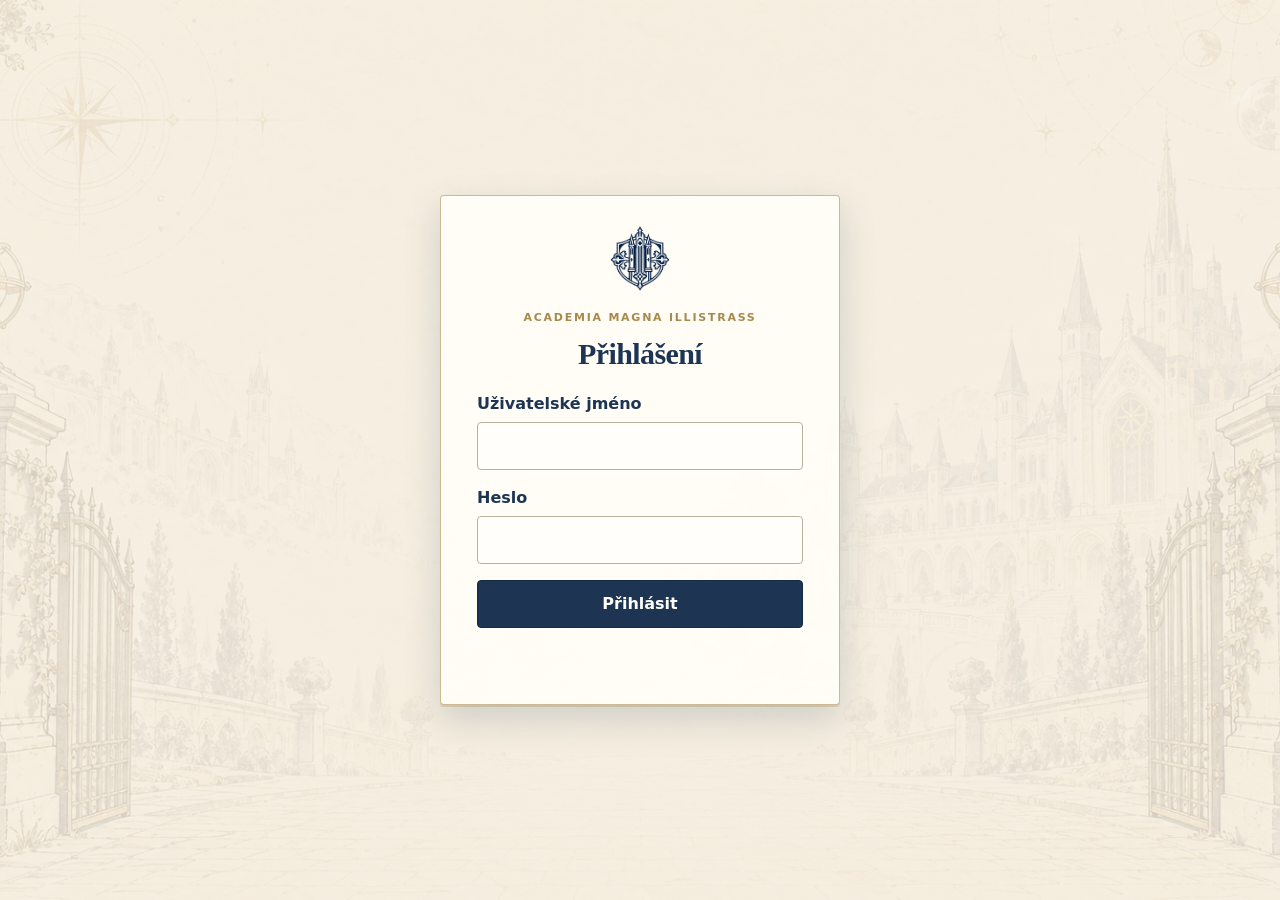
==== commit 3e49be1e: "feat: add structured character inventory" ====
--- a/public/character.html
+++ b/public/character.html
@@ -206,23 +206,43 @@
     <section id="inventory" class="card" aria-labelledby="inventory-title" hidden>
       <header class="card-header">
         <h2 id="inventory-title">Inventář</h2>
-        <button id="inventory-toggle" type="button" aria-pressed="false" aria-controls="edit-inventory">Upravit inventář</button>
       </header>
       <div class="card-content">
-        <div id="character-inventory"></div>
-        <textarea id="edit-inventory" rows="10" aria-label="Inventář" aria-describedby="inventory-hint inventory-count error-inventory" hidden></textarea>
-        <div class="inventory-meta">
-          <p id="inventory-hint" class="hint" hidden>Nejvýše 5 000 znaků. Změny se ukládají při opuštění pole.</p>
-          <details id="inventory-help" class="markdown-help" hidden><summary>Jak upravit text?</summary>
-            <p><code># Nadpis</code> až <code>### Nadpis</code>; <code>**tučně**</code>; <code>*kurzíva*</code>.</p>
-            <p><code>- položka</code>, <code>1. položka</code>, <code>- [ ] úkol</code> nebo <code>- [x] hotovo</code>.</p>
-          </details>
-          <p id="inventory-count" class="hint" hidden></p>
-        </div>
-        <div class="inventory-feedback">
-          <span id="error-inventory" class="field-error" role="status"></span>
-          <p id="inventory-status" role="status" aria-live="polite"></p>
-        </div>
+        <section class="inventory-items" aria-labelledby="inventory-items-title">
+          <div class="inventory-section-heading">
+            <h3 id="inventory-items-title">Předměty</h3>
+            <button id="inventory-item-add" type="button" aria-haspopup="dialog" aria-controls="inventory-item-dialog" hidden disabled>+ Přidat předmět</button>
+          </div>
+          <p id="inventory-items-status" role="status"></p>
+          <ul id="inventory-items-list" role="list" aria-labelledby="inventory-items-title" hidden></ul>
+          <dialog id="inventory-item-dialog" class="inventory-item-dialog" aria-labelledby="inventory-item-form-title" hidden>
+            <form id="inventory-item-form" novalidate>
+              <h3 id="inventory-item-form-title">Přidat předmět</h3>
+              <fieldset>
+                <label for="inventory-item-name">Název předmětu</label>
+                <input id="inventory-item-name" name="itemName" type="text" required autofocus>
+                <label for="inventory-item-type">Typ předmětu</label>
+                <select id="inventory-item-type" name="itemType" required></select>
+                <div class="inventory-item-numbers">
+                  <label for="inventory-item-quantity">Množství
+                    <input id="inventory-item-quantity" name="quantity" type="number" min="1" max="2147483647" step="1" value="1" required>
+                  </label>
+                  <label for="inventory-item-price">Cena (GP / kus)
+                    <input id="inventory-item-price" name="price" type="text" inputmode="decimal">
+                  </label>
+                </div>
+                <label class="inventory-item-checkbox"><input name="notForSale" type="checkbox"> Neprodejné</label>
+                <label for="inventory-item-note">Poznámka / popis</label>
+                <textarea id="inventory-item-note" name="note" rows="3"></textarea>
+              </fieldset>
+              <p id="inventory-item-error" class="field-error" role="alert"></p>
+              <div class="inventory-item-form-actions">
+                <button id="inventory-item-cancel" type="button">Zrušit</button>
+                <button id="inventory-item-save" type="submit">Přidat předmět</button>
+              </div>
+            </form>
+          </dialog>
+        </section>
       </div>
     </section>
       </div>
--- a/public/styles.css
+++ b/public/styles.css
@@ -610,41 +610,46 @@
 :where(.character-page) #inventory { margin-top: 24px; border: 2px double var(--gold); border-top: 4px solid #182b4b; background: linear-gradient(110deg, var(--surface), var(--paper)); box-shadow: 0 0 0 1px #a68a4d, inset 0 0 0 2px rgb(166 138 77 / 15%), 0 3px 10px rgb(29 53 83 / 9%); }
 :where(.character-page) #inventory-title { min-width: 0; margin: 0; overflow-wrap: anywhere; }
 :where(.character-page) #inventory .card-header { border-bottom-color: var(--gold); background: linear-gradient(100deg, var(--paper), var(--surface)); box-shadow: inset 0 2px var(--gold); }
-:where(.character-page) #inventory .card-header button { color: #fff3d2; background: var(--accent); border-color: var(--gold); }
-:where(.character-page) #inventory .card-header button:enabled:hover { background: #29496b; border-color: #765d2e; }
-:where(.character-page) #inventory .card-header button:enabled:active { background: #142b47; }
-:where(.character-page) #inventory .card-header button:focus-visible { outline-color: #e3c57d; }
 :where(.character-page) #inventory .card-content { padding-bottom: 16px; background: linear-gradient(110deg, var(--surface), var(--paper)); }
-:where(.character-page) #character-inventory { min-width: 0; padding: 18px 20px; border: 1px solid var(--gold); border-left: 3px solid var(--gold); border-radius: 3px; background: #fbf6e9; color: var(--text); font: 16px/1.65 var(--font-practical); white-space: pre-wrap; overflow-wrap: anywhere; }
-:where(.character-page) #character-inventory[data-empty="true"] { color: var(--muted); font-style: italic; }
-:where(.character-page) #inventory #character-inventory h2,
-:where(.character-page) #inventory #character-inventory h3,
-:where(.character-page) #inventory #character-inventory h4 { color: var(--accent); font-family: var(--font-academy-display); font-weight: 700; line-height: 1.3; }
-:where(.character-page) #inventory #character-inventory h2 { padding-bottom: 6px; border-bottom: 1px solid rgb(166 138 77 / 45%); }
-:where(.character-page) #inventory #character-inventory p { line-height: 1.65; }
-:where(.character-page) #inventory #character-inventory ul,
-:where(.character-page) #inventory #character-inventory ol { padding-left: 1.6em; }
-:where(.character-page) #inventory #character-inventory li { padding-left: 2px; overflow-wrap: anywhere; }
-:where(.character-page) #inventory #character-inventory .markdown-tasks { list-style: none; padding-left: 0; }
-:where(.character-page) #inventory #character-inventory .markdown-checkbox { color: #80662f; font-size: 1.05em; }
-:where(.character-page) #edit-inventory { box-sizing: border-box; width: 100%; min-width: 0; min-height: 240px; resize: vertical; padding: 14px 16px; font: 16px/1.6 var(--font-practical); color: var(--text); background: #fffdf7; border: 1px solid var(--gold); border-radius: 3px; }
-:where(.character-page) #edit-inventory[aria-invalid="true"] { border: 2px solid var(--error); background: #fff8f7; }
-:where(.character-page) #edit-inventory:focus-visible { outline: 2px solid var(--accent); outline-offset: 2px; }
-:where(.character-page) .inventory-meta { display: flex; flex-wrap: wrap; align-items: baseline; gap: 6px 16px; margin-top: 10px; padding: 8px 10px; border-top: 1px solid rgb(166 138 77 / 38%); border-bottom: 1px solid rgb(166 138 77 / 38%); color: var(--muted); }
-:where(.character-page) .inventory-meta:not(:has(> :not([hidden]))) { display: none; }
-:where(.character-page) #inventory-hint,
-:where(.character-page) #inventory-count { margin: 0; color: var(--muted); font-size: 13px; }
-:where(.character-page) #inventory-help { order: 0; margin: 0 auto 0 0; }
-:where(.character-page) #inventory-hint { order: 1; }
-:where(.character-page) #inventory-count { order: 2; margin-left: auto; font-variant-numeric: tabular-nums; }
-:where(.character-page) #inventory .markdown-help summary { color: var(--accent); font-weight: 600; }
-:where(.character-page) #inventory .markdown-help summary:focus-visible { outline: 2px solid var(--accent); outline-offset: 2px; }
-:where(.character-page) #inventory .markdown-help p { overflow-wrap: anywhere; }
-:where(.character-page) #inventory .markdown-help code { border: 1px solid rgb(166 138 77 / 25%); border-radius: 2px; background: #f2ead7; }
-:where(.character-page) .inventory-feedback { display: flex; flex-wrap: wrap; align-items: baseline; justify-content: space-between; gap: 4px 16px; margin-top: 6px; }
-:where(.character-page) .inventory-feedback:not(:has(#inventory-status:not(:empty), #error-inventory:not(:empty))) { display: none; }
-:where(.character-page) #inventory-status { margin: 0; color: var(--muted); font-size: 13px; }
-:where(.character-page) #inventory-status[data-error="true"] { color: var(--error); }
+:where(.character-page) .inventory-items { overflow-wrap: anywhere; }
+:where(.character-page) .inventory-section-heading {
+  display: flex; align-items: baseline; justify-content: space-between; flex-wrap: wrap; gap: 8px; margin-bottom: 8px;
+}
+:where(.character-page) #inventory-item-add { min-height: 44px; }
+:where(.character-page) #inventory-items-title {
+  margin: 0; color: var(--accent); font-size: 17px;
+}
+:where(.character-page) #inventory-items-status { margin: 8px 0 0; color: var(--muted); }
+:where(.character-page) #inventory-items-status:empty { margin: 0; }
+:where(.character-page) #inventory-items-status[data-error="true"] { color: var(--error); }
+:where(.character-page) #inventory-items-list {
+  list-style: none; margin: 8px 0 0; padding: 0; border: 1px solid var(--gold); border-radius: 3px; background: #fbf6e9;
+}
+:where(.character-page) #inventory-items-list > li { padding: 9px 12px; }
+:where(.character-page) #inventory-items-list > li + li { border-top: 1px solid rgb(166 138 77 / 38%); }
+:where(.character-page) #inventory-items-list h4 { margin: 0; color: var(--accent); font-size: 16px; }
+:where(.character-page) .inventory-item-heading { display: flex; align-items: center; justify-content: space-between; gap: 8px; }
+:where(.character-page) .inventory-item-heading h4 { min-width: 0; }
+:where(.character-page) .inventory-item-actions { display: flex; flex: none; }
+:where(.character-page) .inventory-item-actions button { display: grid; place-items: center; flex: 0 0 44px; min-width: 44px; min-height: 44px; padding: 0; color: var(--accent); background: transparent; border: 0; border-radius: 4px; }
+:where(.character-page) .inventory-item-actions svg { width: 17px; height: 17px; }
+:where(.character-page) .inventory-item-actions button:hover { background: #f2e7cf; }
+:where(.character-page) .inventory-item-actions button:focus-visible { outline: 2px solid var(--accent); }
+:where(.character-page) .inventory-item-actions .inventory-item-delete { color: var(--error); }
+:where(.character-page) .inventory-item-actions .inventory-item-delete:hover { background: #fff0ed; }
+:where(.character-page) :is(#inventory-item-add, .inventory-item-actions button)[aria-disabled="true"] { opacity: .55; cursor: wait; }
+:where(.character-page) .inventory-item-meta { display: flex; flex-wrap: wrap; gap: 2px 14px; margin: 3px 0 0; color: var(--muted); font-size: 13px; }
+:where(.character-page) .inventory-item-meta > span { min-width: 0; }
+:where(.character-page) .inventory-item-note { margin: 4px 0 0; white-space: pre-wrap; }
+:where(.character-page) .inventory-item-dialog fieldset { display: grid; gap: 6px; min-width: 0; margin: 0; padding: 0; border: 0; }
+:where(.character-page) .inventory-item-numbers { display: grid; grid-template-columns: repeat(2, minmax(0, 1fr)); gap: 10px; }
+:where(.character-page) .inventory-item-numbers label { display: grid; gap: 6px; }
+:where(.character-page) .inventory-item-checkbox { display: flex; align-items: center; gap: 8px; min-height: 44px; }
+:where(.character-page) .inventory-item-checkbox input { width: 20px; height: 20px; margin: 0; }
+:where(.character-page) .inventory-item-form-actions { display: flex; flex-wrap: wrap; justify-content: flex-end; gap: 8px; margin-top: 10px; }
+:where(.character-page) #inventory-item-error { display: block; margin: 0; }
+:where(.character-page) #inventory-item-error:not(:empty) { margin-top: 8px; }
+:where(.character-page) #inventory-item-dialog [aria-invalid="true"] { border-color: var(--error); }
 :where(.character-page) .field-error { display: block; margin-top: 4px; font-size: 13px; line-height: 1.4; font-weight: 400; color: var(--error); }
 :where(.character-page) .field-error:empty, :where(.character-page) #load-status:empty { display: none; }
 :where(.character-page) #save-status { min-height: 20px; font-size: 13px; line-height: 20px; color: var(--muted); }
@@ -941,7 +946,7 @@
 :where(.character-page) #notes-status { margin: 0; color: var(--muted); font-size: 13px; }
 :where(.character-page) #notes-status[data-error="true"] { color: var(--error); }
 
-:where(.character-page) :is(#inventory-count, #notes-count)[data-error="true"] { color: var(--error); font-weight: 600; }
+:where(.character-page) #notes-count[data-error="true"] { color: var(--error); font-weight: 600; }
 :where(.character-page) #features { margin-top: 24px; border: 1px solid var(--gold); border-radius: 4px; background: linear-gradient(135deg, #fbf6e9, #f5ebd6); }
 :where(.character-page) #features > summary { cursor: pointer; padding: 14px 18px; color: var(--accent); font-family: var(--font-academy-display); font-size: 18px; font-weight: 700; }
 :where(.character-page) #features > summary:focus-visible { outline: 2px solid var(--accent); outline-offset: 3px; }
@@ -967,7 +972,7 @@
 :where(.character-page) .spell-header-actions { display: flex; gap: 6px; align-items: center; }
 :where(.character-page) .spell-header-actions button { display: grid; place-items: center; box-sizing: border-box; width: 44px; min-width: 44px; height: 44px; min-height: 44px; padding: 0; }
 :where(.character-page) .spell-header-actions svg { display: block; width: 20px; height: 20px; }
-:where(.character-page) .spell-slot-adjustments button { min-height: 44px; padding: 7px 10px; font: inherit; color: var(--accent); background: #f2e7cf; border: 1px solid var(--gold); border-radius: 3px; }
+:where(.character-page) :is(.spell-slot-adjustments, .inventory-item-dialog) button { min-height: 44px; padding: 7px 10px; font: inherit; color: var(--accent); background: #f2e7cf; border: 1px solid var(--gold); border-radius: 3px; }
 :where(.character-page) .spell-slots button:enabled:hover { background: #e9d8b5; }
 :where(.character-page, #spells-panel) .spell-level-group { margin-top: 8px; }
 :where(.character-page, #spells-panel) .spell-level-heading { display: flex; flex-wrap: wrap; align-items: center; gap: 6px 12px; padding: 8px 0; border-bottom: 1px solid var(--gold); }
@@ -981,9 +986,9 @@
 :where(.character-page, #spells-panel) .spell-slot-diamonds button:enabled:hover { background: #f2e7cf; }
 :where(.character-page, #spells-panel) .spell-slot-diamonds button:focus-visible { outline: 2px solid var(--accent); outline-offset: 2px; }
 :where(.character-page) .spell-level-group .spell-entry { margin-top: 8px; }
-:where(.character-page) .spell-slot-adjustments { box-sizing: border-box; width: min(30rem, calc(100% - 24px)); max-height: calc(100% - 24px); overflow: auto; padding: 16px; color: var(--text); background: #fbf6e9; border: 1px solid var(--gold); border-radius: 6px; }
-:where(.character-page) .spell-slot-adjustments::backdrop { background: rgb(29 53 83 / 55%); }
-:where(.character-page) .spell-slot-adjustments h3 { margin: 0 0 8px; color: var(--accent); font-family: var(--font-academy-display); }
+:where(.character-page) :is(.spell-slot-adjustments, .inventory-item-dialog) { box-sizing: border-box; width: min(30rem, calc(100% - 24px)); max-height: calc(100% - 24px); overflow: auto; padding: 16px; color: var(--text); background: #fbf6e9; border: 1px solid var(--gold); border-radius: 6px; }
+:where(.character-page) :is(.spell-slot-adjustments, .inventory-item-dialog)::backdrop { background: rgb(29 53 83 / 55%); }
+:where(.character-page) :is(.spell-slot-adjustments, .inventory-item-dialog) h3 { margin: 0 0 8px; color: var(--accent); font-family: var(--font-academy-display); }
 :where(.character-page) .spell-slots button:focus-visible { outline: 2px solid var(--accent); outline-offset: 2px; }
 :where(.character-page) .spell-slot-settings-row { display: grid; grid-template-columns: 1fr auto minmax(3ch, auto) auto; align-items: center; gap: 8px; padding: 2px 0; border-bottom: 1px solid rgb(166 138 77 / 30%); }
 :where(.character-page) .spell-slot-settings-row output { text-align: center; font-variant-numeric: tabular-nums; }
@@ -1007,8 +1012,8 @@
 :where(.character-page) .spell-actions .spell-icon-delete { color: var(--error); }
 :where(.character-page) .spell-actions .spell-icon-delete:hover { background: #fff0ed; }
 :where(.character-page) .spells-form { display: grid; gap: 6px; }
-:where(.character-page) .spells-form :is(input, select, textarea) { box-sizing: border-box; width: 100%; min-width: 0; padding: 8px; font: inherit; color: var(--text); background: #fffdf7; border: 1px solid var(--gold); border-radius: 3px; }
-:where(.character-page) .spells-form textarea { resize: vertical; }
+:where(.character-page) :is(.spells-form :is(input, select, textarea), .inventory-item-dialog :is(input:not([type="checkbox"]), select, textarea)) { box-sizing: border-box; width: 100%; min-width: 0; padding: 8px; font: inherit; color: var(--text); background: #fffdf7; border: 1px solid var(--gold); border-radius: 3px; }
+:where(.character-page) :is(.spells-form, .inventory-item-dialog) textarea { resize: vertical; }
 :where(.character-page) #spell-add-open { display: inline-flex; width: auto; min-width: 0; height: 44px; padding: 0 10px; white-space: nowrap; }
 :where(.character-page) .spell-form-dialog { position: relative; }
 :where(.character-page) .spell-form-dialog .spell-form-close { position: absolute; top: 8px; right: 8px; display: grid; place-items: center; width: 40px; min-width: 40px; min-height: 40px; padding: 0; font-size: 24px; }
@@ -1018,7 +1023,7 @@
 :where(.character-page) #features-status { margin: 0 0 0 auto; color: var(--muted); font-size: 13px; }
 :where(.character-page) #features-status[data-error="true"] { color: var(--error); }
 :where(.character-page) #story-background-count[data-error="true"] { color: var(--error); font-weight: 600; }
-:where(.character-page) :is(#inventory-hint, #notes-hint, #inventory-count, #notes-count)[hidden] { display: none; }
+:where(.character-page) :is(#notes-hint, #notes-count)[hidden] { display: none; }
 :where(.character-page) #story-background [hidden] { display: none; }
 :where(.character-page) #story-background { position: relative; margin-top: 24px; padding: 0; border: 1px solid var(--gold); border-top-width: 2px; border-radius: 4px; background: linear-gradient(135deg, #fbf6e9, #f5ebd6); box-shadow: inset 0 0 0 2px rgb(166 138 77 / 10%); }
 :where(.character-page) #story-background summary { cursor: pointer; padding: 14px 18px; color: var(--accent); font-size: 18px; font-weight: 700; line-height: 1.35; }
@@ -1062,10 +1067,6 @@
   :where(.character-page) .card-tabs button { padding-inline: 3px; font-size: 13px; white-space: normal; overflow-wrap: anywhere; }
   :where(.character-page) dl.character-resources::before,
   :where(.character-page) #story-background::before { width: 56px; height: 19px; }
-  :where(.character-page) #character-inventory { padding: 14px 12px; }
-  :where(.character-page) .inventory-meta { align-items: flex-start; flex-direction: column; gap: 8px; }
-  :where(.character-page) #inventory-help { margin: 0; }
-  :where(.character-page) #inventory-count { margin-left: 0; }
   :where(.character-page) #character-notes { padding: 14px 12px 14px 34px; background-image: linear-gradient(90deg, transparent 22px, rgb(166 138 77 / 24%) 22px 23px, transparent 23px); }
   :where(.character-page) #edit-notes { padding: 14px 12px 14px 34px; background-image: linear-gradient(90deg, transparent 22px, rgb(166 138 77 / 24%) 22px 23px, transparent 23px); }
   :where(.character-page) .notes-meta { align-items: flex-start; flex-direction: column; gap: 8px; }
